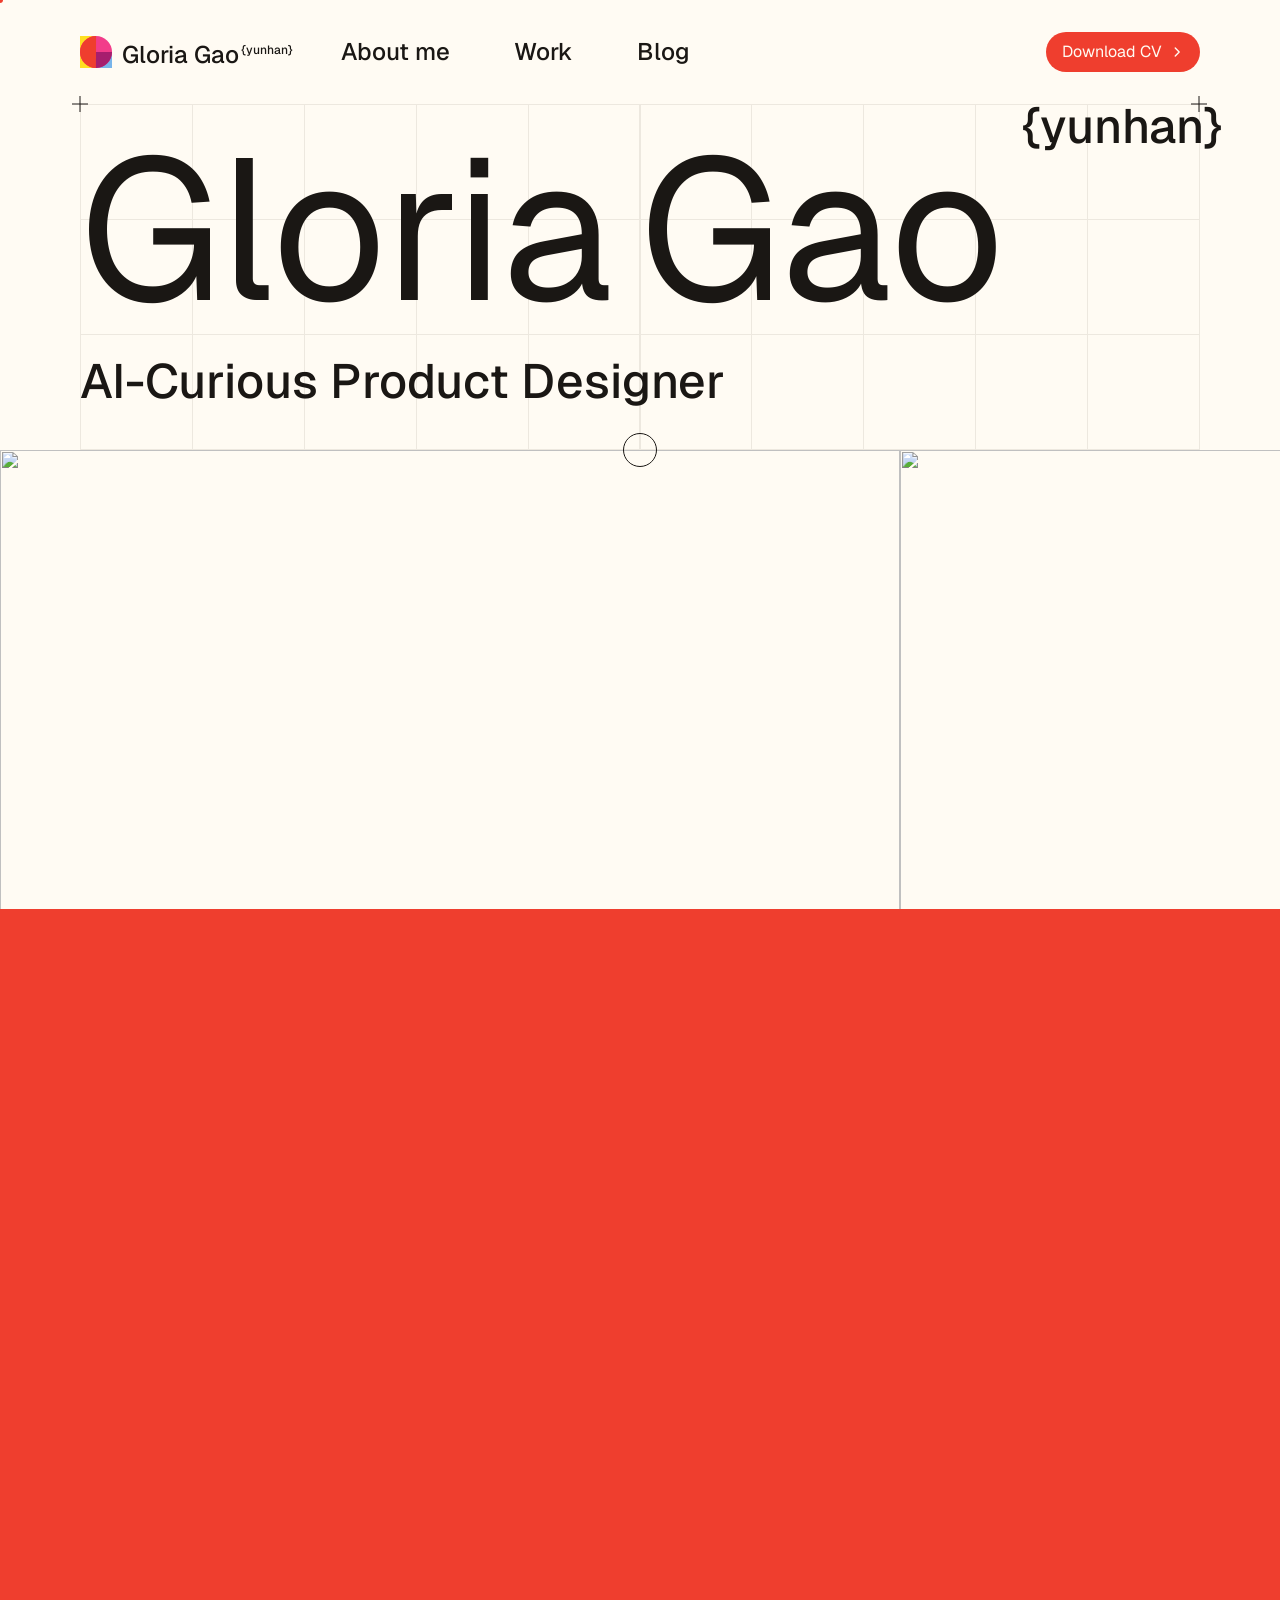
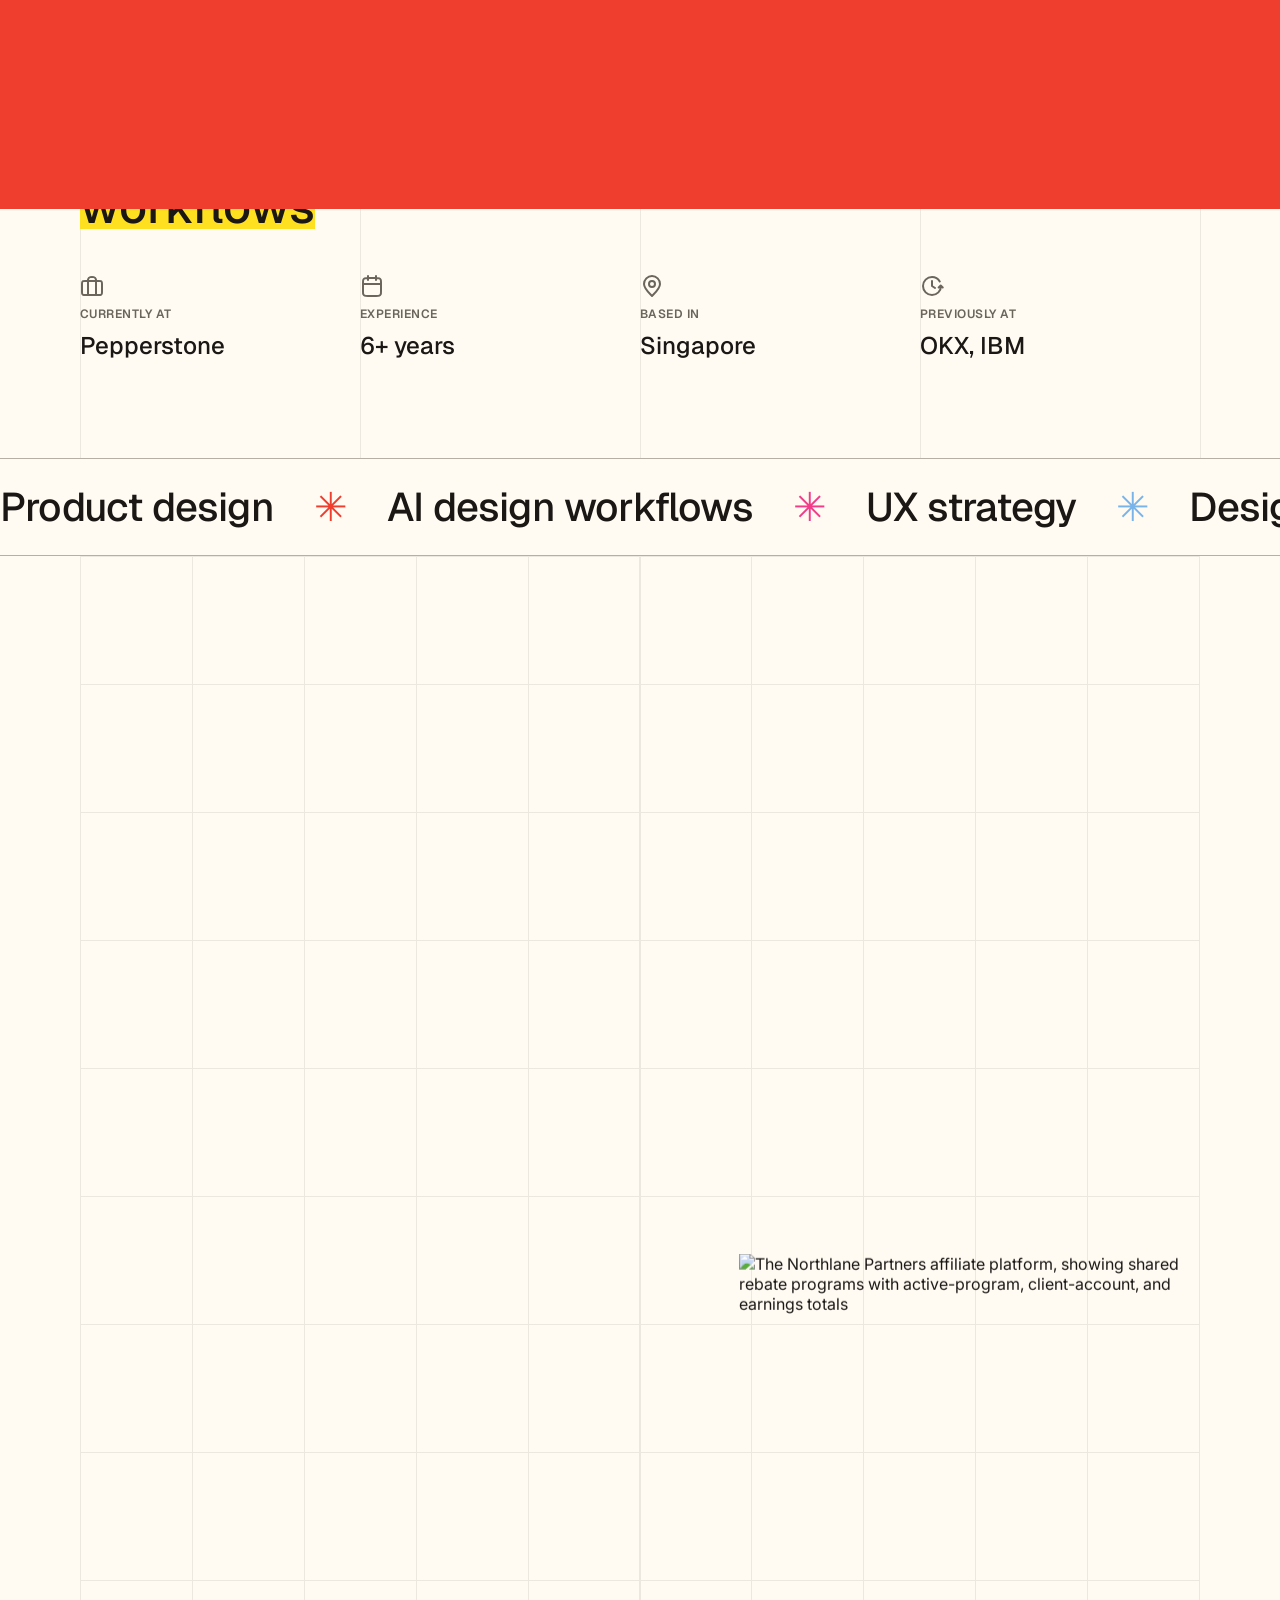
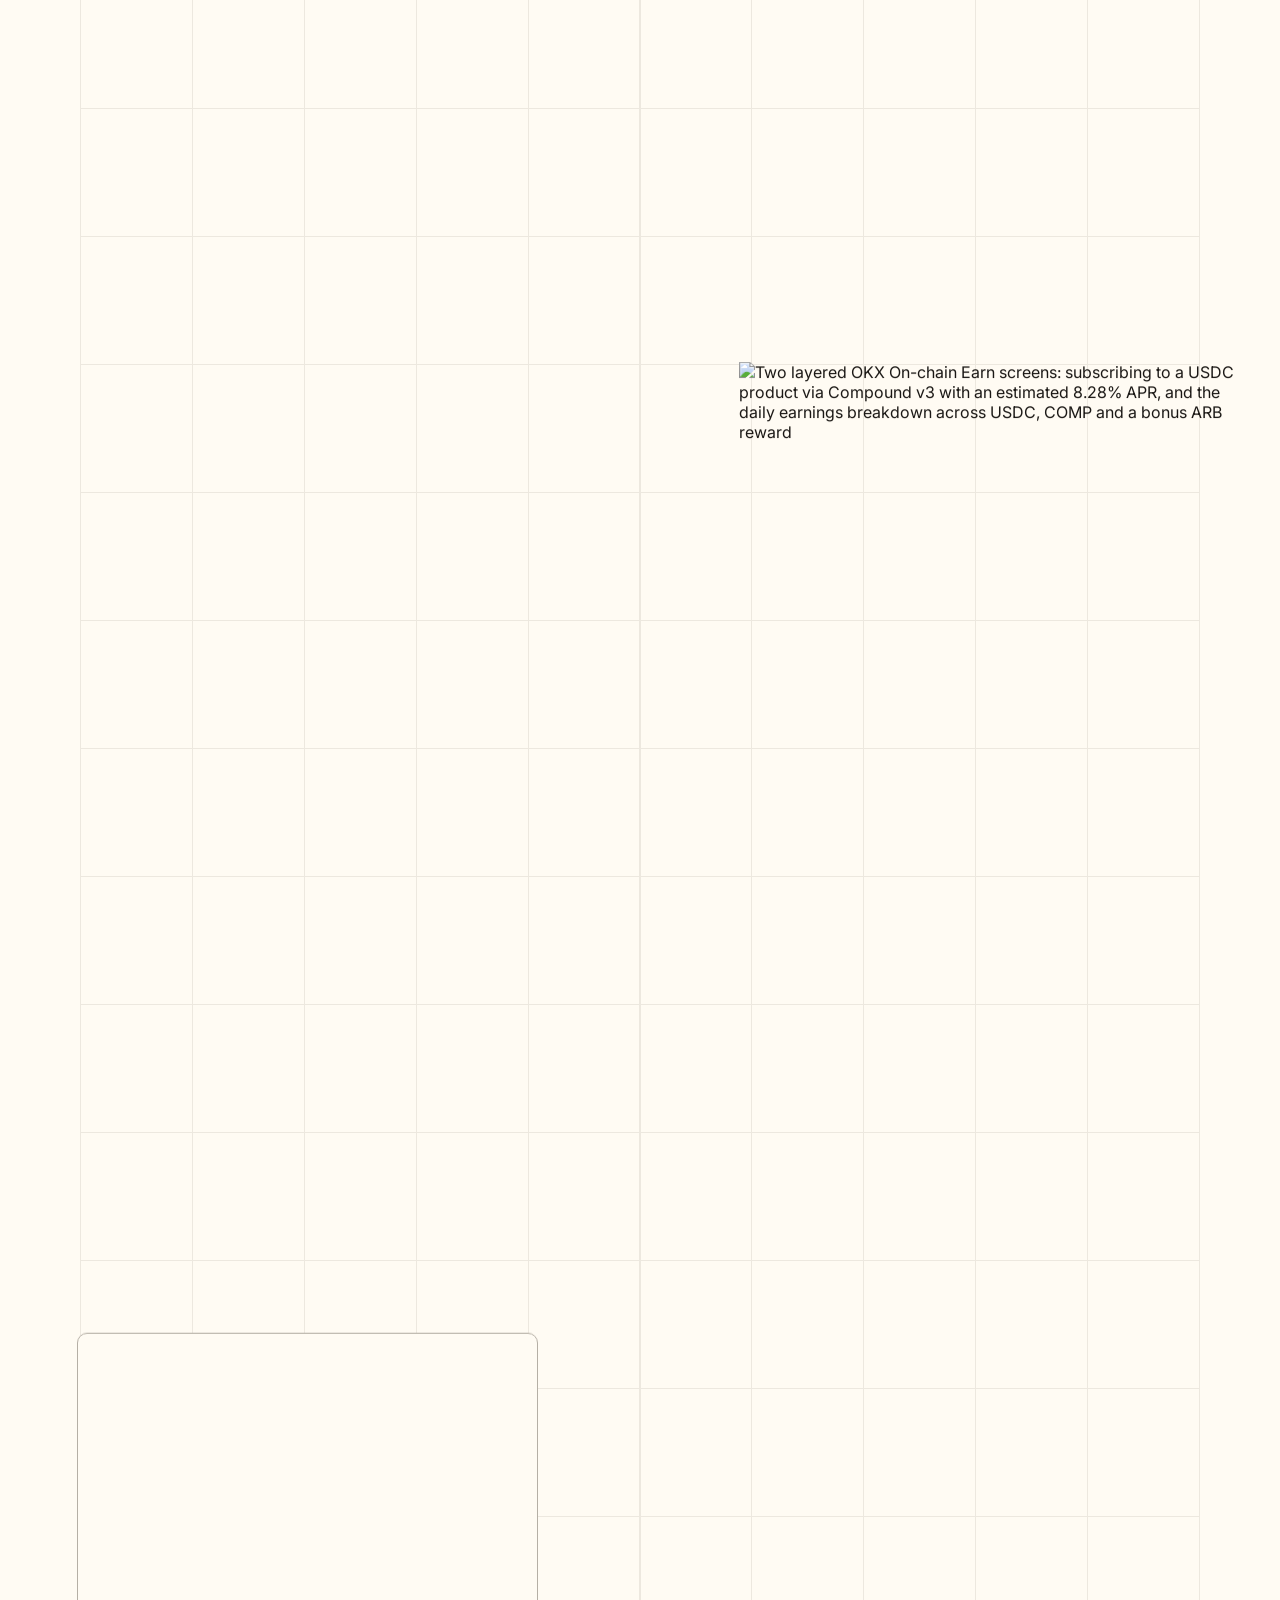
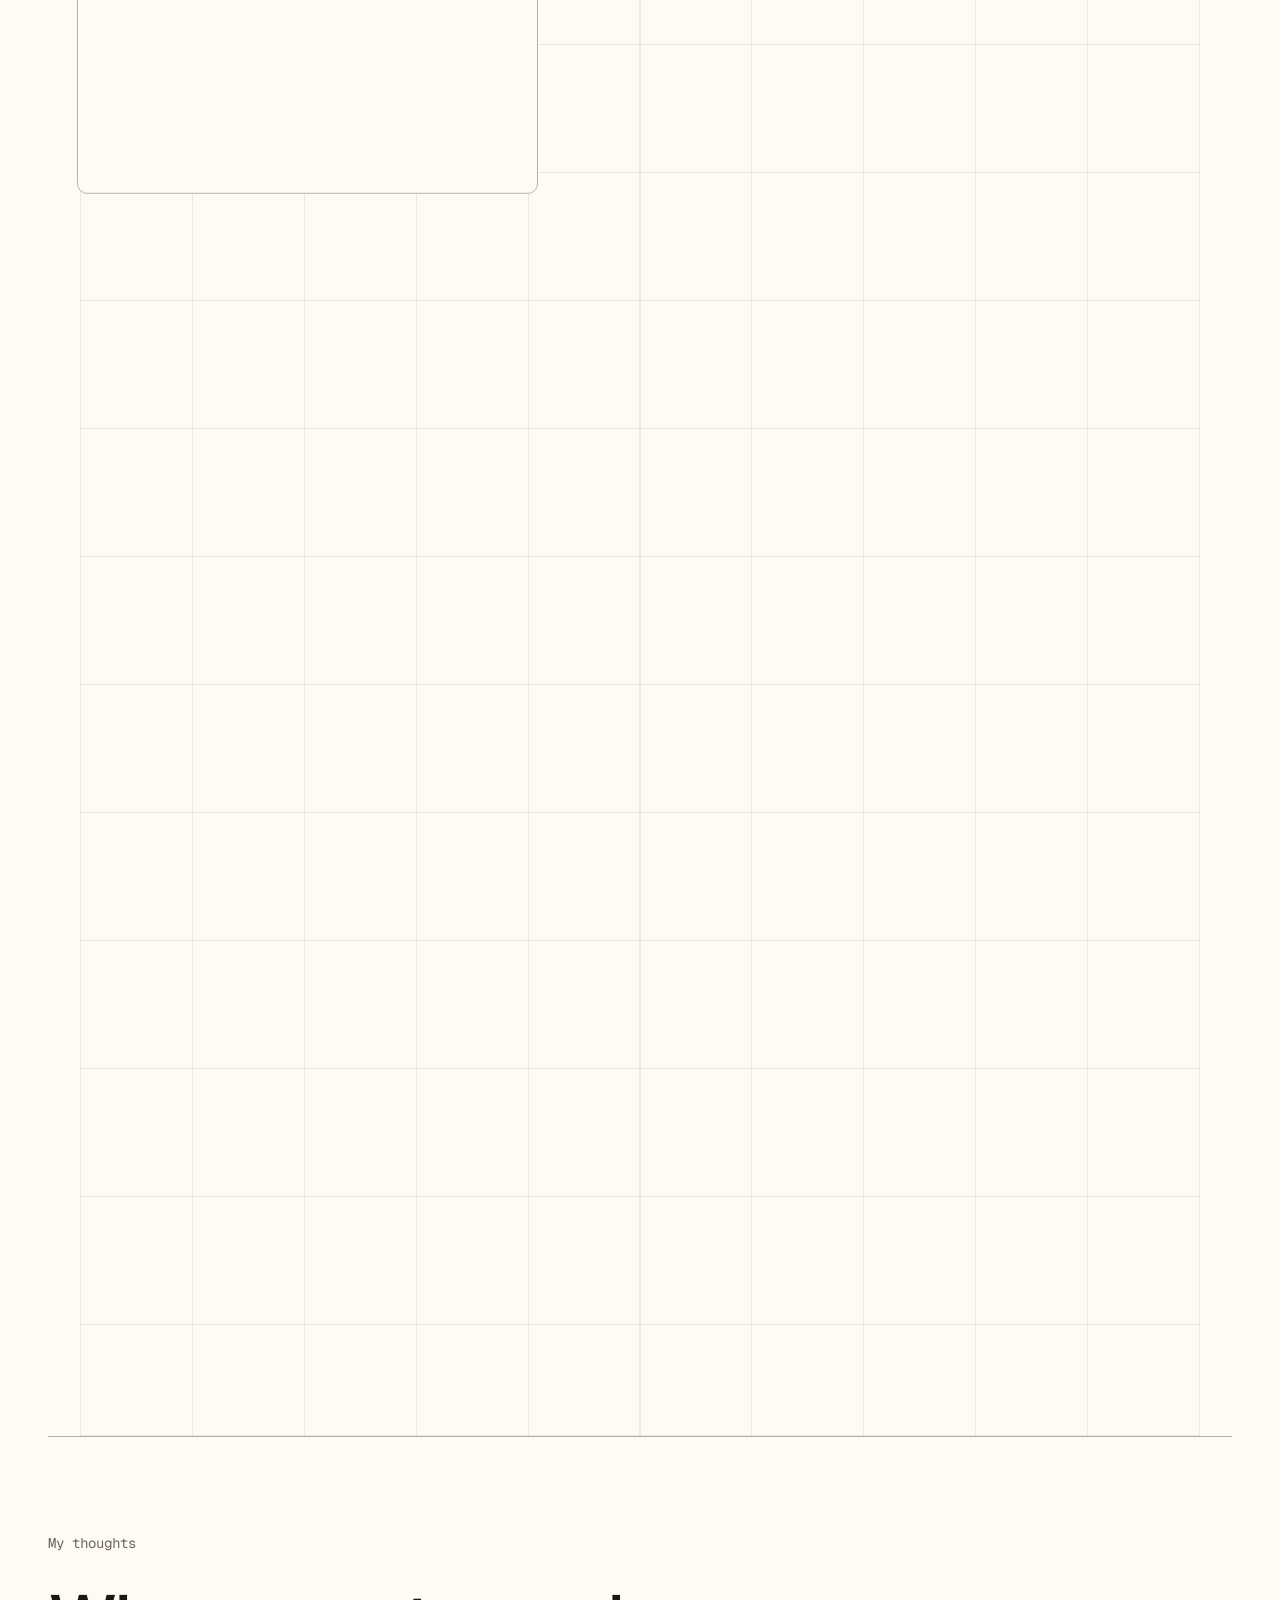
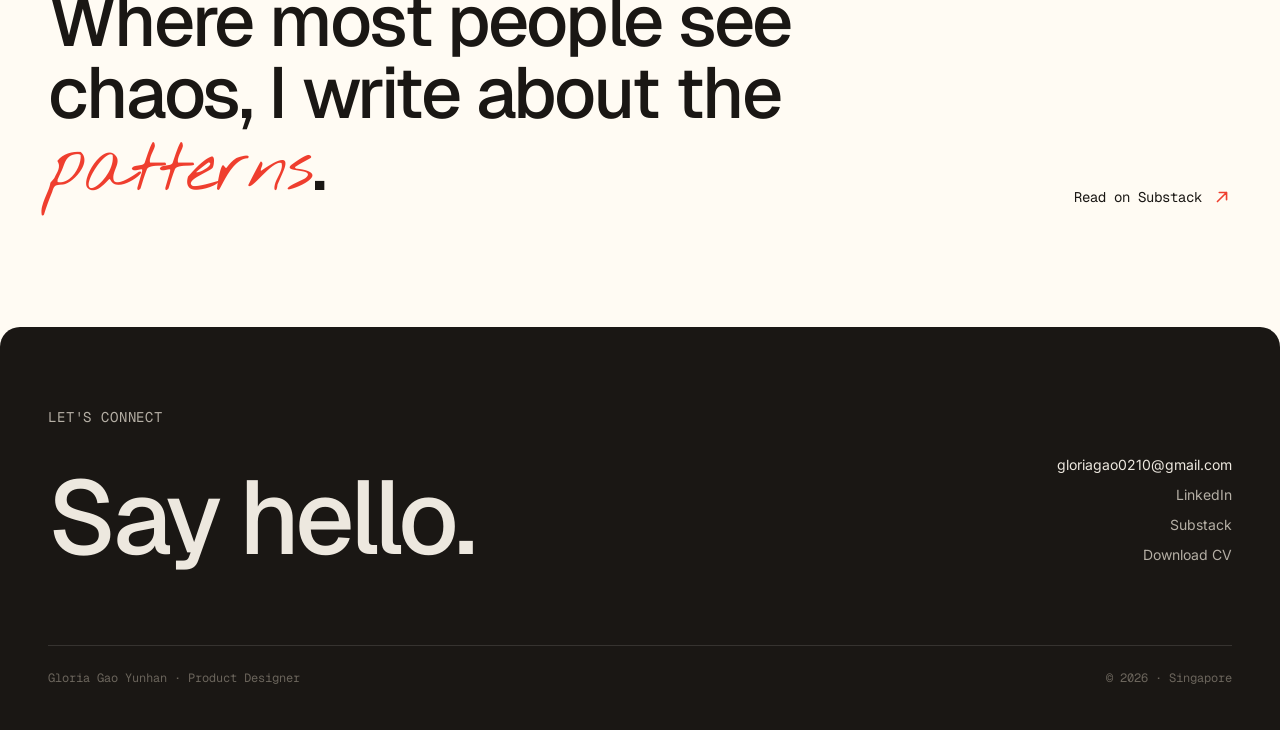
==== index.html @ 14c7e895 "Remove pros/cons lists and decision placeholder from iterations Each iteration is now a title and de" ====
<!DOCTYPE html>
<html lang="en">
<head>
<meta charset="UTF-8">
<meta name="viewport" content="width=device-width, initial-scale=1.0">
<title>Gloria Gao — AI-Curious Product Designer</title>
<meta name="description" content="Gloria Gao is a product designer with 6+ years of experience turning complex fintech systems into scalable and pleasurable experiences.">
<link rel="icon" href="assets/logo.svg" type="image/svg+xml">

<!-- Fonts: Geist for headings, Inter for body, Nothing You Could Do for the editorial accent, Geist Mono for labels -->
<link rel="preconnect" href="https://fonts.googleapis.com">
<link rel="preconnect" href="https://fonts.gstatic.com" crossorigin>
<link href="https://fonts.googleapis.com/css2?family=Geist:wght@400;500;600;700&family=Geist+Mono:wght@400;500;600&family=Inter:wght@400;500;600;700&family=Nothing+You+Could+Do&display=swap" rel="stylesheet">

<!-- ?v= is a cache-buster: bump the number whenever styles.css changes so browsers
     fetch the new file instead of reusing the copy they already have. -->
<link rel="stylesheet" href="css/styles.css?v=63">
</head>
<body>

<!-- Preloader: shown for a moment while the page "counts up" to 100% —
     but only on the first page of a visit. The inline script right below
     must run before anything paints, so it can mark <html> before the
     browser ever draws the black overlay on a repeat page; the render-
     blocking stylesheet above guarantees no paint happens before both this
     and it have run. See js/script.js section 1 for the JS-side half. -->
<div class="preloader" data-preloader>
  <div class="preloader-top">
    <span class="preloader-label">Gloria Gao — Portfolio 2026</span>
    <span class="preloader-count"><span data-count>0</span>%</span>
  </div>
  <div class="preloader-bar"><div class="preloader-bar-fill" data-bar></div></div>
</div>
<script>
  if (sessionStorage.getItem('gg-preloader-seen')) {
    document.documentElement.classList.add('skip-preloader');
  } else {
    sessionStorage.setItem('gg-preloader-seen', '1');
  }
</script>

<!-- Page-transition curtain, swipes up when you click an internal link.
     Starts pre-covered (no animation, just present) when arriving via one
     of those links, so there's something to tuck away from — see
     js/script.js section 8 for the reveal that plays once this state has
     actually painted, and the "why inline / why here" reasoning (same
     no-flash requirement as the preloader-skip check above: must run
     before first paint, which the render-blocking stylesheet guarantees
     for anything this early in <body>). -->
<div class="curtain" data-curtain></div>
<script>
  if (sessionStorage.getItem('gg-curtain-incoming')) {
    sessionStorage.removeItem('gg-curtain-incoming');
    document.querySelector('[data-curtain]').classList.add('is-active');
  }
</script>

<!-- Custom cursor (desktop only) -->
<div class="cursor-ring" data-cursor-ring></div>
<div class="cursor-dot" data-cursor-dot></div>

<div class="page">

  <!-- ==================== NAVIGATION + HEADER ====================
       Wrapped together with min-height:50vh so this block always fills
       the top half of the first screenful — see .rotating-banner below
       for why that matters. -->
  <div class="hero-wrap">
    <nav class="navbar">
      <div class="nav-left">
        <a href="index.html" data-transition class="nav-logo" aria-label="Gloria Gao — home">
          <svg width="32" height="32" viewBox="0 0 168 168" fill="none" xmlns="http://www.w3.org/2000/svg" aria-hidden="true">
            <rect width="84" height="168" fill="#FFE020"/>
            <rect x="84" y="84" width="84" height="84" fill="#78B4EA"/>
            <circle cx="84" cy="84" r="84" fill="#F23C8A"/>
            <path d="M 83.626 167.999 C 37.234 167.793 -0.206 130.017 0.001 83.626 C 0.207 37.234 37.983 -0.206 84.374 0.001 L 83.626 167.999 Z" fill="#EF3E2E"/>
            <path transform="translate(83.626 84.002)" d="M 84.373 0.374 C 84.167 46.766 46.391 84.206 0 83.999 L 0.374 0 L 84.373 0.374 Z" fill="#A61E6E"/>
          </svg>
          <span class="nav-logo-word">Gloria Gao<sup>{yunhan}</sup></span>
        </a>
        <div class="nav-links">
          <a href="about.html" data-transition>About me</a>
          <a href="#work">Work</a>
          <a href="https://aicuriousdesigner.substack.com/" target="_blank" rel="noopener">Blog</a>
        </div>
      </div>
      <a href="assets/Gloria-Gao-CV.pdf" class="btn btn-primary btn-sm nav-cta">
        Download CV
        <svg width="14" height="14" viewBox="0 0 16 16" fill="none" aria-hidden="true"><path d="M6 3.5 L10.5 8 L6 12.5" stroke="currentColor" stroke-width="1.6" stroke-linecap="round" stroke-linejoin="round"/></svg>
      </a>
    </nav>

    <header class="hero">
      <div class="hero-grid-bg" aria-hidden="true">
        <svg class="hero-grid-marker hero-grid-marker-left" width="16" height="16" viewBox="0 0 16 16" fill="none" aria-hidden="true"><path d="M0 8H16M8 0V16" stroke="currentColor"/></svg>
        <svg class="hero-grid-marker hero-grid-marker-right" width="16" height="16" viewBox="0 0 16 16" fill="none" aria-hidden="true"><path d="M0 8H16M8 0V16" stroke="currentColor"/></svg>
      </div>
      <div class="hero-title-row">
        <span class="hero-flourish" data-hero>{yunhan}</span>
        <h1 class="hero-title">
          <span class="hero-word-mask"><span class="hero-word" data-hero>Gloria</span></span>
          <span class="hero-word-mask"><span class="hero-word" data-hero style="animation-delay:.12s">Gao</span></span>
        </h1>
      </div>
      <div class="hero-subtitle-mask"><p class="hero-subtitle" data-hero style="animation-delay:.4s">AI-Curious Product Designer</p></div>
    </header>
  </div>

  <!-- ==================== ROTATING BANNER ====================
       Sized to exactly 100vh and positioned so the very first screenful of
       the page (the hero-wrap above, at 50vh) ends right at this banner's
       vertical midpoint — scrolling one more screenful takes you through
       its second half and into About me. It drifts left as you scroll
       (see script.js) using a doubled-up strip so the loop never runs out.
       Every panel repeats the same brand-mark tile
       (assets/homepage/header-pattern.svg) rather than cycling different
       colours/shapes — 12 copies (6 + 6 duplicate) keeps the same safety
       margin against ultra-wide viewports the varied version had;
       script.js's loop math only cares about panel count, not what's
       inside each one. -->
  <section class="rotating-banner" aria-hidden="true">
    <div class="rotating-banner-track" data-banner-track>
      <div class="rotating-banner-panel">
        <img src="assets/homepage/header-pattern.svg" alt="" loading="eager" decoding="async">
      </div>
      <div class="rotating-banner-panel">
        <img src="assets/homepage/header-pattern.svg" alt="" loading="eager" decoding="async">
      </div>
      <div class="rotating-banner-panel">
        <img src="assets/homepage/header-pattern.svg" alt="" loading="eager" decoding="async">
      </div>
      <div class="rotating-banner-panel">
        <img src="assets/homepage/header-pattern.svg" alt="" loading="eager" decoding="async">
      </div>
      <div class="rotating-banner-panel">
        <img src="assets/homepage/header-pattern.svg" alt="" loading="eager" decoding="async">
      </div>
      <div class="rotating-banner-panel">
        <img src="assets/homepage/header-pattern.svg" alt="" loading="eager" decoding="async">
      </div>
      <!-- repeated once more for a seamless loop -->
      <div class="rotating-banner-panel" aria-hidden="true">
        <img src="assets/homepage/header-pattern.svg" alt="" loading="eager" decoding="async">
      </div>
      <div class="rotating-banner-panel" aria-hidden="true">
        <img src="assets/homepage/header-pattern.svg" alt="" loading="eager" decoding="async">
      </div>
      <div class="rotating-banner-panel" aria-hidden="true">
        <img src="assets/homepage/header-pattern.svg" alt="" loading="eager" decoding="async">
      </div>
      <div class="rotating-banner-panel" aria-hidden="true">
        <img src="assets/homepage/header-pattern.svg" alt="" loading="eager" decoding="async">
      </div>
      <div class="rotating-banner-panel" aria-hidden="true">
        <img src="assets/homepage/header-pattern.svg" alt="" loading="eager" decoding="async">
      </div>
      <div class="rotating-banner-panel" aria-hidden="true">
        <img src="assets/homepage/header-pattern.svg" alt="" loading="eager" decoding="async">
      </div>
    </div>
  </section>

  <!-- ==================== ABOUT ME ====================
       The 5 grid lines and the 4 stat blocks are on their own scroll-triggered
       reveal (see script.js) — lines grow downward, text slides up — separate
       from the generic [data-reveal] fade used for the eyebrow/heading. -->
  <section class="about-me">
    <div class="about-grid-bg" aria-hidden="true">
      <span class="about-grid-line"></span>
      <span class="about-grid-line"></span>
      <span class="about-grid-line"></span>
      <span class="about-grid-line"></span>
      <span class="about-grid-line"></span>
    </div>
    <div class="about-eyebrow" data-reveal>About me</div>
    <h2 class="about-heading" data-reveal style="animation-delay:.06s">Senior Product Designer bridging the gap between complex systems and intuitive user experiences, <span class="about-highlight">powered by AI design workflows</span></h2>
    <div class="about-stats" data-stats-reveal>
      <div class="about-stat">
        <svg width="24" height="24" viewBox="0 0 24 24" fill="none" stroke="currentColor" stroke-width="2" stroke-linecap="round" stroke-linejoin="round" aria-hidden="true"><path d="M8 21V7C8 6.07003 8 5.60504 8.10222 5.22354C8.37962 4.18827 9.18827 3.37962 10.2235 3.10222C10.605 3 11.07 3 12 3C12.93 3 13.395 3 13.7765 3.10222C14.8117 3.37962 15.6204 4.18827 15.8978 5.22354C16 5.60504 16 6.07003 16 7V21M5.2 21H18.8C19.9201 21 20.4802 21 20.908 20.782C21.2843 20.5903 21.5903 20.2843 21.782 19.908C22 19.4802 22 18.9201 22 17.8V10.2C22 9.07989 22 8.51984 21.782 8.09202C21.5903 7.71569 21.2843 7.40973 20.908 7.21799C20.4802 7 19.9201 7 18.8 7H5.2C4.07989 7 3.51984 7 3.09202 7.21799C2.71569 7.40973 2.40973 7.71569 2.21799 8.09202C2 8.51984 2 9.07989 2 10.2V17.8C2 18.9201 2 19.4802 2.21799 19.908C2.40973 20.2843 2.71569 20.5903 3.09202 20.782C3.51984 21 4.0799 21 5.2 21Z"/></svg>
        <span class="about-stat-label">Currently at</span>
        <span class="about-stat-value">Pepperstone</span>
      </div>
      <div class="about-stat">
        <svg width="24" height="24" viewBox="0 0 24 24" fill="none" stroke="currentColor" stroke-width="2" stroke-linecap="round" stroke-linejoin="round" aria-hidden="true"><path d="M21 10H3M16 2V6M8 2V6M7.8 22H16.2C17.8802 22 18.7202 22 19.362 21.673C19.9265 21.3854 20.3854 20.9265 20.673 20.362C21 19.7202 21 18.8802 21 17.2V8.8C21 7.11984 21 6.27976 20.673 5.63803C20.3854 5.07354 19.9265 4.6146 19.362 4.32698C18.7202 4 17.8802 4 16.2 4H7.8C6.11984 4 5.27976 4 4.63803 4.32698C4.07354 4.6146 3.6146 5.07354 3.32698 5.63803C3 6.27976 3 7.11984 3 8.8V17.2C3 18.8802 3 19.7202 3.32698 20.362C3.6146 20.9265 4.07354 21.3854 4.63803 21.673C5.27976 22 6.11984 22 7.8 22Z"/></svg>
        <span class="about-stat-label">Experience</span>
        <span class="about-stat-value">6+ years</span>
      </div>
      <div class="about-stat">
        <svg width="24" height="24" viewBox="0 0 24 24" fill="none" stroke="currentColor" stroke-width="2" stroke-linecap="round" stroke-linejoin="round" aria-hidden="true"><path d="M12 13C13.6569 13 15 11.6569 15 10C15 8.34315 13.6569 7 12 7C10.3431 7 9 8.34315 9 10C9 11.6569 10.3431 13 12 13Z"/><path d="M12 22C16 18 20 14.4183 20 10C20 5.58172 16.4183 2 12 2C7.58172 2 4 5.58172 4 10C4 14.4183 8 18 12 22Z"/></svg>
        <span class="about-stat-label">Based in</span>
        <span class="about-stat-value">Singapore</span>
      </div>
      <div class="about-stat">
        <svg width="24" height="24" viewBox="0 0 24 24" fill="none" stroke="currentColor" stroke-width="2" stroke-linecap="round" stroke-linejoin="round" aria-hidden="true"><path d="M22.7 13.5L20.7005 11.5L18.7 13.5M21 12C21 16.9706 16.9706 21 12 21C7.02944 21 3 16.9706 3 12C3 7.02944 7.02944 3 12 3C15.3019 3 18.1885 4.77814 19.7545 7.42909M12 7V12L15 14"/></svg>
        <span class="about-stat-label">Previously at</span>
        <span class="about-stat-value">OKX, IBM</span>
      </div>
    </div>
  </section>

  <!-- ==================== MARQUEE STRIP ==================== -->
  <div class="marquee">
    <div class="marquee-track">
      <div class="marquee-group">
        <span>Product design</span><span class="dot dot-red">✳</span><span>AI design workflows</span><span class="dot dot-pink">✳</span><span>UX strategy</span><span class="dot dot-blue">✳</span><span>Design systems</span><span class="dot dot-orange">✳</span><span>Platform design</span><span class="dot dot-magenta">✳</span><span>Fintech</span><span class="dot dot-red">✳</span><span>Prototyping</span><span class="dot dot-pink">✳</span>
      </div>
      <div class="marquee-group" aria-hidden="true">
        <span>Product design</span><span class="dot dot-red">✳</span><span>AI design workflows</span><span class="dot dot-pink">✳</span><span>UX strategy</span><span class="dot dot-blue">✳</span><span>Design systems</span><span class="dot dot-orange">✳</span><span>Platform design</span><span class="dot dot-magenta">✳</span><span>Fintech</span><span class="dot dot-red">✳</span><span>Prototyping</span><span class="dot dot-pink">✳</span>
      </div>
    </div>
  </div>

  <!-- ==================== SELECTED WORK / CASE STUDIES ====================
       Matches the Figma "Case study" frames (node 1:913): each fold pairs
       a big filled geometric shape with an overlapping mockup placeholder,
       text on the opposite side, sides alternating fold to fold. Shape and
       mockup drift at different speeds as you scroll (script.js) for a
       parallax depth effect — swap the mockup body for a real screenshot
       whenever you're ready, its frame needs no changes. Desktop-only
       composition; below 860px it collapses to a plain stack. -->
  <section class="case-studies" id="work">
    <div class="case-grid-bg" aria-hidden="true"></div>

    <article class="case-fold" id="case-study-1" data-scroll-fold>
      <div class="case-stage">
        <div class="case-shape" data-parallax="0.08" style="--top:6%;--left:-14%;--w:52%;">
          <svg data-scroll-grow viewBox="0 0 100 100" style="color:var(--color-blue);" aria-hidden="true"><circle cx="50" cy="50" r="50" fill="currentColor"/></svg>
        </div>
        <!-- Real screenshot rather than the placeholder frame, so it uses the
             --bare modifier: no card background, border or clipping, letting
             the laptop's transparent PNG sit directly on the blue circle.
             --top/--left centre it on that circle; see .case-mockup--bare. -->
        <div class="case-mockup case-mockup--bare" data-parallax="0.24" style="--top:12.6%;--left:-3%;--w:54%;--ar:1400/1144;">
          <div class="case-mockup-slide" data-scroll-slide>
            <img src="assets/pepperstone/home-banner.webp" alt="The Pepperstone Partner Portal onboarding screen on a laptop, greeting partner John Smith with a profile-completion checklist and stats all at zero" loading="lazy" decoding="async" width="1400" height="1144">
          </div>
        </div>
        <a href="case-pepperstone.html" data-transition class="case-content case-content--right" data-scroll-fade style="--top:12%;--w:44%;">
          <div class="case-text">
            <span class="case-eyebrow">{case study 01}</span>
            <h3 class="case-heading">Redesigning partner onboarding for faster activation</h3>
            <p class="case-desc">Turning a long, manual onboarding process into a guided flow that activates new partners in minutes instead of days.</p>
          </div>
          <div class="tags">
            <span class="tag tag-blue">Onboarding Experience</span>
            <span class="tag tag-pink">Fintech</span>
          </div>
          <span class="case-link">
            View case study
            <svg width="20" height="20" viewBox="0 0 22 22" fill="none" aria-hidden="true"><path d="M6 16 L16 6 M8 6 h8 v8" stroke="currentColor" stroke-width="1.8" stroke-linecap="round" stroke-linejoin="round"/></svg>
          </span>
        </a>
      </div>
    </article>

    

    <article class="case-fold" id="case-study-2" data-scroll-fold>
      <div class="case-stage">
        <div class="case-shape" data-parallax="0.08" style="--top:18%;--bottom:2%;--right:2%;--w:48vw;">
          <svg data-scroll-grow-x-right viewBox="0 0 100 100" preserveAspectRatio="none" style="color:var(--color-yellow);" aria-hidden="true"><rect width="100" height="100" fill="currentColor"/></svg>
        </div>
        <!-- Real screenshot rather than the placeholder frame, so it uses the
             --bare modifier like case studies 1 & 3: the image already
             carries its own browser chrome and drop shadow baked into a
             transparent PNG, so it sits directly on the shape rather than
             inside a second frame. -->
        <div class="case-mockup case-mockup--bare" data-parallax="0.26" style="--top:28%;--right:8%;--w:38%;--ar:1600/1177;">
          <div class="case-mockup-slide" data-scroll-slide>
            <img src="assets/affiliate/home-banner.webp" alt="The Northlane Partners affiliate platform, showing shared rebate programs with active-program, client-account, and earnings totals" loading="lazy" decoding="async" width="1600" height="1177">
          </div>
        </div>
        <a href="case-affiliate.html" data-transition class="case-content" data-scroll-fade style="--top:16%;--w:44%;">
          <div class="case-text">
            <span class="case-eyebrow">{case study 02}</span>
            <h3 class="case-heading">Self-service Affiliate Management &amp; Rebate Sharing Platform</h3>
            <p class="case-desc">Turning complex &amp; manual process into intuitive self-service platforms</p>
          </div>
          <div class="tags">
            <span class="tag tag-yellow">B2B Platform</span>
            <span class="tag tag-orange">AI Design Workflow</span>
            <span class="tag tag-pink">Fintech</span>
          </div>
          <span class="case-link">
            View case study
            <svg width="20" height="20" viewBox="0 0 22 22" fill="none" aria-hidden="true"><path d="M6 16 L16 6 M8 6 h8 v8" stroke="currentColor" stroke-width="1.8" stroke-linecap="round" stroke-linejoin="round"/></svg>
          </span>
        </a>
      </div>
    </article>

    <article class="case-fold" id="case-study-3" data-scroll-fold>
      <div class="case-stage">
        <!-- .case-stage is a fixed 640px tall (so its % coordinates stay
             predictable) but sits centered inside this fold's taller
             min-height:100vh — so spanning "the whole height" means the
             fold, not just the stage. The calc() below cancels out that
             (100vh - 640px) gap on both sides, stretching the shape past
             the stage's own box to reach the fold's real top/bottom edge,
             at any viewport height. -->
        <div class="case-shape" data-parallax="0.08" style="--top:calc((640px - 100vh) / 2);--bottom:calc((640px - 100vh) / 2);--right:-14%;--w:54%;">
          <svg data-scroll-clip-y viewBox="0 0 695 1040" preserveAspectRatio="none" style="color:var(--color-orange);" aria-hidden="true"><path d="M0 1040L250.666 0H695L466.398 1040H0Z" fill="currentColor"/></svg>
        </div>
        <!-- Real screenshot rather than the two placeholder frames — this one
             asset already shows two layered phone screens, so it replaces
             both. --bare drops the placeholder card chrome (see
             .case-mockup--bare) so the transparent PNG sits directly on the
             orange shape; --top/--right centre it in that shape's box. -->
        <div class="case-mockup case-mockup--bare" data-parallax="0.24" style="--top:-3%;--right:6%;--w:40%;--ar:1100/1401;">
          <div class="case-mockup-slide" data-scroll-slide>
            <img src="assets/okx/home-banner.webp" alt="Two layered OKX On-chain Earn screens: subscribing to a USDC product via Compound v3 with an estimated 8.28% APR, and the daily earnings breakdown across USDC, COMP and a bonus ARB reward" loading="lazy" decoding="async" width="1100" height="1401">
          </div>
        </div>
        <a href="case-okx.html" data-transition class="case-content" data-scroll-fade style="--top:16%;--w:44%;">
          <div class="case-text">
            <span class="case-eyebrow">{case study 03}</span>
            <h3 class="case-heading">Make DeFi earning worry-free</h3>
            <p class="case-desc">How redesigning OKX On-chain Earn's subscription journey led to 52% better conversion rates.</p>
          </div>
          <div class="tags">
            <span class="tag tag-orange">Crypto</span>
            <span class="tag tag-red">Subscription &amp; Conversion</span>
            <span class="tag tag-pink">Fintech</span>
          </div>
          <span class="case-link">
            View case study
            <svg width="20" height="20" viewBox="0 0 22 22" fill="none" aria-hidden="true"><path d="M6 16 L16 6 M8 6 h8 v8" stroke="currentColor" stroke-width="1.8" stroke-linecap="round" stroke-linejoin="round"/></svg>
          </span>
        </a>
      </div>
    </article>

    

    <article class="case-fold" id="case-study-4" data-scroll-fold>
      <div class="case-stage">
        <!-- Same fold-height-not-stage-height calc as case study 2 — see
             its comment for why. -->
        <div class="case-shape" data-parallax="0.08" style="--top:calc((640px - 100vh) / 2);--bottom:calc((640px - 100vh) / 2);--left:-8%;--w:40vw;">
          <svg data-scroll-grow-x-right viewBox="0 0 100 100" preserveAspectRatio="none" style="color:var(--color-red);" aria-hidden="true"><rect width="100" height="100" fill="currentColor"/></svg>
        </div>
        <div class="case-mockup" data-parallax="0.24" style="--top:16%;--left:6%;--w:36%;--ar:1/1;">
          <div class="case-mockup-slide" data-scroll-slide>
            <div class="case-mockup-bar"><span></span><span></span><span></span></div>
            <div class="case-mockup-body" style="padding:0;">
              <img src="assets/insurance/hero.webp" alt="The IBM iX logo mark — an eye, a bee, and the letter M, spelling out 'I-B-M' as a rebus" loading="lazy" decoding="async" width="1600" height="788" style="width:100%; height:100%; object-fit:cover;">
            </div>
          </div>
        </div>
        <a href="case-insurance.html" data-transition class="case-content case-content--right" data-scroll-fade style="--top:16%;--w:44%;">
          <div class="case-text">
            <span class="case-eyebrow">{case study 04}</span>
            <h3 class="case-heading">Global insurance localization &amp; revamp</h3>
            <p class="case-desc">Award-winning digital transformation — 500+ responsive pages across three languages.</p>
          </div>
          <div class="tags">
            <span class="tag tag-neutral">UI Design</span>
            <span class="tag tag-yellow">Web Design</span>
          </div>
          <span class="case-link">
            View case study
            <svg width="20" height="20" viewBox="0 0 22 22" fill="none" aria-hidden="true"><path d="M6 16 L16 6 M8 6 h8 v8" stroke="currentColor" stroke-width="1.8" stroke-linecap="round" stroke-linejoin="round"/></svg>
          </span>
        </a>
      </div>
    </article>

    

  </section>

  <div class="container">
    <!-- ==================== MY THOUGHTS ==================== -->
    <section class="thoughts">
      <div class="eyebrow">My thoughts</div>
      <a href="https://aicuriousdesigner.substack.com/" target="_blank" rel="noopener" class="thoughts-link" data-reveal>
        <h2>Where most people see chaos, I write about the <em>patterns</em>.</h2>
        <span class="thoughts-cta">Read on Substack
          <svg width="20" height="20" viewBox="0 0 22 22" fill="none" aria-hidden="true"><path d="M6 16 L16 6 M8 6 h8 v8" stroke="currentColor" stroke-width="1.8" stroke-linecap="round" stroke-linejoin="round"/></svg>
        </span>
      </a>
    </section>
  </div>

  <!-- ==================== FOOTER / LET'S CONNECT ==================== -->
  <footer class="site-footer">
    <div class="container">
      <div class="eyebrow eyebrow-inverse">Let's connect</div>
      <div class="footer-top">
        <h2>Say hello.</h2>
        <div class="footer-links">
          <a href="mailto:gloriagao0210@gmail.com" class="footer-email">gloriagao0210@gmail.com</a>
          <a href="https://www.linkedin.com/in/gloria-yunhan-gao/" target="_blank" rel="noopener">LinkedIn</a>
          <a href="https://aicuriousdesigner.substack.com/" target="_blank" rel="noopener">Substack</a>
          <a href="assets/Gloria-Gao-CV.pdf" target="_blank" rel="noopener">Download CV</a>
        </div>
      </div>
      <div class="footer-bottom">
        <span>Gloria Gao Yunhan · Product Designer</span>
        <span>© 2026 · Singapore</span>
      </div>
    </div>
  </footer>

</div>

<script src="js/script.js?v=58"></script>
</body>
</html>
---- css/styles.css ----
/* ==========================================
   GLORIA GAO — PORTFOLIO WEBSITE
   ==========================================
   Rebuilt from the "Gloria Gao" Claude Design system (riso/screen-print
   inks on a warm cream base). Section order below matches index.html
   top to bottom, so you can find things by scrolling the page and
   scrolling this file together.
   ========================================== */

/* ---------- Design tokens ---------- */
:root {
  /* Ink palette, from the design system's colors.css */
  --color-red: #ef3e2e;
  --color-pink: #f23c8a;
  --color-yellow: #ffe020;
  --color-orange: #f47920;
  --color-blue: #78b4ea;
  --color-magenta: #a61e6e;

  /* Warm neutrals */
  --color-bg: #fffbf3;
  --color-surface: #ede8df;
  --color-stroke: #b5afa5;
  --color-text-secondary: #6b655c;
  --color-ink: #1a1714;
  --color-white: #ffffff;

  /* Tag tint surfaces + text */
  --tag-pink-bg: #fce7ef;    --tag-pink-fg: #f23c8a;
  --tag-orange-bg: #fdede1;  --tag-orange-fg: #f47920;
  --tag-red-bg: #fce6e3;     --tag-red-fg: #ef3e2e;
  --tag-blue-bg: #e8f1f9;    --tag-blue-fg: #2b6baa;
  --tag-yellow-bg: #fff7db;  --tag-yellow-fg: #8c780d;

  /* Type */
  --font-display: 'Geist', -apple-system, BlinkMacSystemFont, 'Segoe UI', sans-serif;
  --font-sans: 'Inter', -apple-system, BlinkMacSystemFont, 'Segoe UI', sans-serif;
  /* Trying a handwritten accent in place of the italic serif — the variable
     and class names below still say "serif" (renaming them would touch the
     markup in every HTML file for no functional gain), but what they apply
     is now a script font. 'cursive' is its generic-family fallback rather
     than 'serif', since that's the honest fallback for what this actually
     is if the web font fails to load. */
  --font-serif: 'Nothing You Could Do', 'Segoe Script', cursive;
  --font-mono: 'Geist Mono', ui-monospace, 'SF Mono', Menlo, monospace;

  /* Type scale, from the design system's typography tokens (Figma: Portfolio 2026 → type-specimens).
     Homepage headlines (hero, footer, etc.) use bespoke oversized sizes and don't pull from this
     scale — these tokens are for body copy, UI text, and future page builds. */
  --text-display-size: 200px; --text-display-line: 240px; --text-display-weight: 400;
  --text-display-sm-size: 72px; --text-display-sm-line: 80px; --text-display-sm-weight: 400;
  --text-h1-size: 48px;       --text-h1-line: 56px;        --text-h1-weight: 500;
  --text-h2-size: 36px;       --text-h2-line: 44px;        --text-h2-weight: 500;
  --text-h3-size: 28px;       --text-h3-line: 36px;        --text-h3-weight: 500;
  --text-h4-size: 24px;       --text-h4-line: 32px;        --text-h4-weight: 500;
  --text-body-lg-size: 18px;  --text-body-lg-line: 28px;   --text-body-lg-weight: 400;
  --text-body-size: 16px;     --text-body-line: 24px;      --text-body-weight: 400;
  --text-body-sm-size: 14px;  --text-body-sm-line: 20px;   --text-body-sm-weight: 400;
  --text-caption-size: 12px;  --text-caption-line: 16px;   --text-caption-weight: 400;
  --text-overline-size: 12px; --text-overline-line: 16px;  --text-overline-weight: 600;

  /* Serif accent — the handwritten editorial voice (Nothing You Could Do,
     which has no italic of its own, so the class below no longer fakes
     one). Used for the emphasised word in a headline (homepage "patterns")
     and for pull quotes on case study pages. Apply with the .serif-accent
     class; colour is set per context. */
  --text-quote-size: 28px;    --text-quote-line: 40px;     --text-quote-weight: 400;

  /* Layout */
  --page-max: 1344px;
  --page-pad: 48px;
  --radius-pill: 100px;
  --radius-card: 12px;

  /* Nav/header/about-me use a wider max-width and side padding than the rest
     of the page (matches the Figma redesign, node 1:914) — scoped to their
     own --hero-pad/--hero-max so the Work/thoughts/footer sections below
     are untouched until we redesign those too. */
  --hero-pad: 80px;
  --hero-max: 1440px;
}

/* ---------- Reset ---------- */
* { box-sizing: border-box; }
html, body { margin: 0; padding: 0; }
/* Anchor links (the case study side nav, "Work" in the header) glide
   rather than jump — unless the reader has asked for less motion. */
@media (prefers-reduced-motion: no-preference) {
  html { scroll-behavior: smooth; }
}
body {
  background: var(--color-bg);
  color: var(--color-ink);
  font-family: var(--font-sans);
  -webkit-font-smoothing: antialiased;
}
a { color: inherit; text-decoration: none; }
a:hover { color: var(--color-red); }
img, svg { display: block; max-width: 100%; }
h1, h2, h3, p { margin: 0; }
::selection { background: var(--color-yellow); }

.container {
  max-width: var(--page-max);
  margin: 0 auto;
  padding: 0 var(--page-pad);
}

/* Hide the default cursor and show our custom ring/dot instead — desktop with a mouse only */
@media (pointer: fine) {
  * { cursor: none; }
}

/* ---------- Buttons ---------- */
.btn {
  display: inline-flex;
  align-items: center;
  justify-content: center;
  gap: 8px;
  width: fit-content;
  padding: 12px 24px;
  border: none;
  border-radius: var(--radius-pill);
  font-family: var(--font-display);
  font-size: 16px;
  line-height: 24px;
  white-space: nowrap;
  cursor: pointer;
  transition: background 120ms ease, color 120ms ease;
}
.btn svg { flex-shrink: 0; }
.btn-primary { background: var(--color-red); color: var(--color-bg); }
.btn-primary:hover { background: #d8351f; color: var(--color-bg); }
.btn-secondary { background: var(--color-surface); color: var(--color-ink); }
.btn-secondary:hover { background: #e2ddd2; color: var(--color-ink); }
/* Size steps. .btn-sm only trims the padding, so it still carries the base
   16px type; .btn-xs is a full step down for tight rows. Its metrics are
   tokens rather than literals so a context can adopt the step without
   restating them — the mobile navbar does exactly that. */
:root {
  --btn-xs-pad: 7px 12px;
  --btn-xs-gap: 6px;
  --btn-xs-font: 14px;
  --btn-xs-line: 20px;
}
.btn-sm { padding: 8px 16px; gap: 8px; }
.btn-xs {
  padding: var(--btn-xs-pad);
  gap: var(--btn-xs-gap);
  font-size: var(--btn-xs-font);
  line-height: var(--btn-xs-line);
}

/* ---------- Tags ---------- */
.tags { display: flex; gap: 8px; flex-wrap: wrap; }
.tag {
  display: inline-flex;
  align-items: center;
  padding: 4px 10px;
  border-radius: var(--radius-pill);
  font-family: var(--font-display);
  font-weight: var(--text-body-sm-weight);
  font-size: var(--text-body-sm-size);
  line-height: var(--text-body-sm-line);
  white-space: nowrap;
}
.tag-neutral { background: var(--color-surface); color: var(--color-ink); }
.tag-pink    { background: var(--tag-pink-bg);   color: var(--tag-pink-fg); }
.tag-orange  { background: var(--tag-orange-bg); color: var(--tag-orange-fg); }
.tag-red     { background: var(--tag-red-bg);    color: var(--tag-red-fg); }
.tag-blue    { background: var(--tag-blue-bg);   color: var(--tag-blue-fg); }
.tag-yellow  { background: var(--tag-yellow-bg); color: var(--tag-yellow-fg); }

/* ---------- Serif accent ----------
   Family only — size and colour come from whatever it's placed in, so the
   same treatment works inside a 72px headline and a 28px pull quote.
   font-style stays normal: Nothing You Could Do ships one style only, and
   letting a browser fake-slant an already-cursive typeface tends to distort
   it rather than read as italic. */
.serif-accent {
  font-family: var(--font-serif);
  font-style: normal;
  font-weight: var(--text-quote-weight);
}

/* ---------- Preloader ---------- */
.preloader {
  position: fixed;
  inset: 0;
  z-index: 100;
  background: var(--color-ink);
  color: var(--color-bg);
  display: flex;
  flex-direction: column;
  justify-content: flex-end;
  padding: 48px;
  transition: transform .8s cubic-bezier(.76,0,.24,1);
}
.preloader.is-done { transform: translateY(-100%); }
/* .skip-preloader is added to <html> by a tiny inline script right after
   the preloader markup in each page, before sessionStorage says this is
   the first page of the visit — so it lands before the browser's first
   paint (this stylesheet is render-blocking, so nothing paints until both
   it and that inline script have run) and the black overlay never flashes
   on the curtain-driven navigations between pages. */
.skip-preloader .preloader { display: none !important; }
.preloader-top { display: flex; align-items: flex-end; justify-content: space-between; }
.preloader-label {
  font-family: var(--font-mono);
  font-size: 14px;
  letter-spacing: 0.06em;
  text-transform: uppercase;
  color: var(--color-stroke);
}
.preloader-count {
  font-family: var(--font-display);
  font-weight: 500;
  font-size: 120px;
  line-height: 0.8;
  letter-spacing: -0.04em;
}
.preloader-bar { height: 2px; background: rgba(255,251,243,0.14); margin-top: 28px; }
.preloader-bar-fill { height: 100%; width: 0%; background: var(--color-red); }

/* ---------- Page-transition curtain ----------
   Always moves upward, never back down the way it came: rises from below
   to cover the screen, then keeps rising up and off the top to reveal
   what's under it. Three positions:
     (base)       translateY(101%)   resting, off-screen below
     .is-active   translateY(0)      covering
     .is-exiting  translateY(-101%)  off-screen above, just revealed
   Each direction gets its own easing/duration — ease-out growing up into
   .is-active, ease-in continuing up into .is-exiting — from whichever
   rule the transition lands ON, since that's what a CSS transition reads
   its timing-function from, not the rule it's leaving. .is-exiting resets
   back to the base position with .no-transition (see js/script.js) so the
   curtain is ready to rise from below again next time, rather than
   sliding down into view from above. */
.curtain {
  position: fixed;
  inset: 0;
  z-index: 90;
  background: var(--color-red);
  transform: translateY(101%);
  transition: transform .5s ease-in;
  pointer-events: none;
}
.curtain.is-active  { transform: translateY(0);      transition: transform .5s ease-out; }
.curtain.is-exiting { transform: translateY(-101%);  transition: transform .5s ease-in; }
.curtain.no-transition { transition: none !important; }

/* ---------- Custom cursor ---------- */
.cursor-ring {
  position: fixed;
  top: 0; left: 0;
  width: 34px; height: 34px;
  border: 1.5px solid var(--color-ink);
  border-radius: 50%;
  transform: translate(-50%, -50%);
  pointer-events: none;
  z-index: 80;
  transition: width .2s, height .2s, background .2s, border-color .2s;
  will-change: transform;
  display: none;
}
.cursor-dot {
  position: fixed;
  top: 0; left: 0;
  width: 6px; height: 6px;
  background: var(--color-red);
  border-radius: 50%;
  transform: translate(-50%, -50%);
  pointer-events: none;
  z-index: 81;
  will-change: transform;
  display: none;
}
@media (pointer: fine) {
  .cursor-ring, .cursor-dot { display: block; }
}
.cursor-ring.is-active {
  width: 54px; height: 54px;
  background: rgba(239,62,46,0.12);
  border-color: var(--color-red);
}

/* ---------- Navigation ---------- */
.navbar {
  display: flex;
  align-items: center;
  justify-content: space-between;
  gap: 32px;
  flex-wrap: wrap;
  width: 100%;
  max-width: var(--hero-max);
  margin: 0 auto;
  padding: 32px var(--hero-pad);
}
/* Groups the logo with the nav links so .navbar keeps just two flex
   children (this group + the CTA) — otherwise a third top-level child
   would let `justify-content: space-between` drift the links toward the
   navbar's true center instead of sitting right after the logo. */
.nav-left { display: flex; align-items: center; gap: 48px; }
.nav-logo { display: flex; align-items: center; gap: 10px; transition: opacity .15s; }
.nav-logo:hover { opacity: 0.7; }
/* Same "Gloria Gao {yunhan}" lockup as the homepage hero flourish — icon,
   wordmark, and a superscript {yunhan} riding above the baseline. Sized to
   match .nav-links exactly (same tokens, same responsive steps) so the
   logo reads as one more nav item rather than a differently-scaled label. */
.nav-logo-word {
  font-family: var(--font-display);
  font-weight: var(--text-h4-weight);
  font-size: var(--text-h4-size);
  line-height: var(--text-h4-line);
  color: var(--color-ink);
  white-space: nowrap;
}
.nav-logo-word sup {
  font-size: 0.5em;
  font-weight: var(--text-h4-weight);
  vertical-align: super;
  margin-left: 2px;
}
.nav-links {
  display: flex;
  gap: 64px;
  font-family: var(--font-display);
  font-weight: var(--text-h4-weight);
  font-size: var(--text-h4-size);
  line-height: var(--text-h4-line);
  color: var(--color-ink);
}
.nav-links a { transition: color .12s; }

/* ---------- Hero ---------- */
/* Nav + header together fill the top half of the first screenful — see
   .rotating-banner for why. min-height (not height) so it can still grow
   on short viewports instead of clipping. */
.hero-wrap {
  min-height: 50vh;
  min-height: 50dvh;
  display: flex;
  flex-direction: column;
  align-items: stretch;
}
.hero {
  flex: 1;
  display: flex;
  flex-direction: column;
  justify-content: center;
  gap: 16px;
  position: relative;
  max-width: var(--hero-max);
  width: 100%;
  margin: 0 auto;
  padding: 24px var(--hero-pad) 40px;
}
/* Faint reference-grid texture behind the header text, with a small "+"
   marker at each top corner — a decorative echo of the Figma layout grid. */
.hero-grid-bg {
  position: absolute;
  inset: 0 var(--hero-pad);
  background-image:
    repeating-linear-gradient(to right, var(--color-surface) 0 1px, transparent 1px calc(100% / 10)),
    repeating-linear-gradient(to bottom, var(--color-surface) 0 1px, transparent 1px calc(100% / 3));
  /* the repeating pattern above draws every line except the very last one on
     each edge — these close the grid off on the right and bottom */
  border-right: 1px solid var(--color-surface);
  border-bottom: 1px solid var(--color-surface);
  pointer-events: none;
}
.hero-grid-marker { position: absolute; top: 0; color: var(--color-ink); }
.hero-grid-marker-left { left: 0; transform: translate(-50%, -50%); }
.hero-grid-marker-right { right: 0; transform: translate(50%, -50%); }
/* fit-content so its right edge is the actual end of "Gao", not the full
   container width — the flourish below anchors off that edge */
.hero-title-row { position: relative; width: fit-content; }
.hero-flourish {
  position: absolute;
  left: 100%;
  margin-left: 16px;
  top: -34px;
  font-family: var(--font-display);
  font-weight: 500;
  font-size: 48px;
  color: var(--color-ink);
  white-space: nowrap;
  opacity: 0;
  transform: translateY(115%);
}
.hero-title {
  font-family: var(--font-display);
  font-weight: 400;
  font-size: 200px;
  line-height: 1;
  letter-spacing: 0;
  display: flex;
  flex-wrap: wrap;
  column-gap: 0.14em;
}
.hero-word-mask { overflow: hidden; padding-bottom: 0.04em; }
.hero-word { display: inline-block; opacity: 0; transform: translateY(115%); }
.hero-subtitle-mask { overflow: hidden; }
.hero-subtitle {
  font-family: var(--font-display);
  font-weight: 500;
  font-size: 48px;
  line-height: 56px;
  letter-spacing: 0;
  color: var(--color-ink);
  opacity: 0;
  transform: translateY(115%);
}
/* Once JS gives the go-ahead, these rise into place */
[data-hero].is-visible {
  animation: heroRise .9s cubic-bezier(.22,1,.36,1) both;
}
@keyframes heroRise {
  from { opacity: 0; transform: translateY(115%); }
  to   { opacity: 1; transform: translateY(0); }
}

/* ---------- Rotating banner ----------
   Exactly one screen tall, centered between the hero and About me, so the
   first screenful of the page ends at its vertical midpoint and the next
   screenful starts there too. The track holds two copies of the same 6
   panels back to back; script.js slides it left as you scroll and wraps
   the offset with modulo math so it loops forever without a visible seam. */
.rotating-banner {
  position: relative;
  height: 100vh;
  height: 100dvh;
  min-height: 420px;
  overflow: hidden;
  display: flex;
  align-items: center;
}
.rotating-banner-track {
  display: flex;
  width: max-content;
  will-change: transform;
}
.rotating-banner-panel {
  position: relative;
  flex-shrink: 0;
  width: 100vh;
  width: 100dvh;
  height: 100vh;
  height: 100dvh;
  min-width: 420px;
  min-height: 420px;
  /* The pattern tile has one transparent corner (outside the circle, top
     right — same construction as the nav logo mark). This shows through
     it, same as everywhere else that mark sits on the page, rather than a
     per-panel colour that would break the "one repeating pattern" look. */
  background: var(--color-bg);
}
.rotating-banner-panel svg,
.rotating-banner-panel img { position: absolute; inset: 0; width: 100%; height: 100%; }

/* Generic scroll-reveal used across sections (about, work cards, thoughts) */
[data-reveal] { opacity: 0; transform: translateY(28px); }
[data-reveal].is-visible {
  animation: riseIn .8s cubic-bezier(.22,1,.36,1) both;
}
@keyframes riseIn {
  from { opacity: 0; transform: translateY(28px); }
  to   { opacity: 1; transform: none; }
}

/* ---------- About me ---------- */
.about-me {
  position: relative;
  max-width: var(--hero-max);
  margin: 0 auto;
  padding: 96px var(--hero-pad) 96px;
  display: flex;
  flex-direction: column;
  gap: 40px;
}
/* 5 lines marking the 4 columns the stats below sit in. Grow downward
   (scaleY from a top origin) the first time you scroll them into view —
   see the data-stats-reveal handler in script.js. */
.about-grid-bg {
  position: absolute;
  inset: 0 var(--hero-pad);
  pointer-events: none;
}
.about-grid-line {
  position: absolute;
  top: 0;
  width: 1px;
  height: 100%;
  background: var(--color-surface);
  transform: scaleY(0);
  transform-origin: top;
  transition: transform 1s cubic-bezier(.22,1,.36,1);
}
.about-grid-line:nth-child(1) { left: 0; }
.about-grid-line:nth-child(2) { left: 25%; }
.about-grid-line:nth-child(3) { left: 50%; }
.about-grid-line:nth-child(4) { left: 75%; }
.about-grid-line:nth-child(5) { left: 100%; }
.about-grid-bg.is-visible .about-grid-line { transform: scaleY(1); }
.about-grid-bg.is-visible .about-grid-line:nth-child(2) { transition-delay: .06s; }
.about-grid-bg.is-visible .about-grid-line:nth-child(3) { transition-delay: .12s; }
.about-grid-bg.is-visible .about-grid-line:nth-child(4) { transition-delay: .18s; }
.about-grid-bg.is-visible .about-grid-line:nth-child(5) { transition-delay: .24s; }
/* Braces via ::before/::after rather than typed into the text, matching how
   every other {label} on the site (.cs-label) does it — so the markup just
   holds "About me" and never needs the punctuation touched by hand. */
.about-eyebrow::before { content: "{"; }
.about-eyebrow::after  { content: "}"; }
.about-eyebrow {
  position: relative;
  font-family: var(--font-display);
  font-weight: 400;
  font-size: 18px;
  line-height: 28px;
  text-transform: lowercase;
  color: var(--color-text-secondary);
}
.about-heading {
  position: relative;
  font-family: var(--font-display);
  font-weight: 500;
  font-size: 48px;
  line-height: 56px;
  letter-spacing: 0;
  color: var(--color-ink);
  max-width: 650px;
  margin-top: -16px;
  text-wrap: pretty;
}
/* A highlighter stroke behind "powered by AI-driven workflows", sweeping
   in left-to-right once the heading has scrolled into view. A background-
   image (not an absolutely-positioned ::before) is what makes this survive
   the phrase wrapping onto its own line at narrow widths — a gradient
   background paints correctly across each wrapped line fragment of an
   inline element, where a single ::before would only cover one fragment.
   background-size is the growth axis (0% → 100% width), keyed off the
   same .is-visible class the heading's own [data-reveal] fade-in already
   adds — no separate JS needed. Yellow, same ink as ::selection, so this
   reads as "highlighted" the same way selecting text on the page does. */
.about-highlight {
  background-image: linear-gradient(var(--color-yellow), var(--color-yellow));
  background-repeat: no-repeat;
  background-position: 0 78%;
  background-size: 0% 42%;
  transition: background-size .7s cubic-bezier(.22,1,.36,1);
  transition-delay: .5s;
}
.about-heading.is-visible .about-highlight { background-size: 100% 42%; }
@media (prefers-reduced-motion: reduce) {
  .about-highlight { background-size: 100% 42%; transition: none; }
}
/* 4 equal columns with no gap, so each stat's left edge sits exactly on a
   grid line above — spacing comes from padding-right instead of a gap. */
.about-stats {
  position: relative;
  display: grid;
  grid-template-columns: repeat(4, 1fr);
}
.about-stat {
  display: flex;
  flex-direction: column;
  gap: 8px;
  padding-right: 24px;
  opacity: 0;
  transform: translateY(28px);
  transition: opacity .6s ease-in, transform .6s ease-in;
}
.about-stats.is-visible .about-stat { opacity: 1; transform: none; }
.about-stats.is-visible .about-stat:nth-child(2) { transition-delay: .08s; }
.about-stats.is-visible .about-stat:nth-child(3) { transition-delay: .16s; }
.about-stats.is-visible .about-stat:nth-child(4) { transition-delay: .24s; }
.about-stat svg { color: var(--color-text-secondary); }
.about-stat-label {
  font-family: var(--font-display);
  font-weight: 600;
  font-size: 12px;
  line-height: 16px;
  letter-spacing: 0.04em;
  text-transform: uppercase;
  color: var(--color-text-secondary);
}
.about-stat-value {
  font-family: var(--font-display);
  font-weight: 500;
  font-size: 24px;
  line-height: 32px;
  color: var(--color-ink);
}

/* ---------- Marquee ---------- */
.marquee {
  border-top: 1px solid var(--color-stroke);
  border-bottom: 1px solid var(--color-stroke);
  overflow: hidden;
  padding: 22px 0;
}
.marquee-track { display: flex; width: max-content; animation: marquee 26s linear infinite; }
.marquee-group {
  display: flex;
  align-items: center;
  gap: 40px;
  padding-right: 40px;
  font-family: var(--font-display);
  font-weight: 500;
  font-size: 40px;
  letter-spacing: -0.02em;
  white-space: nowrap;
}
.dot-red { color: var(--color-red); }
.dot-pink { color: var(--color-pink); }
.dot-blue { color: var(--color-blue); }
.dot-orange { color: var(--color-orange); }
.dot-magenta { color: var(--color-magenta); }
@keyframes marquee {
  from { transform: translateX(0); }
  to   { transform: translateX(-50%); }
}
@media (prefers-reduced-motion: reduce) {
  .marquee-track { animation: none; }
}

/* ---------- Case studies (Selected work) ----------
   One fold per project, matching the Figma "Case study" frames (node
   1:913): a big filled geometric shape sits behind an overlapping mockup
   placeholder, both bleeding past the fold's own edge, with the text
   block (eyebrow, heading, description, tags, link) on the opposite side
   — sides alternate fold to fold. Shape and mockup each carry a
   data-parallax speed and drift at different rates as you scroll
   (script.js) for a depth effect. --hero-pad/--hero-max match the
   nav/header treatment so the grid backgrounds line up with them. */
.case-studies { position: relative; overflow-x: hidden; }
.case-fold {
  position: relative;
  min-height: 100vh;
  display: flex;
  align-items: center;
}
/* Larger than a typical section gap on purpose — case studies 1–3's
   shapes now reach their own fold's exact top/bottom edge with zero
   internal breathing room, so this margin is the ONLY separation between
   one fold's content and the next; 80px reads as barely-there against that. */
.case-fold + .case-fold { margin-top: 160px; }
.case-stage {
  position: relative;
  max-width: var(--hero-max);
  width: 100%;
  margin: 0 auto;
  padding: 0 var(--hero-pad);
  height: 640px;
}
/* One continuous grid behind all four folds — same texture as the header
   (hero-grid-bg) — rather than a separate one per fold, so there's no
   seam or divider between projects. Fixed pixel spacing (not a
   percentage of height) keeps the module consistent no matter how tall
   the whole section ends up being. */
.case-grid-bg {
  position: absolute;
  inset: 0 var(--hero-pad);
  background-image:
    repeating-linear-gradient(to right, var(--color-surface) 0 1px, transparent 1px calc(100% / 10)),
    repeating-linear-gradient(to bottom, var(--color-surface) 0 1px, transparent 1px 128px);
  border-right: 1px solid var(--color-surface);
  border-bottom: 1px solid var(--color-surface);
  pointer-events: none;
}
.case-shape {
  position: absolute;
  z-index: 1;
  top: var(--top, auto);
  left: var(--left, auto);
  right: var(--right, auto);
  bottom: var(--bottom, auto);
  width: var(--w, 40%);
  will-change: transform;
}
.case-shape svg { display: block; width: 100%; height: 100%; }
/* Scroll-scrubbed shape growth: tracks scroll position directly — grows
   as the fold scrolls up into view, shrinks back if you scroll back up
   past it (script.js sets style.transform every frame, no CSS
   transition, so it always matches the current scroll position exactly
   rather than easing toward a one-time target). This is a separate
   transform from the parallax drift, which JS applies to the outer
   .case-shape div — so the two never fight over one style.transform. The
   0 states here are only the pre-JS fallback for a frame or two on load.
   - [data-scroll-grow]: uniform scale from center (case study 1's circle)
   - [data-scroll-grow-x-right]: horizontal-only, anchored to the right
     edge, so it grows right-to-left (case studies 3 & 4's shapes; the
     scaleX reveal makes each look like it's extending out from the right) */
[data-scroll-grow] { transform: scale(0); transform-origin: 50% 50%; }
[data-scroll-grow-x-right] { transform: scaleX(0); transform-origin: 100% 50%; }

/* Case study 2 only: unlike the scale-based growth above, this one has
   TWO independent edges — entering scroll reveals it from the bottom
   edge up, and scrolling further past it hides it again starting from
   the bottom edge (so it shrinks bottom-to-top too, not the mirror image
   top-to-bottom a single scaleY/transform-origin could give). A fixed
   scale can't have two different anchor points, so this uses clip-path
   instead: script.js sets inset(<entry-driven top> 0 <exit-driven
   bottom> 0) every frame, each side driven by its own progress value. */
[data-scroll-clip-y] { clip-path: inset(100% 0 0 0); }

/* Mockup placeholder — swap the body for a real screenshot/<img> later,
   the frame (position/size) needs no changes. */
.case-mockup {
  position: absolute;
  z-index: 2;
  top: var(--top, auto);
  left: var(--left, auto);
  right: var(--right, auto);
  bottom: var(--bottom, auto);
  width: var(--w, 320px);
  aspect-ratio: var(--ar, 1 / 1);
  background: var(--color-bg);
  border: 1px solid var(--color-stroke);
  border-radius: 10px;
  overflow: hidden;
  will-change: transform;
}
/* Case study 1 only: same scroll-scrubbed idea as the circle above — the
   mockup's slide-in position and opacity track scroll position directly,
   so scrolling back up slides it back out and fades it away. Lives on an
   inner wrapper so it doesn't collide with the outer .case-mockup's
   continuous parallax transform. */
/* For a real screenshot that already carries its own framing (a device
   mockup on transparency), drop the placeholder card chrome so the artwork
   sits straight on the shape behind it. */
.case-mockup--bare {
  background: none;
  border: 0;
  border-radius: 0;
  overflow: visible;
}
.case-mockup--bare img { width: 100%; height: 100%; object-fit: contain; }

.case-mockup-slide { width: 100%; height: 100%; display: flex; flex-direction: column; }
[data-scroll-slide] { opacity: 0; transform: translateX(48px); }
.case-mockup-bar {
  display: flex;
  gap: 6px;
  padding: 10px 12px;
  border-bottom: 1px solid var(--color-surface);
  flex-shrink: 0;
}
.case-mockup-bar span { width: 8px; height: 8px; border-radius: 50%; background: var(--color-surface); }
.case-mockup-bar span:nth-child(1) { background: #ec6a5e; }
.case-mockup-bar span:nth-child(2) { background: #f5bd4f; }
.case-mockup-bar span:nth-child(3) { background: #61c454; }
.case-mockup-body {
  flex: 1;
  min-height: 0;
  display: flex;
  flex-direction: column;
  align-items: center;
  justify-content: center;
  gap: 10px;
  color: var(--color-stroke);
}
.case-mockup-label {
  font-family: var(--font-mono);
  font-size: 10px;
  letter-spacing: 0.04em;
  text-transform: uppercase;
  color: var(--color-text-secondary);
}

/* Absolutely-positioned children measure right/left against the padding
   BOX of their containing block, which includes the padding itself — so
   right:0/left:0 here would ignore .case-stage's padding entirely and
   sit flush with the browser edge. Baking --hero-pad in directly (via the
   --right modifier below) is what actually keeps this text inset. */
.case-content {
  position: absolute;
  z-index: 3;
  top: var(--top, auto);
  left: var(--hero-pad);
  width: var(--w, 44%);
  display: flex;
  flex-direction: column;
  align-items: flex-start;
  gap: 32px;
}
/* Case study 1 only: opacity tracks scroll position directly, same
   scroll-scrubbed system as the circle and mockup above — scrolling back
   up fades it back out instead of leaving it revealed. */
.case-content[data-scroll-fade] { opacity: 0; }
.case-content--right { left: auto; right: var(--hero-pad); align-items: flex-end; text-align: right; }
/* Eyebrow + heading + description read as one tight group (16px); the
   32px above lives between that group, the tags, and the button. */
.case-text { display: flex; flex-direction: column; align-items: inherit; gap: 16px; width: 100%; }
.case-eyebrow { font-family: var(--font-display); font-size: 18px; line-height: 28px; color: var(--color-text-secondary); }
.case-heading {
  margin: 0;
  font-family: var(--font-display);
  font-weight: var(--text-h1-weight);
  font-size: var(--text-h1-size);
  line-height: var(--text-h1-line);
  letter-spacing: -0.01em;
  text-wrap: pretty;
}
.case-desc {
  margin: 0;
  font-family: var(--font-display);
  font-size: 18px;
  line-height: 28px;
  color: var(--color-ink);
  text-wrap: pretty;
}
/* "View case study" — same plain text-link treatment as .thoughts-cta
   below (no pill background), except the whole label also turns red on
   hover here, not just the icon. */
.case-link {
  display: inline-flex;
  align-items: center;
  gap: 10px;
  font-family: var(--font-mono);
  font-size: var(--text-body-sm-size);
  line-height: var(--text-body-sm-line);
  white-space: nowrap;
  color: var(--color-ink);
  transition: color .15s;
}
.case-link svg { color: var(--color-red); transition: transform .2s; }
.case-link:hover { color: var(--color-red); }
.case-link:hover svg { transform: translate(3px, -3px); }

/* ---------- Work card hover ----------
   The whole .case-content block is the link on the homepage, so its inner
   "View case study" is a <span> (an <a> inside an <a> is invalid) and every
   hover state keys off the card instead of that small link. Without this the
   global a:hover would wash the entire block red by inheritance. */
.case-content:hover { color: inherit; }
.case-mockup img { transition: transform .45s cubic-bezier(.22,1,.36,1); }

@media (hover: hover) {
  .case-content:hover .case-heading,
  .case-content:hover .case-link { color: var(--color-red); }
  .case-content:hover .case-link svg { transform: translate(3px, -3px); }
  /* The mockup sits BEFORE the content in the DOM, so no sibling combinator
     reaches it — :has() on the stage they share does. The zoom lands on the
     img rather than .case-mockup or .case-mockup-slide because those two
     carry inline transforms from the parallax and slide-in, which would beat
     any stylesheet rule here. */
  .case-stage:has(.case-content:hover) .case-mockup img { transform: scale(1.04); }
}

@media (prefers-reduced-motion: reduce) {
  .case-mockup img { transition: none; }
  .case-stage:has(.case-content:hover) .case-mockup img { transform: none; }
}

/* ---------- My thoughts ---------- */
.thoughts { padding: 96px 0; border-top: 1px solid var(--color-stroke); }
.eyebrow {
  font-family: var(--font-mono);
  font-size: var(--text-body-sm-size);
  line-height: var(--text-body-sm-line);
  color: var(--color-text-secondary);
  margin-bottom: 32px;
}
.thoughts-link {
  display: flex;
  align-items: flex-end;
  justify-content: space-between;
  gap: 40px;
  flex-wrap: wrap;
}
.thoughts-link h2 {
  font-family: var(--font-display);
  font-weight: 500;
  font-size: 72px;
  line-height: 1.0;
  letter-spacing: -0.03em;
  max-width: 900px;
  text-wrap: pretty;
}
.thoughts-link em {
  font-family: var(--font-serif);
  font-style: normal;
  font-weight: var(--text-quote-weight);
  color: var(--color-red);
}
.thoughts-cta {
  display: flex;
  align-items: center;
  gap: 10px;
  font-family: var(--font-mono);
  font-size: var(--text-body-sm-size);
  line-height: var(--text-body-sm-line);
  white-space: nowrap;
  color: var(--color-ink);
}
.thoughts-cta svg { color: var(--color-red); }

/* ---------- Footer ---------- */
.site-footer {
  background: var(--color-ink);
  color: var(--color-surface);
  border-radius: 20px 20px 0 0;
  margin-top: 24px;
}
.site-footer .container { padding-top: 80px; padding-bottom: 44px; }
.eyebrow-inverse {
  font-family: var(--font-mono);
  font-size: 14px;
  letter-spacing: 0.06em;
  text-transform: uppercase;
  color: var(--color-stroke);
  margin-bottom: 0;
}
.footer-top {
  display: flex;
  align-items: flex-end;
  justify-content: space-between;
  gap: 40px;
  margin-top: 28px;
  flex-wrap: wrap;
}
.footer-top h2 {
  font-family: var(--font-display);
  font-weight: 500;
  font-size: 104px;
  line-height: 0.9;
  letter-spacing: -0.04em;
}
.footer-links {
  display: flex;
  flex-direction: column;
  gap: 10px;
  text-align: right;
  font-size: var(--text-body-sm-size);
  line-height: var(--text-body-sm-line);
  color: var(--color-stroke);
}
.footer-email { color: var(--color-surface); }
.footer-bottom {
  display: flex;
  justify-content: space-between;
  margin-top: 80px;
  padding-top: 24px;
  border-top: 1px solid rgba(255,251,243,0.12);
  font-family: var(--font-mono);
  font-size: 12px;
  color: var(--color-text-secondary);
  flex-wrap: wrap;
  gap: 8px;
}

/* ==========================================
   RESPONSIVE
   The design was drawn for a large desktop
   canvas (200px hero!), so everything below
   scales it down for tablet and phone.
   ========================================== */
@media (max-width: 1100px) {
  :root { --hero-pad: 56px; }
  .hero-title { font-size: 130px; }
  .hero-subtitle { font-size: 36px; line-height: 44px; }
  .nav-links { gap: 40px; font-size: 22px; }
  .nav-left { gap: 36px; }
  .nav-logo-word { font-size: 22px; }
  .about-heading { font-size: 40px; line-height: 48px; }
  .footer-top h2 { font-size: 76px; }
  .thoughts-link h2 { font-size: 52px; }
  .case-stage { height: 560px; }
  .case-heading { font-size: 40px; }
}

@media (max-width: 860px) {
  :root { --page-pad: 28px; --hero-pad: 32px; }
  .navbar { gap: 20px; padding: 24px var(--hero-pad); flex-wrap: wrap; }
  .nav-links { gap: 24px; font-size: 18px; line-height: 1.3; }
  .nav-left { gap: 24px; }
  .nav-logo svg { width: 28px; height: 28px; }
  .nav-logo-word { font-size: 18px; }
  .hero { padding: 20px var(--hero-pad) 32px; gap: 10px; }
  .hero-grid-bg {
    background-image:
      repeating-linear-gradient(to right, var(--color-surface) 0 1px, transparent 1px 25%),
      repeating-linear-gradient(to bottom, var(--color-surface) 0 1px, transparent 1px calc(100% / 3));
  }
  .hero-title { font-size: 84px; }
  .hero-subtitle { font-size: 26px; line-height: 32px; }
  .hero-flourish { font-size: 22px; top: -18px; }
  /* height/width, not just min-*: the base rule sizes these to 100dvh, which
     wins over a bare min-height and left the banner a full screen tall with
     tiles wider than the viewport — one tile read as an abstract colour
     field rather than a repeating pattern. */
  .rotating-banner { height: 320px; min-height: 320px; }
  .rotating-banner-panel { width: 320px; height: 320px; min-width: 320px; min-height: 320px; }
  .about-me { padding: 56px var(--hero-pad); gap: 28px; }
  .about-heading { font-size: 32px; line-height: 40px; margin-top: 0; }
  /* 4 columns left each stat too narrow to hold a label like "PREVIOUSLY
     AT" without cramping — 2x2 gives each one room to breathe. */
  .about-stats { grid-template-columns: repeat(2, 1fr); row-gap: 24px; }
  .about-stat { padding-right: 16px; }
  .about-stat-value { font-size: 20px; line-height: 28px; }
  .marquee-group { font-size: 28px; gap: 24px; padding-right: 24px; }
  /* Below this width the freeform shape+mockup composition gives way to a
     plain stack: shape, mockup, then the text block, in DOM order.
     display:block on the stage neutralizes every child's absolute inset
     the same way it does elsewhere on this page. */
  .case-fold { min-height: auto; padding: 72px 0; }
  .case-fold + .case-fold { margin-top: 0; }
  .case-stage { display: block; height: auto; padding: 0 var(--hero-pad); }
  .case-grid-bg { display: none; }
  /* The shape moves out of flow and behind the mockup instead of stacking
     above it: absolutely positioned off .case-stage (still position:relative
     here — only its display changed above), centered, sized to bleed past
     the mockup's edges, and pinned behind via a negative z-index (an
     absolutely-positioned box would otherwise paint OVER static in-flow
     content like the mockup, regardless of DOM order). --ar falls back to
     1/1 for the folds whose shape is a circle or square; only case study
     3's diagonal-cut shape would need its own to keep its real proportions,
     and preserveAspectRatio="none" on that one means it was already built
     to stretch to whatever box it's given. */
  .case-shape {
    position: absolute;
    z-index: -1;
    top: -32px; left: 50%; right: auto; bottom: auto;
    transform: translateX(-50%);
    width: 80vw;
    max-width: 360px;
    aspect-ratio: var(--ar, 1 / 1);
    margin: 0;
  }
  /* margin-inline:auto (not the old 0) — width:100% capped at max-width
     otherwise sits flush left in whatever this fold's stage width happens
     to be, which is only ever == the mockup's own width by coincidence at
     the narrowest phones. Centering it properly is also what keeps it
     concentric with .case-shape above. */
  .case-mockup { position: static; width: 100%; max-width: 320px; margin: 12px auto 24px; }
  /* Case study 3's asset is two layered phone screens (aspect ratio
     1100/1401) — at the shared 320px cap it renders ~400px tall, tall
     enough that shape + mockup + heading + description + tags didn't fit
     one screen. Both come down together so the fold stays proportionate. */
  #case-study-3 .case-shape { width: 60vw; max-width: 260px; top: -12px; }
  #case-study-3 .case-mockup { max-width: 230px; margin-top: 4px; }
  /* The rectangles (folds 2 & 4 — the circle and the diagonal parallelogram
     stay as they are) bleed to the true viewport edge: left:50% + this same
     translateX(-50%) centers a 100vw-wide box exactly on the viewport
     regardless of .case-stage's own padding, the standard full-bleed-from-
     a-padded-container trick. aspect-ratio is dropped for a fixed height
     instead, since tying height to a now-much-wider width would make these
     two very tall; preserveAspectRatio="none" on both rects means the SVG
     stretches cleanly to whatever box it's given, any ratio. */
  #case-study-2 .case-shape,
  #case-study-4 .case-shape {
    width: 100vw;
    max-width: 100vw;
    aspect-ratio: auto;
  }
  #case-study-2 .case-shape { height: 280px; }
  /* Taller, and the mockup itself sized down — this fold's mockup is a
     framed browser-chrome card (not a bare screenshot), so shrinking it
     doesn't touch what's already a full-bleed logo image inside. */
  #case-study-4 .case-shape { height: 340px; top: -52px; }
  #case-study-4 .case-mockup { max-width: 260px; }
  .case-content { position: static; width: auto; align-items: flex-start; text-align: left; }
  /* The shape's grow/clip animation (script.js) now runs at every width, so
     neither is reset here — only slide/fade stay desktop-only, since those
     would fight the .is-inview reveal below for the mockup/content stack. */
  [data-scroll-slide] { opacity: 1; transform: none; }
  .case-content[data-scroll-fade] { opacity: 1; }
  .case-heading { font-size: 32px; line-height: 1.15; }

  /* Resetting the scrub to "at rest" above also left these folds with no
     entrance at all, while every other section on the page still fades in.
     A one-shot reveal in its place, staggered shape → mockup → text, off the
     .is-inview that script.js sets as each fold arrives. Must come after the
     resets above: those set the same opacity at equal specificity. */
  @media (prefers-reduced-motion: no-preference) {
    .case-fold .case-shape,
    .case-fold .case-mockup,
    .case-fold .case-content[data-scroll-fade] {
      opacity: 0;
      transform: translateY(24px);
      transition: opacity .6s cubic-bezier(.22,1,.36,1), transform .6s cubic-bezier(.22,1,.36,1);
    }
    /* .case-shape also carries a permanent translateX(-50%) for centering
       (see above) — transform:none here would wipe that out along with the
       entrance offset, so it keeps just the X term instead of resetting. */
    .case-fold .case-shape { transform: translateX(-50%) translateY(24px); }
    .case-fold.is-inview .case-shape { opacity: 1; transform: translateX(-50%); }
    .case-fold.is-inview .case-mockup,
    .case-fold.is-inview .case-content[data-scroll-fade] { opacity: 1; transform: none; }
    .case-fold.is-inview .case-mockup { transition-delay: .09s; }
    .case-fold.is-inview .case-content[data-scroll-fade] { transition-delay: .18s; }
  }
  .thoughts { padding: 56px 0; }
  .thoughts-link { flex-direction: column; align-items: flex-start; gap: 20px; }
  .thoughts-link h2 { font-size: 36px; }
  .footer-top { flex-direction: column; align-items: flex-start; gap: 24px; }
  .footer-top h2 { font-size: 56px; }
  .footer-links { text-align: left; }
}

@media (max-width: 480px) {
  :root { --page-pad: 20px; --hero-pad: 20px; }
  /* Keeping the CTA out of a second row needs about 47px back at 375px, and
     the button can only give ~22 of it, so the row is tightened as a whole:
     the CTA drops to the xs step, the three flex gaps come in, and the links
     lose a point. The chevron goes too — decorative, and worth 20px here.
     Below ~340px it still wraps, which is the graceful outcome. */
  .nav-links { gap: 12px; font-size: 14px; }
  .nav-left { gap: 12px; }
  .navbar { gap: 12px; }
  .nav-cta {
    padding: var(--btn-xs-pad);
    gap: var(--btn-xs-gap);
    font-size: var(--btn-xs-font);
    line-height: var(--btn-xs-line);
  }
  .nav-cta svg { display: none; }
  .nav-logo svg { width: 24px; height: 24px; }
  /* Icon alone at the narrowest width — the wordmark would crowd the row. */
  .nav-logo-word { display: none; }
  .hero-title { font-size: 56px; }
  .hero-subtitle { font-size: 19px; line-height: 26px; }
  .hero-flourish { font-size: 16px; top: -12px; }
  .rotating-banner { height: 220px; min-height: 220px; }
  .rotating-banner-panel { width: 220px; height: 220px; min-width: 220px; min-height: 220px; }
  .about-heading { font-size: 26px; line-height: 34px; }
  .about-stat { padding-right: 8px; }
  .about-stat-label { font-size: 10px; }
  .about-stat-value { font-size: 16px; line-height: 22px; }
  .case-heading { font-size: 26px; }
  /* Both hold 18px at every other width, which works under a 48px heading
     but not under this one — the eyebrow ends up nearly heading-sized and
     the description stops reading as supporting copy. */
  .case-eyebrow, .about-eyebrow { font-size: 14px; line-height: 20px; }
  .case-desc { font-size: 16px; line-height: 24px; }
  .footer-bottom { flex-direction: column; }
}

/* ==========================================
   CASE STUDY PAGE  (case-*.html)
   ==========================================
   The whole page hangs off one two-column grid, used twice:

     header   title / description / details  |  hero image
     body     sticky "on this page" nav      |  case study content

   Because both grids share the same 1fr / 2fr tracks, the content column
   lines up exactly under the hero image, and the side nav lines up under
   the title. Change --cs-split in one place and both follow.

   Width: 80px of breathing room either side, and the content stops growing
   at --cs-max so the page doesn't stretch thin on very wide monitors.
   ========================================== */

.case-study { --cs-max: 1280px; --cs-split: 72px; }

.cs-shell {
  width: min(var(--cs-max), 100% - var(--hero-pad) * 2);
  margin-inline: auto;
}

.cs-header,
.cs-main {
  display: grid;
  grid-template-columns: 1fr 2fr;
  gap: var(--cs-split);
}
/* One rule under the whole header — both columns — rather than a line
   inside the left column separating the description from the details. */
.cs-header {
  padding-bottom: 56px;
  border-bottom: 1px solid var(--color-stroke);
}

/* ---------- Header ---------- */
/* The left column is a flex column so the details block can be pushed to
   the bottom with margin-top:auto, landing level with the foot of the
   hero image rather than floating under the description. */
.cs-intro { display: flex; flex-direction: column; }
.cs-intro-top {
  display: flex;
  flex-direction: column;
  align-items: flex-start;
  gap: 24px;
  margin-bottom: 48px;
}

.cs-meta {
  margin: auto 0 0;          /* auto top margin = sits on the bottom edge */
  display: grid;
  grid-template-columns: repeat(2, 1fr);
  gap: 28px 24px;
}
.cs-meta dd { margin: 0; }

/* The hero fills the full height of the header row rather than sitting at a
   fixed aspect ratio, so its bottom edge lands level with the details block
   on the left however long the title and description run. */
.cs-hero-media { display: flex; min-height: 420px; }
.cs-hero-media .cs-figure { flex: 1; display: flex; }
.cs-hero-media .cs-placeholder { flex: 1; aspect-ratio: auto; }
.cs-hero-media img,
.cs-hero-media video { height: 100%; object-fit: cover; }

/* ---------- Body + sticky side nav ----------
   The nav's column stretches to the full height of the body, which is what
   gives the sticky nav inside it room to travel as you scroll. */
/* The padding matches the first section's top padding, so the nav starts on
   the same line as the case study content rather than hard against the
   divider above it. */
.cs-sidenav-col { grid-column: 1; padding-top: 96px; }
.cs-content { grid-column: 2; min-width: 0; }

/* For a case study with no side nav / .cs-main grid (case-insurance.html),
   so its body still reads at the same width as the other case studies'
   content column instead of stretching across the full header width. 805px
   is that column's own computed width: (--cs-max - --cs-split) * 2/3. */
.cs-body-narrow { max-width: 805px; margin-inline: auto; }

.cs-sidenav {
  position: sticky;
  top: 48px;
}
.cs-sidenav-label {
  font-family: var(--font-mono);
  font-size: var(--text-caption-size);
  line-height: var(--text-caption-line);
  letter-spacing: 0.06em;
  text-transform: uppercase;
  color: var(--color-text-secondary);
  margin-bottom: 16px;
}
.cs-sidenav ul { list-style: none; margin: 0; padding: 0; }
.cs-sidenav a {
  display: block;
  padding: 8px 0 8px 14px;
  border-left: 2px solid transparent;
  font-family: var(--font-display);
  font-size: var(--text-body-sm-size);
  line-height: var(--text-body-sm-line);
  color: var(--color-text-secondary);
  transition: color 120ms ease, border-color 120ms ease;
}
.cs-sidenav a:hover { color: var(--color-ink); }
.cs-sidenav a.is-active {
  color: var(--color-ink);
  border-left-color: var(--color-red);
}

/* Anchor jumps land with the heading clear of the top of the screen */
.cs-content > section { scroll-margin-top: 48px; }

/* ---------- Sections ---------- */
.cs-section { padding: 96px 0; }
.cs-section + .cs-section { padding-top: 0; }
/* Brackets and lower-casing are added here rather than typed into the markup,
   so every section label picks them up automatically — matching the {yunhan}
   motif in the homepage hero. */
.cs-label::before { content: "{"; }
.cs-label::after  { content: "}"; }
.cs-label {
  font-family: var(--font-mono);
  font-size: var(--text-body-sm-size);
  line-height: var(--text-body-sm-line);
  text-transform: lowercase;
  color: var(--color-text-secondary);
  margin-bottom: 20px;
}
.cs-h2 {
  font-family: var(--font-display);
  font-weight: var(--text-h2-weight);
  font-size: var(--text-h2-size);
  line-height: var(--text-h2-line);
  letter-spacing: -0.01em;
  margin-bottom: 32px;
}
.cs-h3 {
  font-family: var(--font-display);
  font-weight: var(--text-h3-weight);
  font-size: var(--text-h3-size);
  line-height: var(--text-h3-line);
  margin-bottom: 12px;
}
.cs-h4 {
  font-family: var(--font-display);
  font-weight: var(--text-h4-weight);
  font-size: var(--text-h4-size);
  line-height: var(--text-h4-line);
}
.cs-body {
  font-family: var(--font-sans);
  font-weight: var(--text-body-lg-weight);
  font-size: var(--text-body-lg-size);
  line-height: var(--text-body-lg-line);
  color: var(--color-ink);
  text-wrap: pretty;
}
.cs-body-sm {
  font-family: var(--font-sans);
  font-size: var(--text-body-sm-size);
  line-height: var(--text-body-sm-line);
  color: var(--color-text-secondary);
  text-wrap: pretty;
}

/* ---------- Page header ---------- */
.cs-title {
  font-family: var(--font-display);
  font-weight: var(--text-h2-weight);
  font-size: var(--text-h2-size);
  line-height: var(--text-h2-line);
  letter-spacing: -0.01em;
  text-wrap: pretty;
}
.cs-meta-label {
  display: block;
  font-family: var(--font-display);
  font-weight: 600;
  font-size: var(--text-caption-size);
  line-height: var(--text-caption-line);
  letter-spacing: 0.04em;
  text-transform: uppercase;
  color: var(--color-red);
  margin-bottom: 6px;
}

/* ---------- Media frame ----------
   Square corners on images and video — everything else on the site keeps
   the corners it has. A hairline border separates dark screenshots from
   the cream page. */
.cs-figure { margin: 0; }
.cs-figure img,
.cs-figure video {
  display: block;
  width: 100%;
  height: auto;
  border: 1px solid var(--color-stroke);
  border-radius: 0;
  background: var(--color-surface);
}
/* For artwork that already carries its own framing — the hairline and the
   surface fill only fight with it. */
.cs-figure--plain img,
.cs-figure--plain video {
  border: none;
  background: none;
}

.cs-caption {
  font-family: var(--font-mono);
  font-size: var(--text-body-sm-size);
  line-height: var(--text-body-sm-line);
  color: var(--color-text-secondary);
  margin-top: 12px;
}

/* ---------- Video placeholder ----------
   Swap for the real thing when clips are ready:
   <video autoplay loop muted playsinline preload="metadata" src="..."></video> */
.cs-placeholder {
  display: flex;
  align-items: center;
  justify-content: center;
  aspect-ratio: 16 / 9;
  border: 1px dashed var(--color-stroke);
  background: var(--color-surface);
  font-family: var(--font-mono);
  font-size: var(--text-body-sm-size);
  color: var(--color-text-secondary);
  text-align: center;
  padding: 24px;
}
/* For a single wide, short overview image rather than a 16:9 demo clip */
.cs-placeholder--wide { aspect-ratio: 3 / 1; }

/* ---------- Pull quote ---------- */
.cs-quote {
  margin: 40px 0 0;
  padding-left: 28px;
  border-left: 2px solid var(--color-red);
}
.cs-quote p {
  font-size: var(--text-quote-size);
  line-height: var(--text-quote-line);
  color: var(--color-ink);
  text-wrap: pretty;
}
.cs-quote footer {
  font-family: var(--font-mono);
  font-size: var(--text-body-sm-size);
  line-height: var(--text-body-sm-line);
  color: var(--color-text-secondary);
  margin-top: 16px;
}

/* ---------- Callout ----------
   A quiet, tagged notice — first use is the NDA/anonymization disclosure
   on case-affiliate.html and case-insurance.html, sitting right under the
   header, inside .cs-shell (which already constrains/centers its own
   width — this just needs to fill that, not repeat the same min()
   calculation a second time against an already-narrowed containing
   block). Reuses the blue tag's own surface/text pair — the same
   "informational, not urgent" association a blue tag carries — with a
   left rule standing in for the tag's pill shape at this size. */
.cs-callout {
  margin-top: 40px;
  padding: 16px 20px;
  border-left: 4px solid var(--tag-blue-fg);
  background: var(--tag-blue-bg);
}
.cs-callout p { color: var(--tag-blue-fg); margin: 0; }

/* ---------- Bulleted list ----------
   First use: accomplishment lists inside case-insurance.html's role cards.
   Every other list on case study pages is either .cs-principles (numbered,
   its own component) or plain paragraphs — this is for the one case where
   the source content is genuinely a flat bulleted list. Body-sm typography,
   a small red marker matching the brand accent rather than a default
   browser bullet. */
.cs-bullets {
  margin: 8px 0 0;
  padding-left: 18px;
  display: flex;
  flex-direction: column;
  gap: 8px;
}
.cs-bullets li {
  font-family: var(--font-sans);
  font-size: var(--text-body-sm-size);
  line-height: var(--text-body-sm-line);
  color: var(--color-text-secondary);
}
.cs-bullets li::marker { color: var(--color-red); }

/* ---------- Column blocks ---------- */
.cs-grid-2,
.cs-grid-3 { display: grid; gap: 48px; }
.cs-grid-2 { grid-template-columns: repeat(2, 1fr); }
.cs-grid-3 { grid-template-columns: repeat(3, 1fr); }
.cs-grid-item { display: flex; flex-direction: column; gap: 12px; }
/* A label sits tighter to the heading it introduces than the 12px the grid
   item uses between its other parts — the negative margin trims that gap in
   half without changing the spacing anywhere else. */
.cs-grid-item .cs-label { margin-bottom: -6px; }

/* Decorative logo-mark illustration used as a bullet above a goal/step
   heading — see assets/illustrations/logo-pattern-*.svg. A little extra
   room below it separates it from the title/description group underneath. */
.cs-goal-icon { width: 40px; height: 40px; margin-bottom: 4px; }

/* ---------- Solution blocks ---------- */
.cs-solution + .cs-solution { margin-top: 96px; }
.cs-solution .cs-body { margin-bottom: 32px; }
/* Same breathing room the body copy gets, for when a jargon list is the last
   thing before the figure instead of a paragraph. */
.cs-solution .cs-jargon { margin-bottom: 32px; }

/* ---------- Numbered principles ---------- */
.cs-principles {
  list-style: none;
  margin: 48px 0 0;
  padding: 0;
  display: flex;
  flex-direction: column;
  gap: 40px;
  counter-reset: principle;
}
.cs-principles li {
  display: grid;
  grid-template-columns: 56px 1fr;
  gap: 20px;
  align-items: start;
  counter-increment: principle;
}
.cs-principles li::before {
  content: counter(principle, decimal-leading-zero);
  font-family: var(--font-mono);
  font-size: var(--text-h4-size);
  line-height: var(--text-h4-line);
  color: var(--color-red);
}
.cs-principle-body { display: flex; flex-direction: column; gap: 8px; }

/* ---------- Jargon glossary rows ---------- */
.cs-jargon {
  display: flex;
  flex-direction: column;
  gap: 20px;
  margin-top: 32px;
}
.cs-jargon-row {
  display: flex;
  align-items: center;
  gap: 16px;
  font-family: var(--font-display);
  font-size: var(--text-body-size);
  line-height: var(--text-body-line);
}
.cs-jargon-old { color: var(--color-text-secondary); text-decoration: line-through; }
.cs-jargon-arrow { flex-shrink: 0; width: 18px; height: 18px; color: var(--color-red); }
.cs-jargon-new { color: var(--color-ink); font-weight: 600; }
@media (max-width: 480px) {
  .cs-jargon-row { flex-wrap: wrap; gap: 8px 16px; }
}

/* ---------- Outcome metrics ---------- */
.cs-metrics {
  display: grid;
  grid-template-columns: repeat(3, 1fr);
  gap: 32px;
  margin-top: 8px;
}
.cs-metric {
  display: flex;
  flex-direction: column;
  gap: 8px;
  padding-top: 24px;
  border-top: 1px solid var(--color-stroke);
}
.cs-metric-value {
  display: flex;
  align-items: center;
  gap: 8px;
  font-family: var(--font-display);
  font-weight: var(--text-h1-weight);
  font-size: var(--text-h1-size);
  line-height: var(--text-h1-line);
  color: var(--color-ink);
}
.cs-metric-value[data-empty] { color: var(--color-stroke); }
/* Direction is illustrative, not good/bad — a metric like "decrease in
   time to convert" is a win despite pointing down, so both arrows share
   one neutral brand color rather than a green/red good/bad convention. */
.cs-metric-trend { width: 28px; height: 28px; flex-shrink: 0; color: var(--color-red); }
@media (max-width: 480px) {
  .cs-metric-trend { width: 22px; height: 22px; }
}
.cs-metric-label {
  font-family: var(--font-display);
  font-weight: 600;
  font-size: var(--text-caption-size);
  line-height: var(--text-caption-line);
  letter-spacing: 0.04em;
  text-transform: uppercase;
  color: var(--color-text-secondary);
}

/* ---------- Back to work ---------- */
.cs-pagenav {
  padding: 64px 0 96px;
  border-top: 1px solid var(--color-stroke);
  margin-top: 96px;
}
/* The shared .case-link arrow nudges up-and-right; a back link should nudge left. */
.cs-pagenav .case-link:hover svg { transform: translateX(-3px); }

/* Copy still to be written — visible on the page so it can't be forgotten. */
.cs-todo { color: var(--color-stroke); }

/* ---------- Stacked block rhythm ----------
   The global reset zeroes paragraph margins and .cs-figure carries none of
   its own, so a column of copy and media sits flush without this. The older
   sections on these pages do the same job with inline margins on their
   wrappers; this keeps it in one place now the pattern repeats. */
.cs-stack + .cs-stack { margin-top: 56px; }
.cs-stack > .cs-body + .cs-body { margin-top: 20px; }
.cs-stack > .cs-body + .cs-figure,
.cs-stack > .cs-figure + .cs-body,
.cs-stack > .cs-body + .cs-compare,
.cs-stack > .cs-iter { margin-top: 32px; }

/* ---------- Before/after compare slider ----------
   Two screenshots stacked in one frame; the top one is clipped at --pos so
   dragging the handle wipes between them. The range input is the real
   control — invisible but full-size, so it comes with drag, keyboard and
   screen-reader support for free; everything visible is painted beneath it.
   Not a .cs-figure: these must not open the lightbox, since a click here is
   the start of a drag. */
.cs-compare {
  position: relative;
  aspect-ratio: 16 / 10;
  overflow: hidden;
  border: 1px solid var(--color-stroke);
  background: var(--color-surface);
  touch-action: pan-y;
  --pos: 50%;
}
.cs-compare img {
  position: absolute;
  inset: 0;
  width: 100%;
  height: 100%;
  /* Top-aligned rather than centred: both screens are captured from the top
     of the page, so this compares like with like — and the legacy form
     running past the bottom edge is the honest version of it. */
  object-fit: cover;
  object-position: top center;
  pointer-events: none;
  user-select: none;
}
.cs-compare-after { clip-path: inset(0 0 0 var(--pos)); }
.cs-compare-handle {
  position: absolute;
  top: 0;
  bottom: 0;
  left: var(--pos);
  width: 2px;
  background: var(--color-bg);
  transform: translateX(-1px);
  pointer-events: none;
}
.cs-compare-handle::after {
  content: "";
  position: absolute;
  top: 50%;
  left: 50%;
  width: 44px;
  height: 44px;
  transform: translate(-50%, -50%);
  border-radius: 50%;
  background: var(--color-bg);
  border: 1px solid var(--color-stroke);
  box-shadow: 0 2px 10px rgba(26, 23, 20, 0.18);
}
/* The grab arrows, drawn in CSS so the handle needs no extra markup */
.cs-compare-handle::before {
  content: "";
  position: absolute;
  top: 50%;
  left: 50%;
  z-index: 1;
  width: 16px;
  height: 8px;
  transform: translate(-50%, -50%);
  background: var(--color-ink);
  clip-path: polygon(4px 0, 0 50%, 4px 100%, 4px 60%, 12px 60%, 12px 100%, 16px 50%, 12px 0, 12px 40%, 4px 40%);
}
.cs-compare-label {
  position: absolute;
  top: 16px;
  z-index: 2;
  padding: 6px 12px;
  border-radius: var(--radius-pill);
  background: rgba(26, 23, 20, 0.82);
  color: var(--color-bg);
  font-family: var(--font-mono);
  font-size: var(--text-caption-size);
  line-height: var(--text-caption-line);
  text-transform: uppercase;
  letter-spacing: 0.06em;
  pointer-events: none;
}
.cs-compare-label--before { left: 16px; }
.cs-compare-label--after { right: 16px; }
.cs-compare-range {
  position: absolute;
  inset: 0;
  z-index: 3;
  width: 100%;
  height: 100%;
  margin: 0;
  padding: 0;
  background: transparent;
  appearance: none;
  -webkit-appearance: none;
  cursor: ew-resize;
}
/* The thumb is the full height of the frame but invisible — the visible
   handle above is what the reader actually sees tracking their drag. */
.cs-compare-range::-webkit-slider-thumb {
  appearance: none;
  -webkit-appearance: none;
  width: 44px;
  height: 400px;
  background: transparent;
  cursor: ew-resize;
}
.cs-compare-range::-moz-range-thumb {
  width: 44px;
  height: 400px;
  border: none;
  background: transparent;
  cursor: ew-resize;
}
.cs-compare-range:focus { outline: none; }
.cs-compare-range:focus-visible ~ .cs-compare-handle::after {
  border-color: var(--color-red);
  box-shadow: 0 0 0 3px rgba(239, 62, 46, 0.35);
}

/* ---------- Iteration stepper ----------
   One screen at a time, stacked: the screen, then the slider that steps
   through it, then that iteration's notes. The range input is the real
   control (drag, arrow keys, screen readers) and sits over a rail of dots,
   one per iteration, so the unselected ones read as places you can go. The
   labels underneath are buttons, so a reader can jump straight to an
   iteration instead of dragging past the ones in between. */
.cs-iter { display: block; }
.cs-iter-stage {
  position: relative;
  /* Every iteration is exported at the same 1920x1012, so the frame matches
     it exactly and nothing letterboxes. */
  aspect-ratio: 1920 / 1012;
  background: var(--color-surface);
  border: 1px solid var(--color-stroke);
  overflow: hidden;
}
.cs-iter-stage img {
  position: absolute;
  inset: 0;
  width: 100%;
  height: 100%;
  object-fit: contain;
  opacity: 0;
  /* Faded-out screens still cover the frame, so they must not take the
     click — it belongs to the one you can see, which opens the lightbox. */
  pointer-events: none;
  transition: opacity .25s ease;
}
.cs-iter-stage img.is-active { opacity: 1; pointer-events: auto; cursor: zoom-in; }

/* Track: a rail of four dots with the range laid over it, labels below.
   The dots sit at 12.5%, 37.5%, 62.5% and 87.5% — the centres of four
   equal columns — and the range is inset and widened by the thumb's
   radius so its thumb lands on those same points at each step. */
.cs-iter-track { margin-top: 24px; }
.cs-iter-rail { position: relative; height: 24px; }
.cs-iter-rail::before {
  content: "";
  position: absolute;
  top: 50%;
  left: 12.5%;
  right: 12.5%;
  height: 2px;
  transform: translateY(-50%);
  background: var(--color-stroke);
}
.cs-iter-dot {
  position: absolute;
  top: 50%;
  width: 12px;
  height: 12px;
  transform: translate(-50%, -50%);
  border-radius: 50%;
  background: var(--color-bg);
  border: 2px solid var(--color-stroke);
}
.cs-iter-dot:nth-of-type(1) { left: 12.5%; }
.cs-iter-dot:nth-of-type(2) { left: 37.5%; }
.cs-iter-dot:nth-of-type(3) { left: 62.5%; }
.cs-iter-dot:nth-of-type(4) { left: 87.5%; }
.cs-iter-range {
  position: absolute;
  top: 0;
  left: calc(12.5% - 9px);
  width: calc(75% + 18px);
  height: 100%;
  margin: 0;
  padding: 0;
  background: transparent;
  appearance: none;
  -webkit-appearance: none;
  cursor: pointer;
}
.cs-iter-range::-webkit-slider-runnable-track { height: 24px; background: transparent; }
.cs-iter-range::-moz-range-track { height: 24px; background: transparent; }
.cs-iter-range::-webkit-slider-thumb {
  appearance: none;
  -webkit-appearance: none;
  width: 18px;
  height: 18px;
  margin-top: 3px;
  border-radius: 50%;
  background: var(--color-red);
  border: 2px solid var(--color-bg);
  box-shadow: 0 1px 6px rgba(26, 23, 20, 0.25);
  cursor: grab;
}
.cs-iter-range::-moz-range-thumb {
  width: 18px;
  height: 18px;
  border-radius: 50%;
  background: var(--color-red);
  border: 2px solid var(--color-bg);
  cursor: grab;
}
.cs-iter-range:focus { outline: none; }
.cs-iter-range:focus-visible::-webkit-slider-thumb { box-shadow: 0 0 0 3px rgba(239, 62, 46, 0.35); }
.cs-iter-range:focus-visible::-moz-range-thumb { box-shadow: 0 0 0 3px rgba(239, 62, 46, 0.35); }

.cs-iter-ticks {
  display: grid;
  grid-template-columns: repeat(4, 1fr);
  margin-top: 8px;
}
.cs-iter-tick {
  padding: 4px 0;
  border: none;
  background: none;
  text-align: center;
  font-family: var(--font-mono);
  font-size: var(--text-caption-size);
  line-height: var(--text-caption-line);
  letter-spacing: 0.06em;
  text-transform: uppercase;
  color: var(--color-text-secondary);
  cursor: pointer;
  transition: color .15s;
}
.cs-iter-tick:hover { color: var(--color-ink); }
.cs-iter-tick.is-active { color: var(--color-red); }

/* Notes for the iteration on screen */
.cs-iter-panel { display: none; margin-top: 32px; }
.cs-iter-panel.is-active { display: block; }
/* The global reset zeroes heading and paragraph margins, so the panel sets
   its own gap between the title and the summary. */
.cs-iter-panel .cs-h4 { margin-bottom: 10px; }
.cs-iter-panel > p { max-width: 640px; }

@media (prefers-reduced-motion: reduce) {
  .cs-iter-stage img { transition: none; }
}

/* ---------- Case study page — responsive ---------- */
/* Below this the left column is too narrow to hold a title or a nav, so
   both grids collapse: the hero image drops under the header text, and the
   side nav is dropped entirely (the content is short enough to scroll). */
@media (max-width: 1200px) {
  .cs-header,
  .cs-main { display: block; }
  .cs-sidenav-col { display: none; }
  .cs-intro { display: block; }
  /* Off the split-row layout, height no longer comes from matching the
     details column — pin it to the same 16:9 the rest of the site's media
     uses instead, or object-fit:cover crops a landscape video/image down
     to whatever tall, narrow box min-height:420px leaves at mobile widths. */
  .cs-hero-media { margin-top: 48px; min-height: 0; aspect-ratio: 16 / 9; }
  .cs-meta { margin-top: 40px; }
}

@media (max-width: 1100px) {
  .cs-section { padding: 72px 0; }
}

@media (max-width: 860px) {
  .cs-title { font-size: 28px; line-height: 36px; }
  .cs-header { padding-bottom: 40px; }
  .cs-meta { grid-template-columns: 1fr; gap: 20px; }
  .cs-section { padding: 56px 0; }
  .cs-h2 { font-size: 28px; line-height: 36px; margin-bottom: 24px; }
  .cs-h3 { font-size: 22px; line-height: 30px; }
  .cs-h4 { font-size: 20px; line-height: 28px; }
  .cs-grid-2,
  .cs-grid-3 { grid-template-columns: 1fr; gap: 40px; }
  .cs-goal-icon { width: 32px; height: 32px; }
  .cs-metrics { grid-template-columns: 1fr; gap: 24px; }
  .cs-solution + .cs-solution { margin-top: 64px; }
  .cs-quote { padding-left: 20px; margin-top: 32px; }
  .cs-quote p { font-size: 22px; line-height: 32px; }
  .cs-principles { gap: 32px; }
  .cs-compare { aspect-ratio: 4 / 3; }
  .cs-compare-label { top: 10px; padding: 5px 10px; }
  .cs-compare-label--before { left: 10px; }
  .cs-compare-label--after { right: 10px; }
  .cs-principles li { grid-template-columns: 40px 1fr; gap: 14px; }
  .cs-pagenav { margin-top: 56px; padding: 40px 0 64px; }
}

@media (max-width: 480px) {
  /* "Iteration 01" won't fit four across at this width, so the word sits
     above the number. */
  .cs-iter-tick-word { display: block; }
  .cs-title { font-size: 32px; line-height: 40px; }
  .cs-h2 { font-size: 24px; line-height: 32px; }
  .cs-h3 { font-size: 20px; line-height: 28px; }
  .cs-h4 { font-size: 18px; line-height: 26px; }
  .cs-body { font-size: var(--text-body-size); line-height: var(--text-body-line); }
  .cs-quote p { font-size: 19px; line-height: 28px; }
  .cs-metric-value { font-size: 36px; line-height: 44px; }
}

/* ==========================================
   ABOUT PAGE (about.html)
   ==========================================
   Reuses the case study shell, section rhythm and figure/label components.
   Only three things are new here: the parallax portrait stage, the merged
   journey timeline, and the art gallery grid.
   ========================================== */

/* .cs-shell sizes itself from --cs-max, which .case-study normally supplies —
   the About page declares its own so it can share that container. */
.about-page { --cs-max: 1280px; --cs-split: 72px; }

/* ---------- Header: portrait beside the bio ---------- */
.about-header {
  display: grid;
  grid-template-columns: 1fr 1.5fr;
  gap: var(--cs-split);
  align-items: center;
  padding: 48px 0 72px;
  border-bottom: 1px solid var(--color-stroke);
}
.about-name {
  font-family: var(--font-display);
  font-size: var(--text-h1-size);
  line-height: var(--text-h1-line);
  font-weight: var(--text-h1-weight);
  color: var(--color-ink);
  margin: 12px 0 0;
}
/* Same treatment as .nav-logo-word's {yunhan} — scaled up for the h1's
   larger size so the mark stays proportionally where it sits in the nav. */
.about-name sup {
  font-size: 0.5em;
  font-weight: var(--text-h1-weight);
  vertical-align: super;
  margin-left: 4px;
}
.about-lead {
  font-family: var(--font-display);
  font-size: var(--text-h3-size);
  line-height: var(--text-h3-line);
  font-weight: 400;
  color: var(--color-ink);
  margin: 24px 0 0;
}
/* The one handwritten accent on the page, same device as the homepage
   headline's emphasised word. */
.about-lead .serif-accent { color: var(--color-red); }
.about-bio { margin-top: 28px; display: flex; flex-direction: column; gap: 16px; }
.about-bio p { margin: 0; }

/* ---------- Portrait stage (parallax) ----------
   Square, circle and photo are three stacked layers. script.js writes
   --px/--py (a -1..1 pointer position) on the stage; each layer multiplies
   that by its own data-depth, so they slide different distances and read as
   depth. Everything still sits correctly with JS off — the transforms just
   resolve to zero. */
.about-portrait-stage {
  position: relative;
  aspect-ratio: 1;
  width: 100%;
  max-width: 420px;
  margin-inline: auto;
  --px: 0; --py: 0;
}
.about-shape, .about-portrait-photo {
  position: absolute;
  transform: translate3d(calc(var(--px) * var(--d, 0) * 1px), calc(var(--py) * var(--d, 0) * 1px), 0);
  transition: transform .45s cubic-bezier(.22,.61,.36,1);
  will-change: transform;
}
.about-shape--square {
  width: 70%; height: 70%;
  top: -5%; left: -6%;
  background: var(--color-red);
}
.about-shape--circle {
  width: 60%; height: 60%;
  right: -5%; bottom: -2%;
  background: var(--color-yellow);
  border-radius: 50%;
}
.about-portrait-photo {
  width: 88%; height: 88%;
  top: 6%; left: 6%;
  border-radius: 50%;
  object-fit: cover;
}
/* A pointer that isn't a mouse can't hover, so don't advertise motion there. */
@media (pointer: coarse), (prefers-reduced-motion: reduce) {
  .about-shape, .about-portrait-photo { transition: none; }
}

/* ---------- Digital art gallery ---------- */
.about-gallery {
  display: grid;
  grid-template-columns: repeat(3, 1fr);
  gap: 24px;
}
.about-gallery .cs-figure { margin: 0; }
/* Square cells throughout; anything taller than the cell keeps its bottom edge. */
.about-gallery img { aspect-ratio: 1; object-fit: cover; object-position: bottom; }

/* ---------- About page — responsive ---------- */
@media (max-width: 1100px) {
  .about-header { grid-template-columns: 1fr; gap: 40px; padding-top: 8px; padding-bottom: 56px; }
  .about-portrait-stage { max-width: 340px; margin-inline: 0; }
}
@media (max-width: 860px) {
  /* Tighter and centered, rather than the tablet-range treatment above
     (340px, left-aligned to the text column's edge) — margin-inline:auto
     re-centers it now that it's no longer sized to line up with anything
     beside it, and the smaller box is what actually pulls .about-intro up
     underneath it (the shapes are absolutely positioned inside, so shrinking
     them alone wouldn't have changed the stage's own footprint). */
  .about-portrait-stage { max-width: 300px; margin-inline: auto; }
  .about-shape--square { width: 60%; height: 60%; top: -3%; left: 0%; }
  .about-shape--circle { width: 50%; height: 50%; right: -5%; bottom: 3%; }
  .about-portrait-photo { width: 80%; height: 80%; top: 6%; left: 13%; }
  /* Tighter than the 40px inherited from the tablet-range rule above. */
  .about-header { gap: 8px; }
  .about-gallery { grid-template-columns: repeat(2, 1fr); gap: 16px; }
  .about-name { font-size: var(--text-h2-size); line-height: var(--text-h2-line); }
  .about-lead { font-size: var(--text-h4-size); line-height: var(--text-h4-line); }
}
@media (max-width: 480px) {
  .about-gallery { grid-template-columns: 1fr; }
}

/* ==========================================
   MEDIA LIGHTBOX
   ==========================================
   Any image or video inside a .cs-figure opens full-size over a dimmed
   overlay. script.js wires the triggers up generically, so media dropped
   into a case study later is clickable with no extra markup.

   Sits below the curtain (90) and the custom cursor (80/81) so navigating
   away still covers it and the cursor stays visible against the dim. */
.cs-figure img,
.cs-figure video { cursor: zoom-in; }

.lightbox {
  position: fixed;
  inset: 0;
  z-index: 70;
  display: flex;
  align-items: center;
  justify-content: center;
  padding: 80px 48px;
  background: rgba(26, 23, 20, 0.93);
  opacity: 0;
  visibility: hidden;
  transition: opacity .28s ease, visibility .28s;
}
.lightbox.is-open { opacity: 1; visibility: visible; }

.lightbox-stage {
  max-width: 100%;
  max-height: 100%;
  transform: scale(.97);
  transition: transform .28s ease;
}
.lightbox.is-open .lightbox-stage { transform: scale(1); }
.lightbox-stage img,
.lightbox-stage video {
  display: block;
  max-width: 100%;
  max-height: calc(100vh - 160px);
  width: auto;
  height: auto;
  margin-inline: auto;
}

.lightbox-close {
  position: absolute;
  top: 24px;
  right: 24px;
  width: 44px;
  height: 44px;
  display: flex;
  align-items: center;
  justify-content: center;
  padding: 0;
  border: 1px solid rgba(255, 255, 255, 0.32);
  border-radius: 50%;
  background: transparent;
  color: var(--color-white);
  cursor: pointer;
  transition: background .2s, border-color .2s;
}
.lightbox-close:hover {
  background: rgba(255, 255, 255, 0.14);
  border-color: var(--color-white);
  color: var(--color-white);
}

/* The page behind shouldn't scroll under the overlay, and the ink-colored
   cursor ring would all but disappear against the dim. */
body.lightbox-open { overflow: hidden; }
body.lightbox-open .cursor-ring { border-color: var(--color-white); }

@media (prefers-reduced-motion: reduce) {
  .lightbox, .lightbox-stage { transition: none; }
}
@media (max-width: 860px) {
  .lightbox { padding: 72px 20px; }
  .lightbox-stage img, .lightbox-stage video { max-height: calc(100vh - 144px); }
  .lightbox-close { top: 16px; right: 16px; }
}

/* ==========================================
   SEE OTHER WORKS
   ==========================================
   Closes every case study with the other three, so a reader who's just
   finished one can hop straight into the next instead of going back to the
   homepage. A scroll-snap carousel rather than a grid: all three fit at
   full width, and it becomes swipeable as the viewport narrows — the
   arrows hide themselves whenever there's nothing to scroll. */
.cs-related {
  padding-top: 96px;
  border-top: 1px solid var(--color-stroke);
  margin-top: 96px;
}
.cs-related-head {
  display: flex;
  align-items: center;
  justify-content: space-between;
  gap: 24px;
  margin-bottom: 40px;
}
/* .cs-h2's own margin-bottom would count toward flex centering, nudging the
   title above the arrows' visual center rather than level with them. */
.cs-related-head .cs-h2 { margin-bottom: 0; }
.cs-related-nav { display: flex; gap: 8px; flex-shrink: 0; }
/* An author `display` beats the hidden attribute's UA `display:none`, so the
   script's nav.hidden needs this to actually take the arrows off the page. */
.cs-related-nav[hidden] { display: none; }
.cs-related-arrow {
  width: 40px;
  height: 40px;
  display: flex;
  align-items: center;
  justify-content: center;
  padding: 0;
  border: 1px solid var(--color-stroke);
  border-radius: 50%;
  background: transparent;
  color: var(--color-ink);
  cursor: pointer;
  transition: border-color .2s, color .2s, opacity .2s;
}
.cs-related-arrow:hover:not(:disabled) { border-color: var(--color-red); color: var(--color-red); }
.cs-related-arrow:disabled { opacity: .3; cursor: default; }

.cs-related-track {
  display: flex;
  gap: 24px;
  overflow-x: auto;
  scroll-snap-type: x mandatory;
  scroll-behavior: smooth;
  scrollbar-width: none;
  /* Just enough room that a focus ring on a card isn't clipped — the
     spacing below the carousel comes from .cs-pagenav's own margin. */
  padding-bottom: 8px;
}
.cs-related-track::-webkit-scrollbar { display: none; }

.cs-related-card {
  flex: 0 0 min(400px, 78vw);
  scroll-snap-align: start;
  display: flex;
  flex-direction: column;
  gap: 16px;
}
.cs-related-card:hover { color: inherit; }

/* Each thumb carries its case study's homepage shape colour, so the cards
   read as the same four projects rather than four anonymous screenshots. */
.cs-related-thumb {
  aspect-ratio: 4 / 3;
  display: flex;
  align-items: center;
  justify-content: center;
  padding: 28px;
  overflow: hidden;
  background: var(--thumb-bg, var(--color-surface));
}
.cs-related-thumb img {
  width: 100%;
  height: 100%;
  object-fit: contain;
  transition: transform .3s ease;
}
.cs-related-card:hover .cs-related-thumb img { transform: scale(1.04); }
/* For a case study with no real screenshot yet — same language as the
   homepage's placeholder mockups. */
.cs-related-thumb--tbd {
  font-family: var(--font-mono);
  font-size: var(--text-body-sm-size);
  color: var(--color-text-secondary);
  text-align: center;
  background: var(--color-bg);
  border: 1px dashed var(--color-stroke);
}

.cs-related-title {
  font-family: var(--font-display);
  font-size: var(--text-h4-size);
  line-height: var(--text-h4-line);
  font-weight: var(--text-h4-weight);
  transition: color .15s;
}
.cs-related-card:hover .cs-related-title { color: var(--color-red); }
.cs-related-desc {
  font-size: var(--text-body-sm-size);
  line-height: var(--text-body-sm-line);
  color: var(--color-text-secondary);
  text-wrap: pretty;
}
/* Pushed to the card's foot so the CTAs line up across cards of unequal
   title/description length. */
.cs-related-card .case-link { margin-top: auto; padding-top: 4px; }
.cs-related-card:hover .case-link { color: var(--color-red); }
.cs-related-card:hover .case-link svg { transform: translate(3px, -3px); }

@media (prefers-reduced-motion: reduce) {
  .cs-related-track { scroll-behavior: auto; }
  .cs-related-thumb img { transition: none; }
}
@media (max-width: 860px) {
  .cs-related { padding-top: 64px; margin-top: 64px; }
}
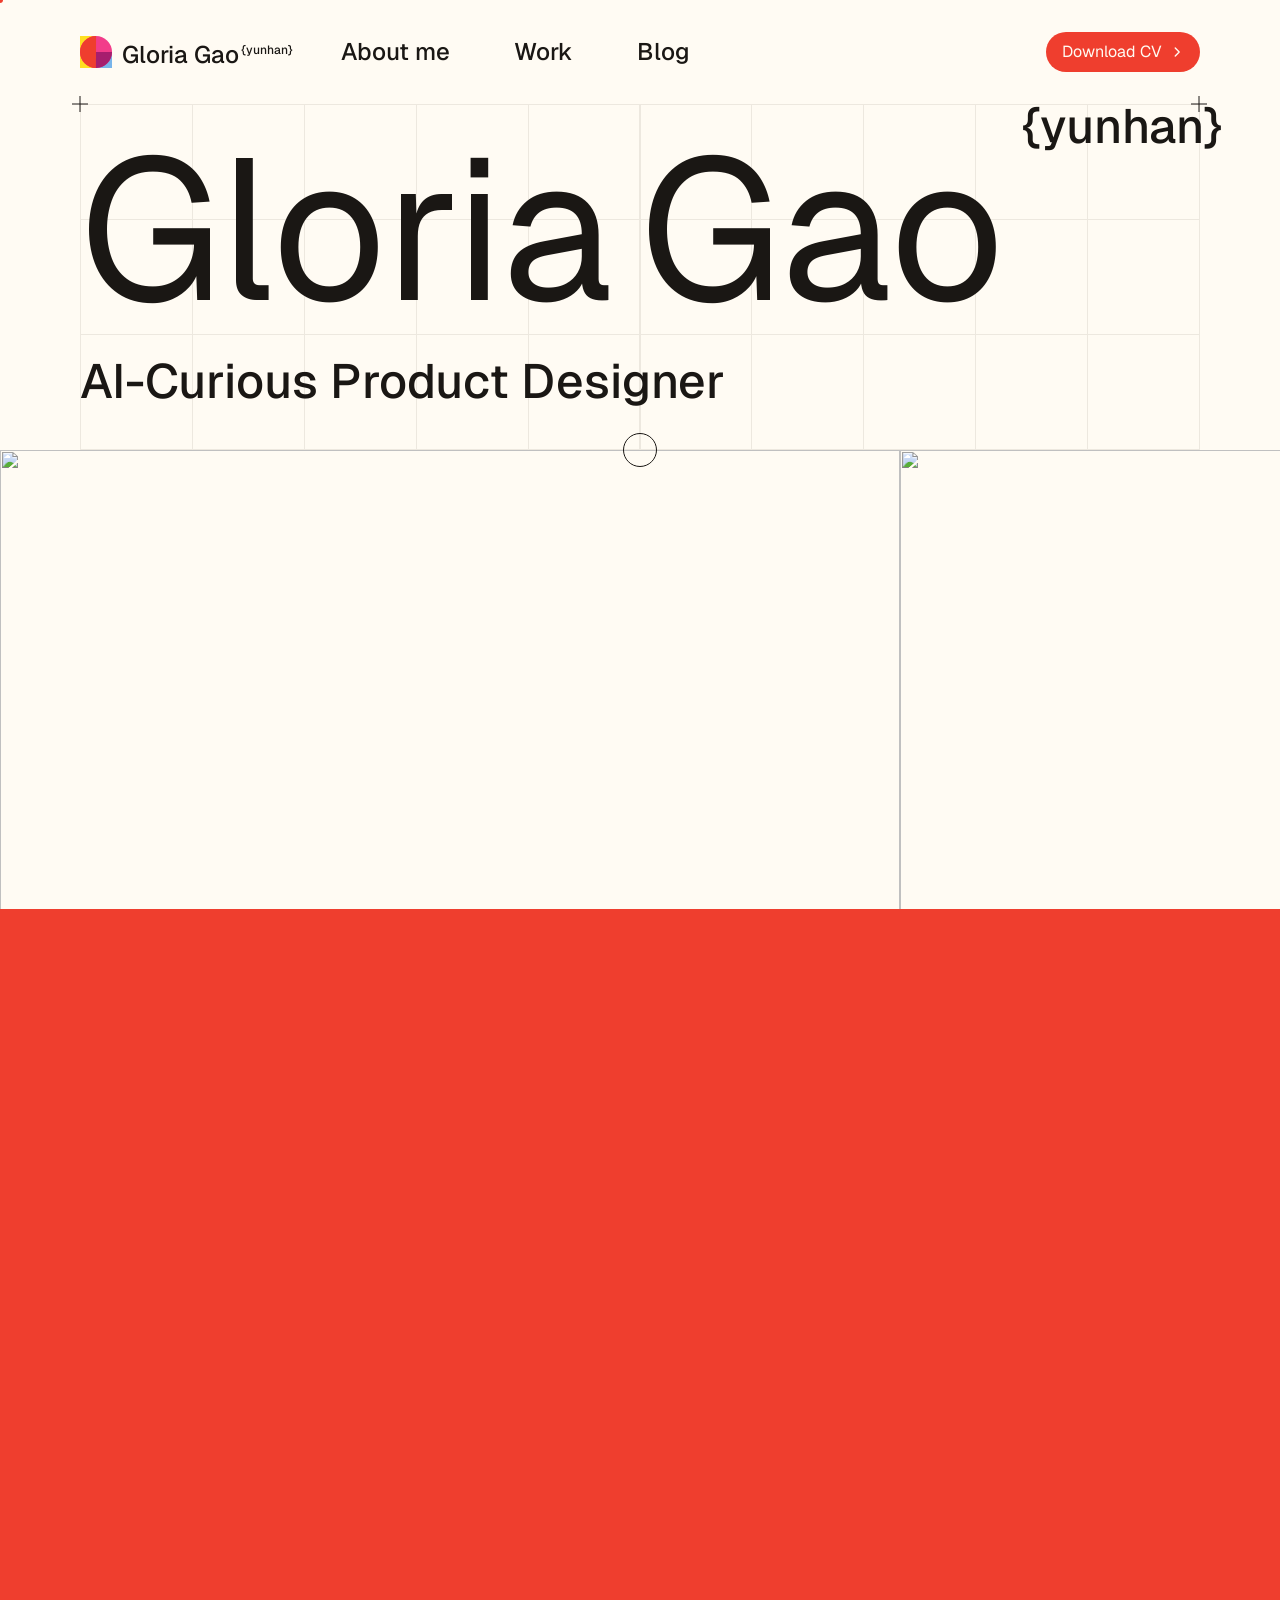
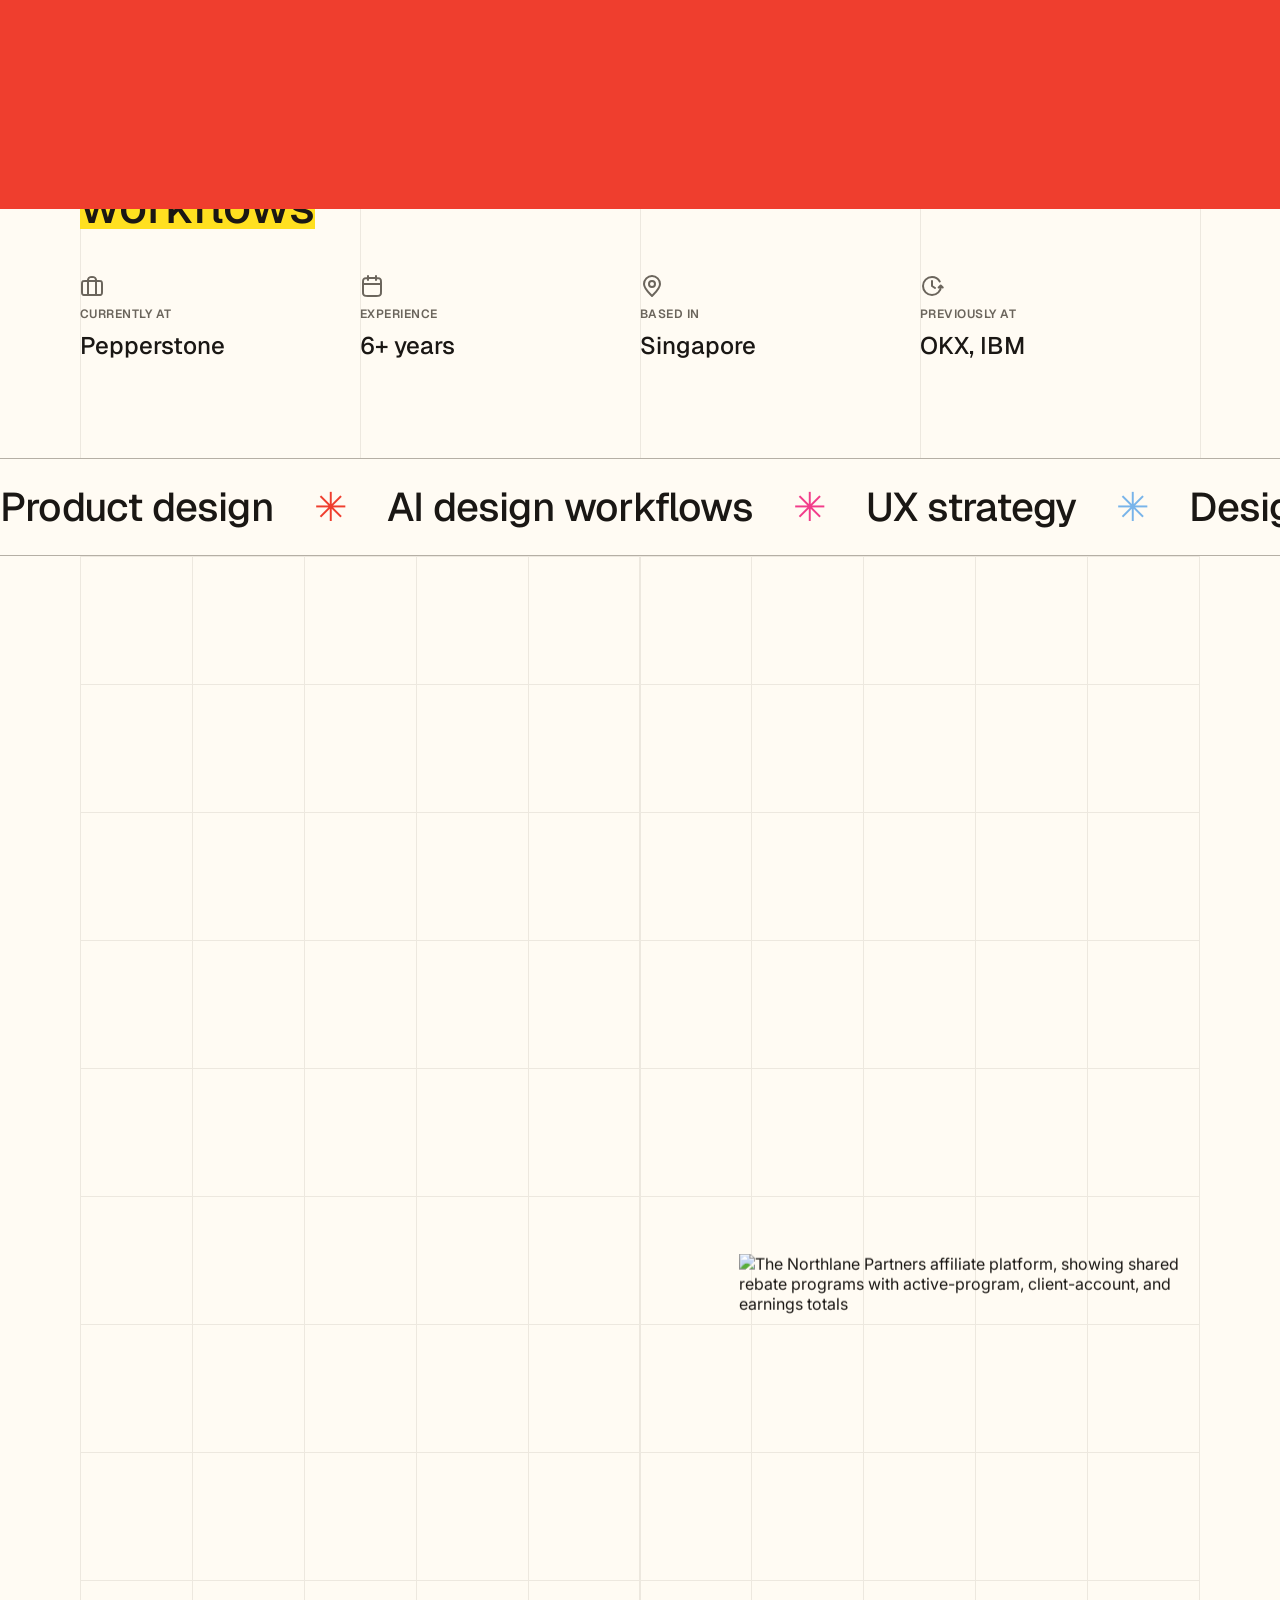
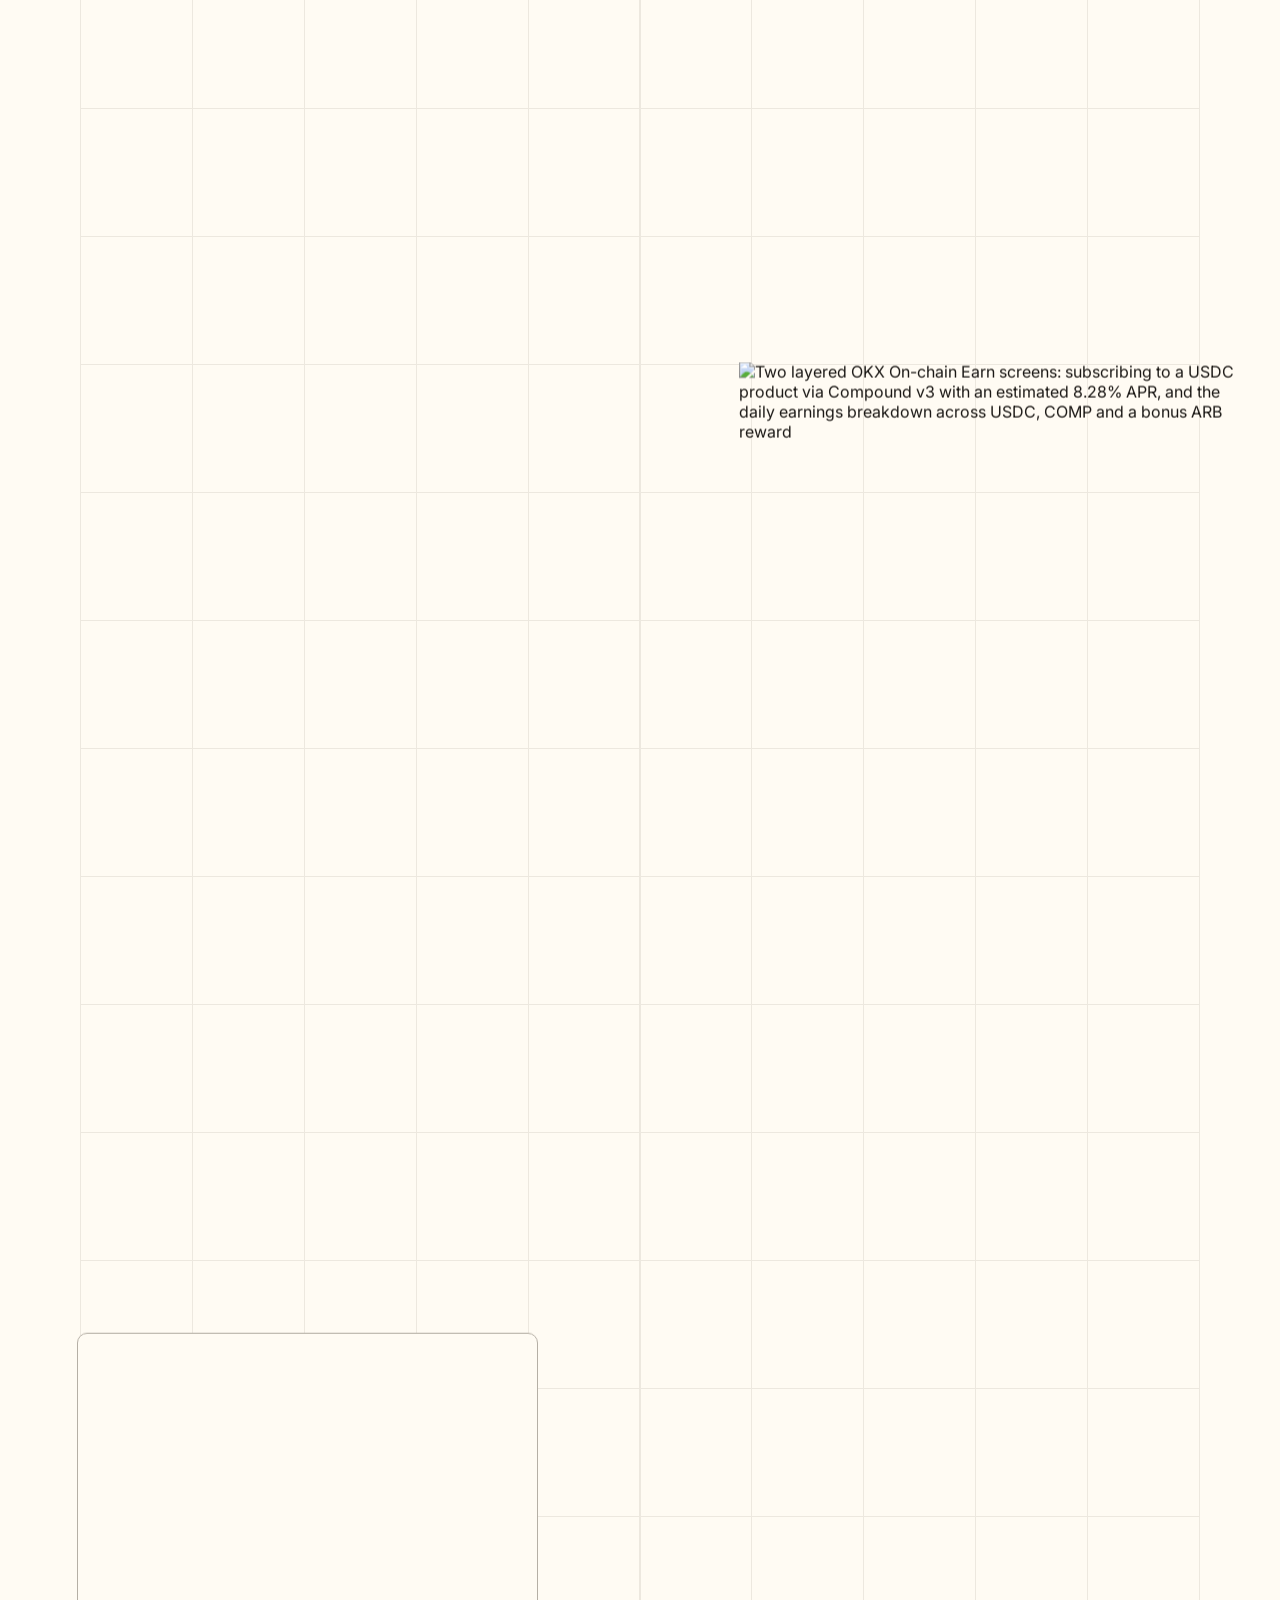
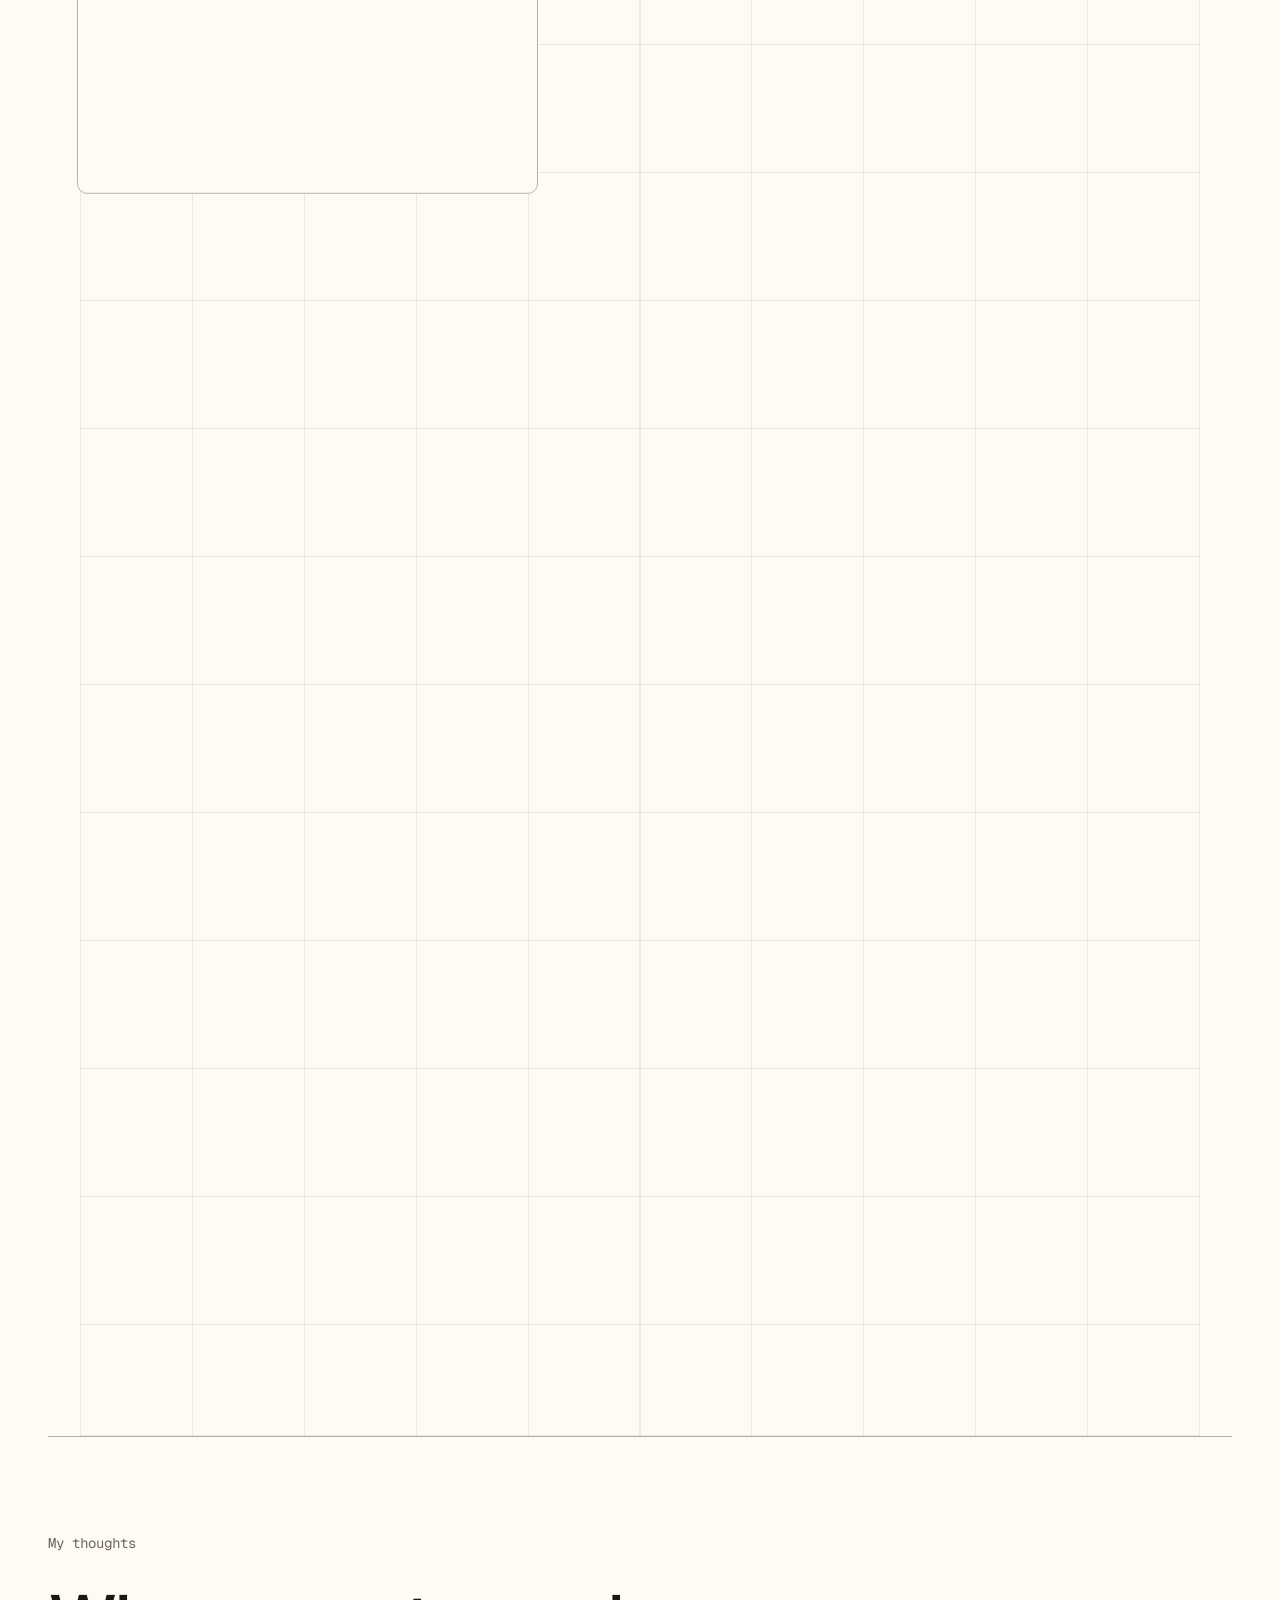
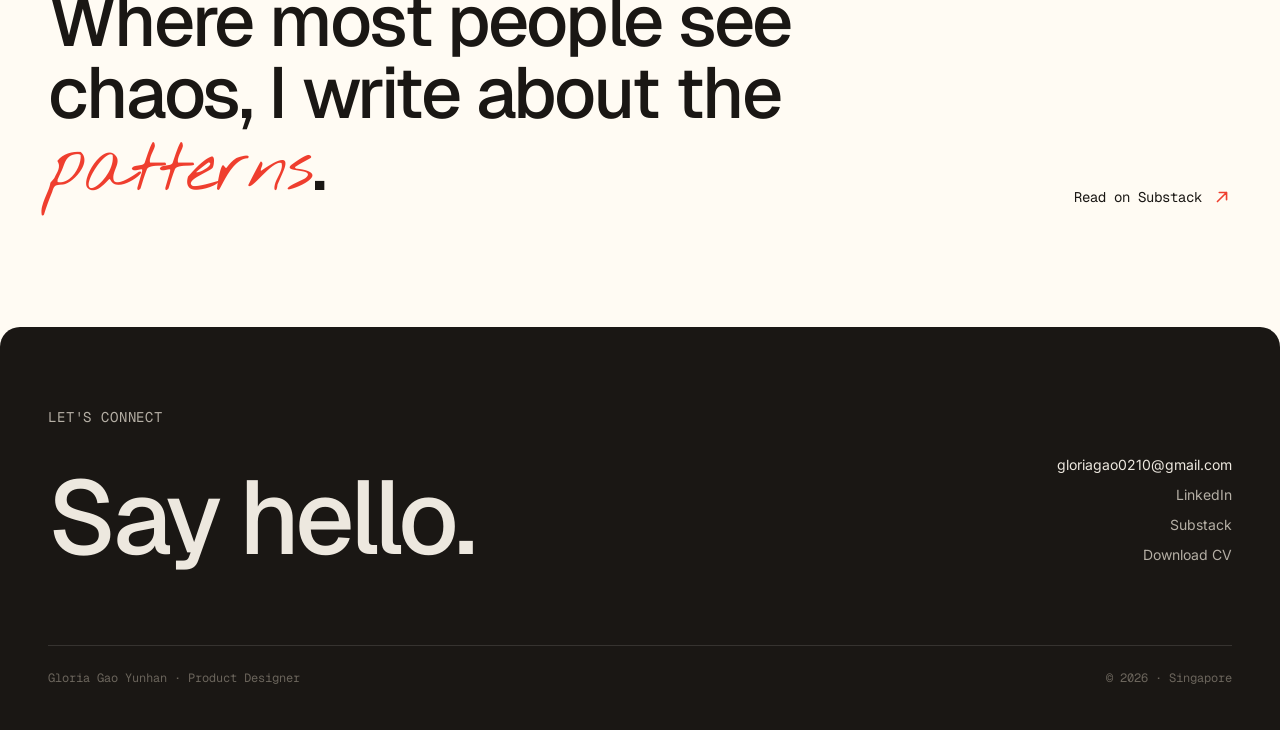
==== commit 2df13c73: "Centre the iteration title and description under the slider The description is width-capped for read" ====
--- a/index.html
+++ b/index.html
@@ -14,7 +14,7 @@
 
 <!-- ?v= is a cache-buster: bump the number whenever styles.css changes so browsers
      fetch the new file instead of reusing the copy they already have. -->
-<link rel="stylesheet" href="css/styles.css?v=63">
+<link rel="stylesheet" href="css/styles.css?v=64">
 </head>
 <body>
 
--- a/css/styles.css
+++ b/css/styles.css
@@ -1812,12 +1812,14 @@
 .cs-iter-tick.is-active { color: var(--color-red); }
 
 /* Notes for the iteration on screen */
-.cs-iter-panel { display: none; margin-top: 32px; }
+.cs-iter-panel { display: none; margin-top: 32px; text-align: center; }
 .cs-iter-panel.is-active { display: block; }
 /* The global reset zeroes heading and paragraph margins, so the panel sets
-   its own gap between the title and the summary. */
+   its own gap between the title and the summary. The summary is capped for
+   readability, so it needs auto side margins to stay on the slider's centre
+   line rather than hugging the left of its box. */
 .cs-iter-panel .cs-h4 { margin-bottom: 10px; }
-.cs-iter-panel > p { max-width: 640px; }
+.cs-iter-panel > p { max-width: 640px; margin-inline: auto; }
 
 @media (prefers-reduced-motion: reduce) {
   .cs-iter-stage img { transition: none; }
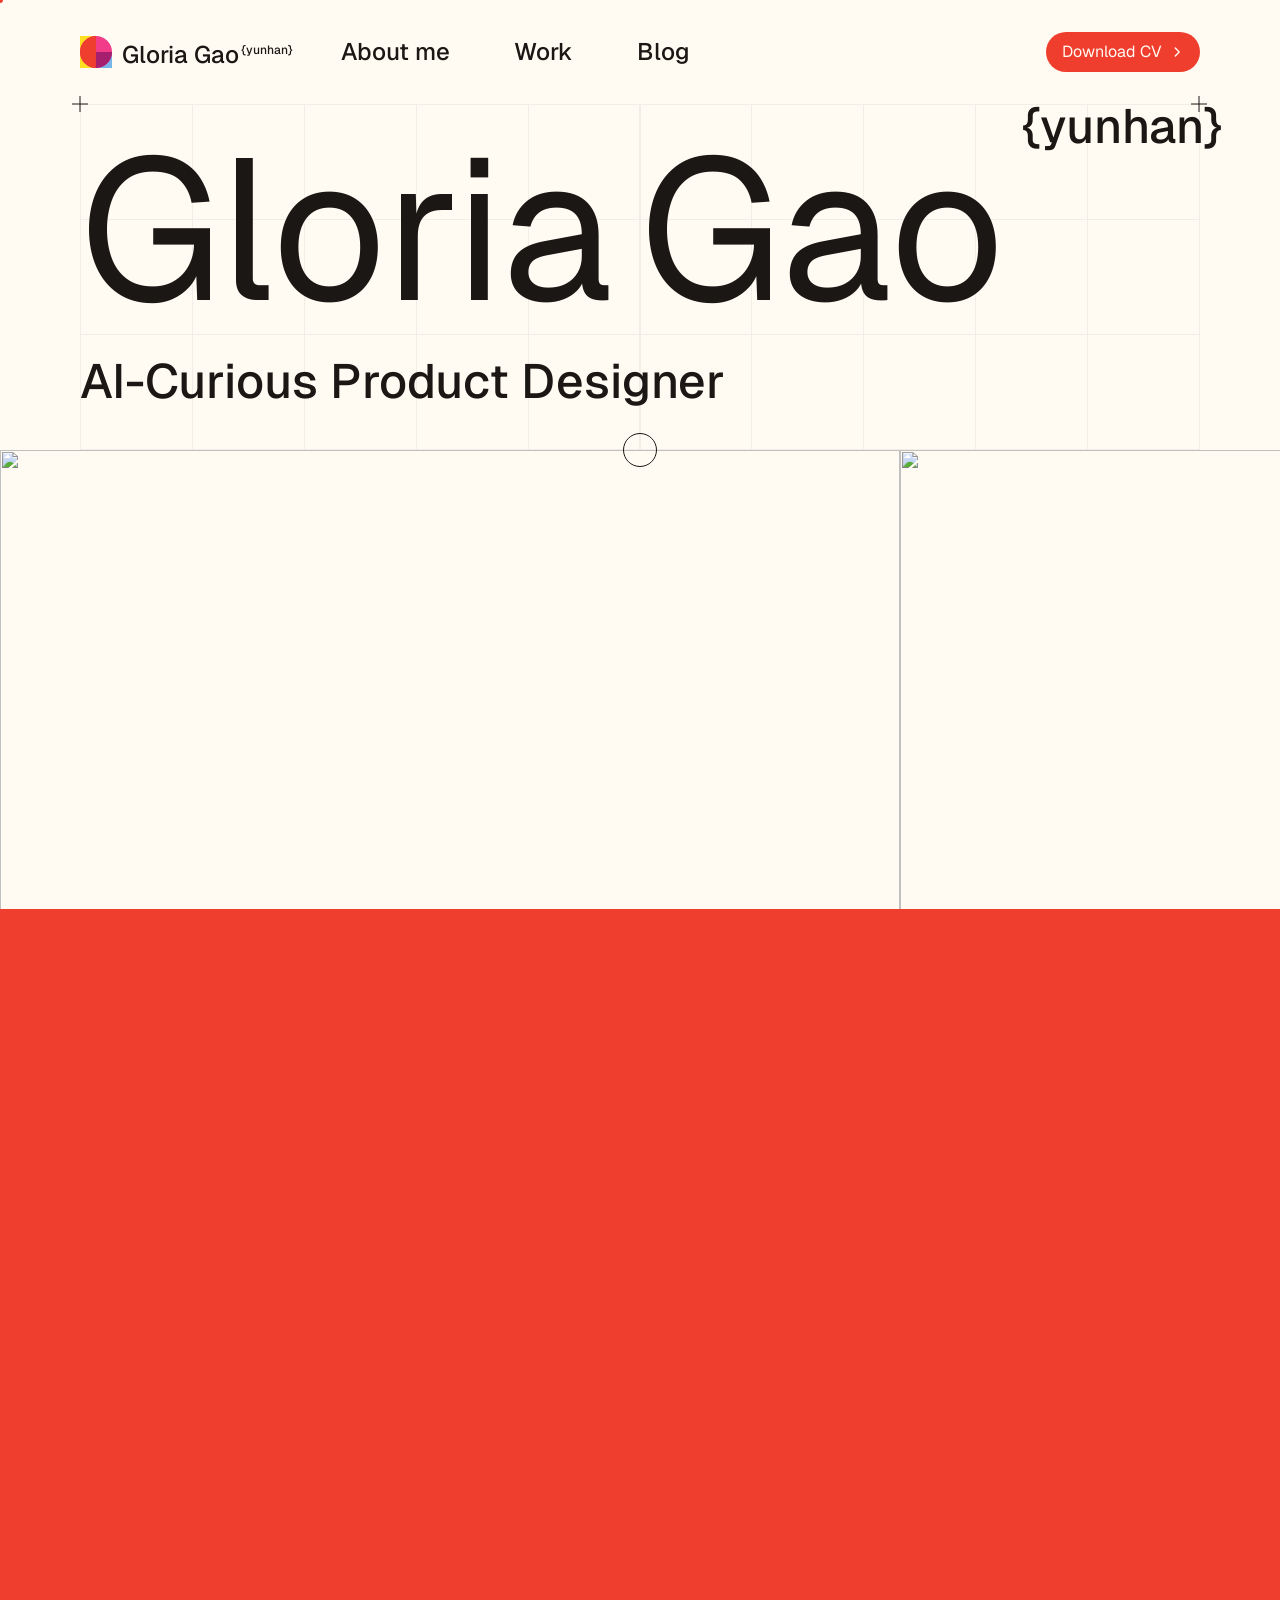
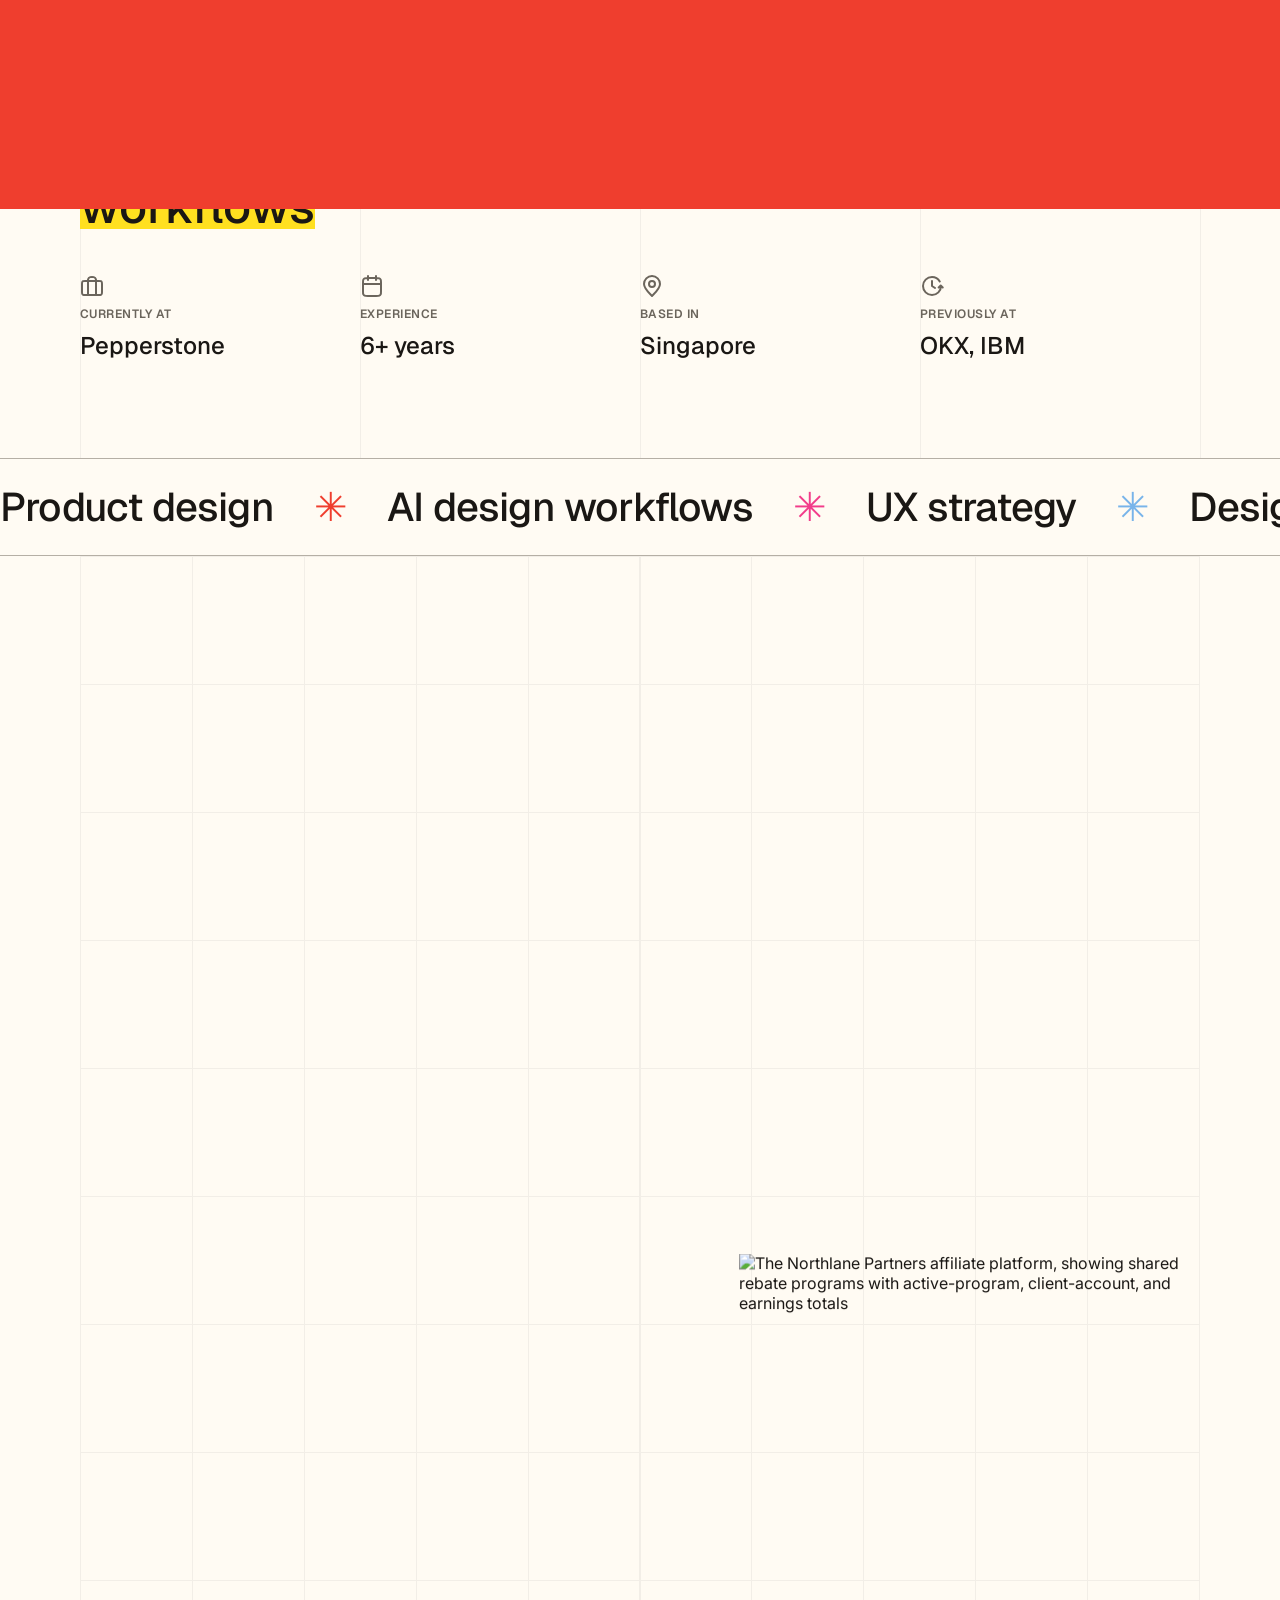
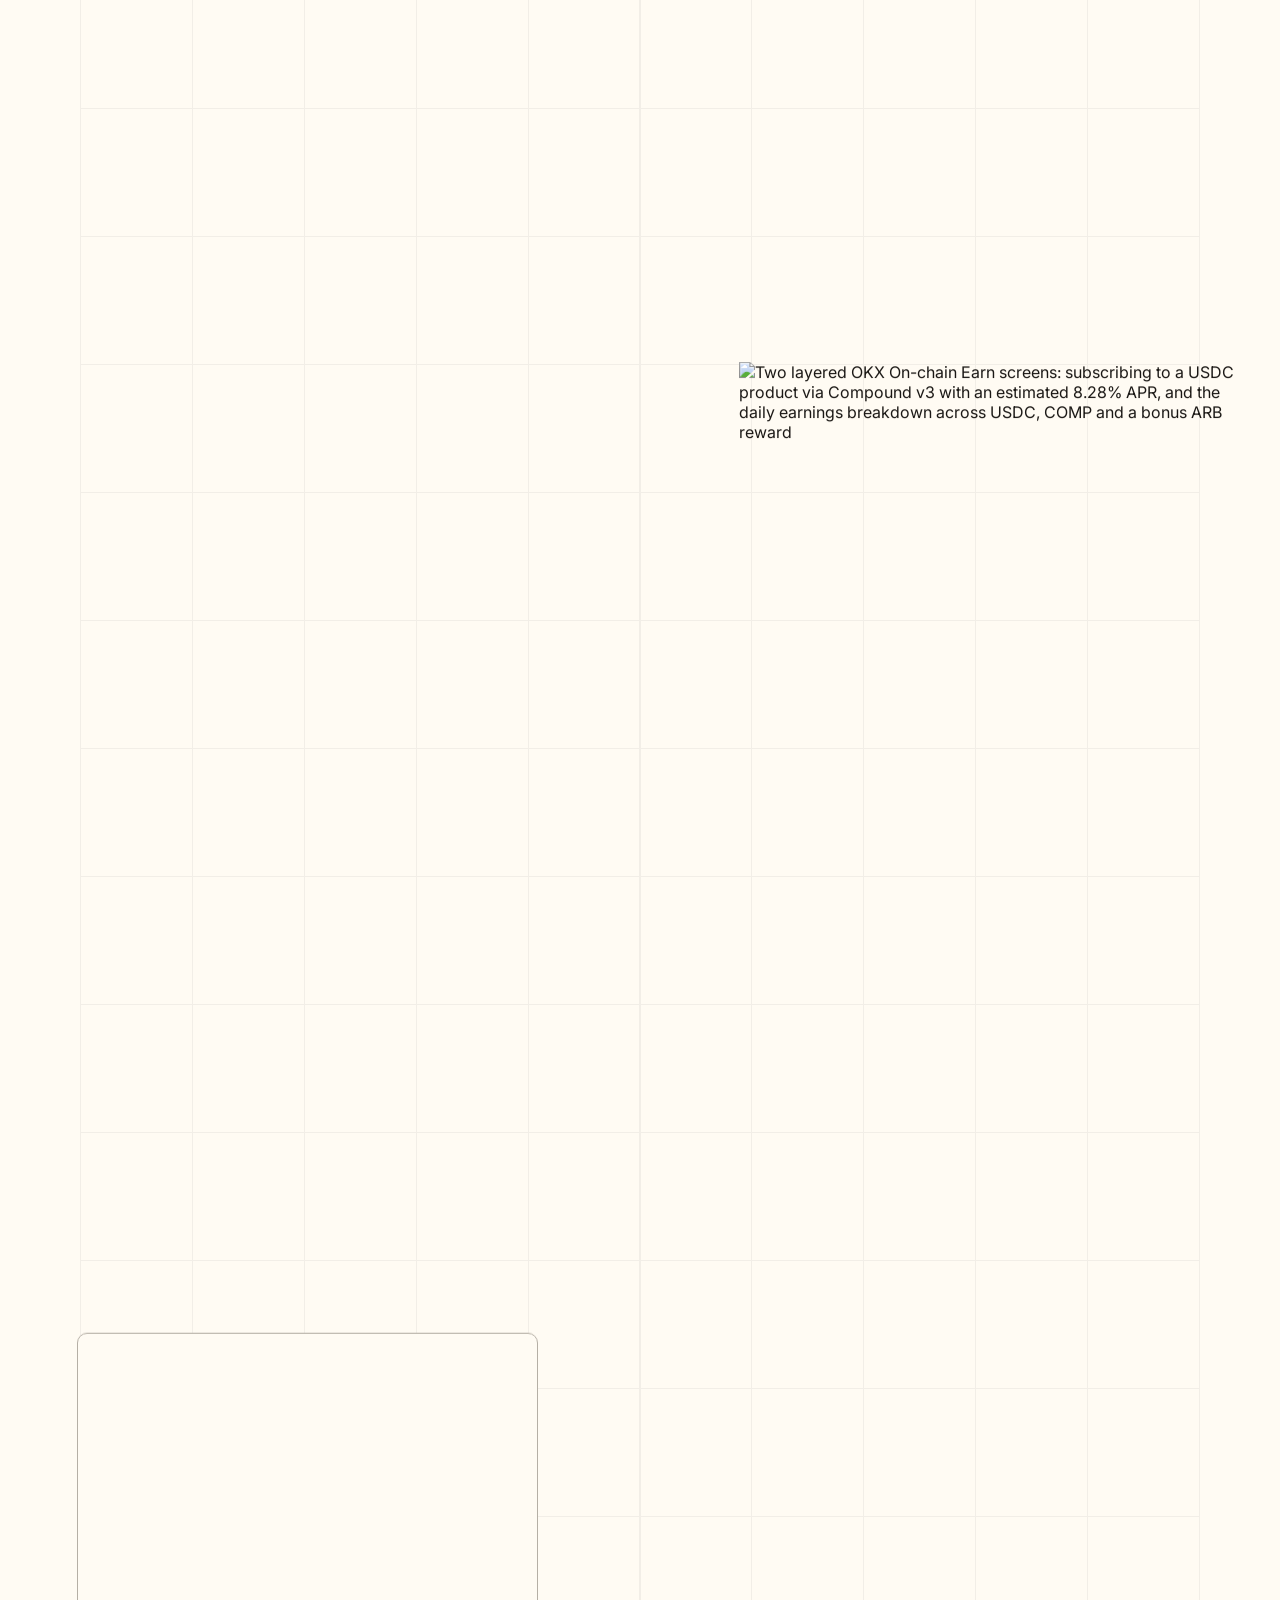
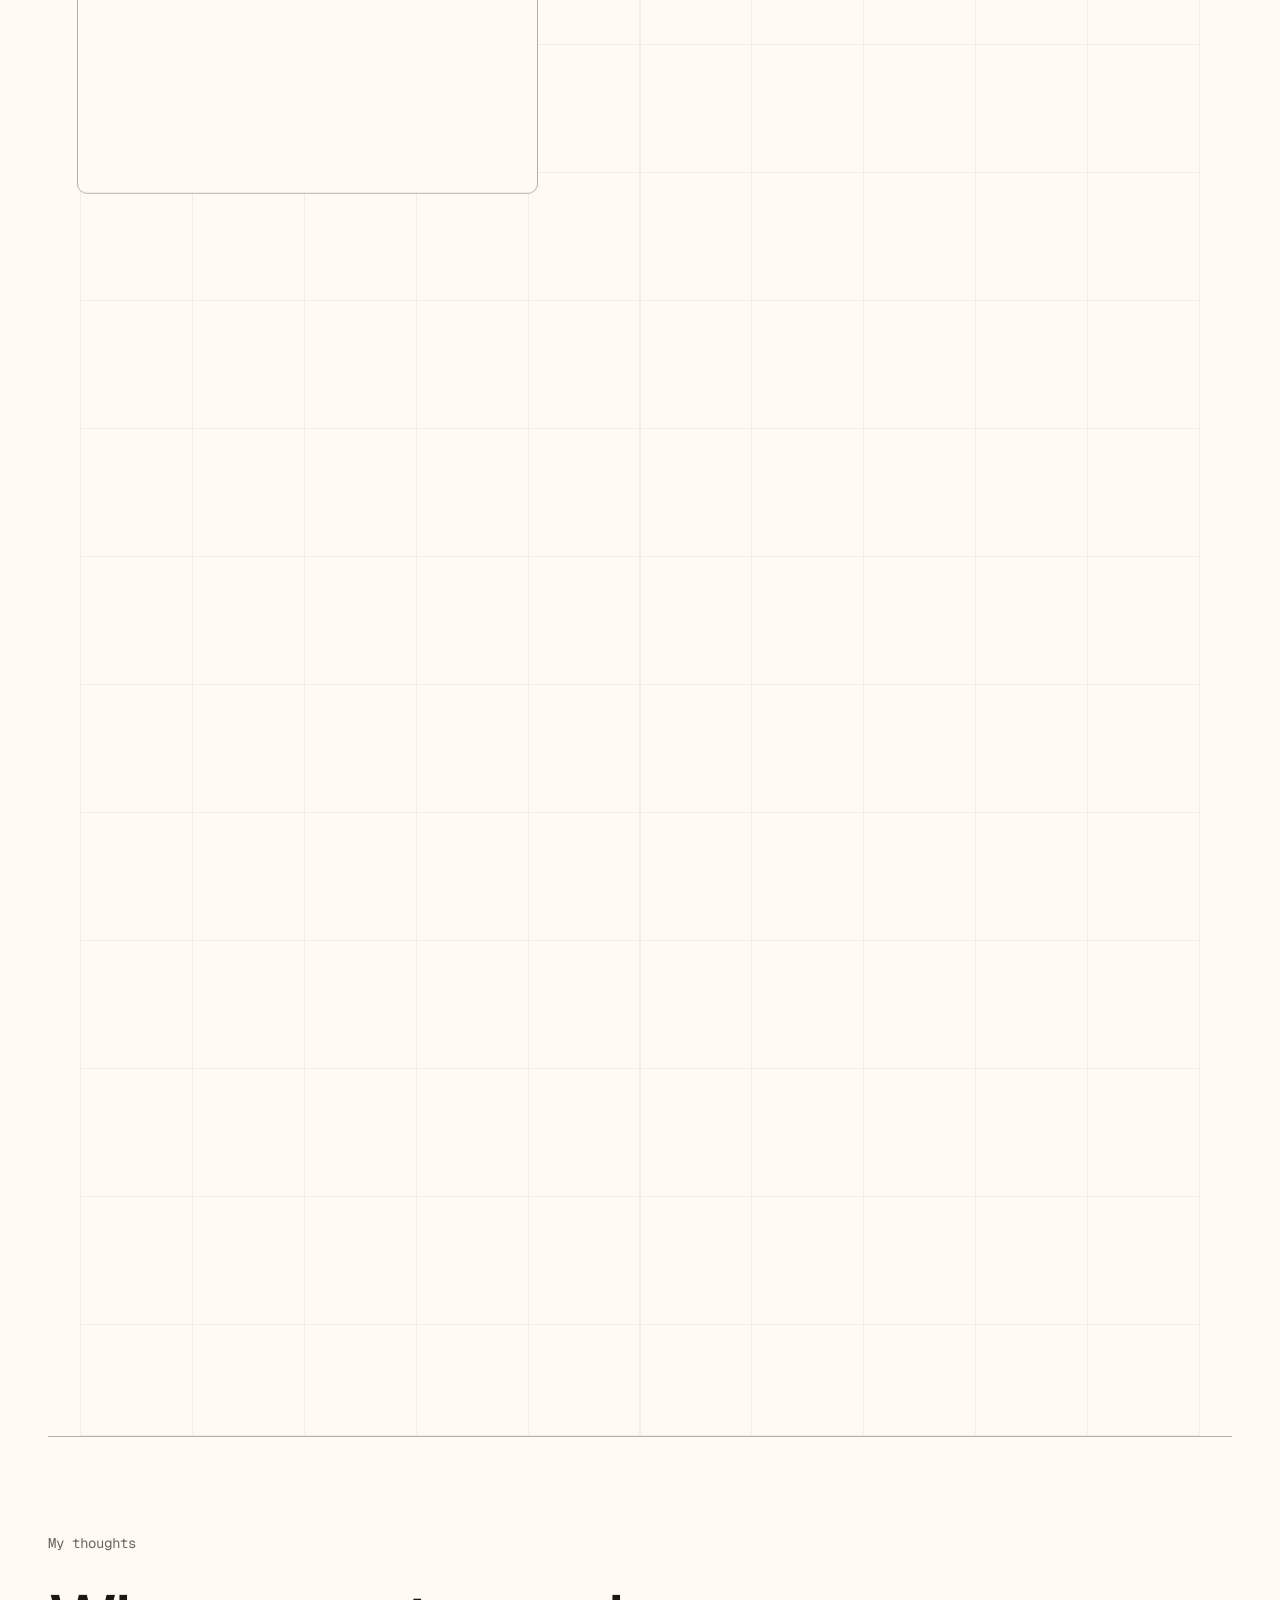
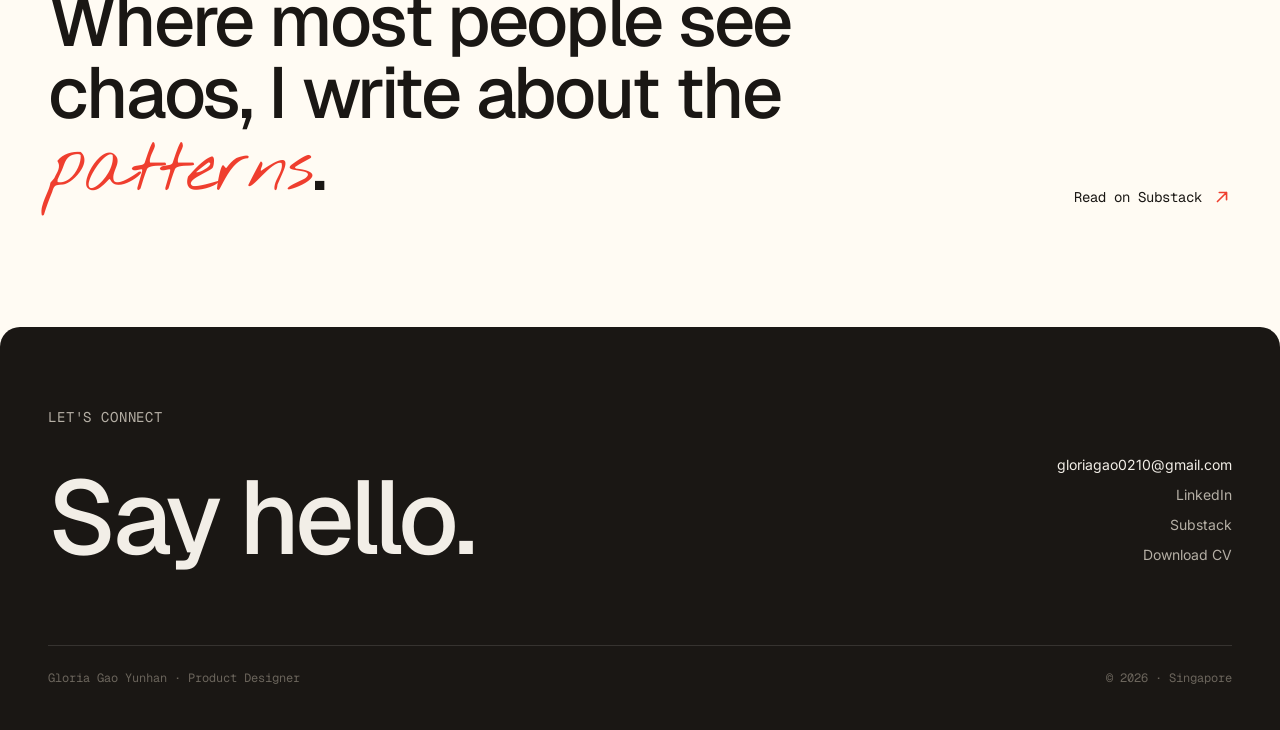
==== commit b2d704c7: "Put the iteration stepper in a surface-coloured card; lighten --color-surface - --color-surface #ede" ====
--- a/index.html
+++ b/index.html
@@ -14,7 +14,7 @@
 
 <!-- ?v= is a cache-buster: bump the number whenever styles.css changes so browsers
      fetch the new file instead of reusing the copy they already have. -->
-<link rel="stylesheet" href="css/styles.css?v=64">
+<link rel="stylesheet" href="css/styles.css?v=67">
 </head>
 <body>
 
--- a/css/styles.css
+++ b/css/styles.css
@@ -19,7 +19,7 @@
 
   /* Warm neutrals */
   --color-bg: #fffbf3;
-  --color-surface: #ede8df;
+  --color-surface: #f2eee7;
   --color-stroke: #b5afa5;
   --color-text-secondary: #6b655c;
   --color-ink: #1a1714;
@@ -1690,20 +1690,23 @@
 }
 
 /* ---------- Iteration stepper ----------
-   One screen at a time, stacked: the screen, then the slider that steps
-   through it, then that iteration's notes. The range input is the real
-   control (drag, arrow keys, screen readers) and sits over a rail of dots,
-   one per iteration, so the unselected ones read as places you can go. The
-   labels underneath are buttons, so a reader can jump straight to an
-   iteration instead of dragging past the ones in between. */
-.cs-iter { display: block; }
+   A card on the surface colour: the screen, the slider that steps through
+   it, then that iteration's title and description, with 24px padding and
+   24px between each. The range input is the real control (drag, arrow keys,
+   screen readers) and sits over a rail of dots, one per iteration, so the
+   unselected ones read as places you can go. The labels underneath are
+   buttons, so a reader can jump straight to an iteration instead of
+   dragging past the ones in between. */
+.cs-iter {
+  display: block;
+  padding: 24px;
+  background: var(--color-surface);
+}
 .cs-iter-stage {
   position: relative;
   /* Every iteration is exported at the same 1920x1012, so the frame matches
      it exactly and nothing letterboxes. */
   aspect-ratio: 1920 / 1012;
-  background: var(--color-surface);
-  border: 1px solid var(--color-stroke);
   overflow: hidden;
 }
 .cs-iter-stage img {
@@ -1720,18 +1723,23 @@
 }
 .cs-iter-stage img.is-active { opacity: 1; pointer-events: auto; cursor: zoom-in; }
 
-/* Track: a rail of four dots with the range laid over it, labels below.
-   The dots sit at 12.5%, 37.5%, 62.5% and 87.5% — the centres of four
-   equal columns — and the range is inset and widened by the thumb's
-   radius so its thumb lands on those same points at each step. */
-.cs-iter-track { margin-top: 24px; }
-.cs-iter-rail { position: relative; height: 24px; }
+/* Track: the rail runs the full width of the card, with a dot at each end
+   and two between. The dots are 9px in from the edges (the thumb's radius)
+   and spaced evenly across what's left, and the range spans the whole width,
+   so its thumb lands on those same points at each step. The rail is exactly
+   the thumb's height so the 24px above it is the visible gap; the range
+   reaches 8px past it each way, purely to give a fingertip something to hit. */
+.cs-iter-track {
+  margin-top: 24px;
+  container-type: inline-size;
+}
+.cs-iter-rail { position: relative; height: 18px; }
 .cs-iter-rail::before {
   content: "";
   position: absolute;
   top: 50%;
-  left: 12.5%;
-  right: 12.5%;
+  left: 9px;
+  right: 9px;
   height: 2px;
   transform: translateY(-50%);
   background: var(--color-stroke);
@@ -1746,16 +1754,16 @@
   background: var(--color-bg);
   border: 2px solid var(--color-stroke);
 }
-.cs-iter-dot:nth-of-type(1) { left: 12.5%; }
-.cs-iter-dot:nth-of-type(2) { left: 37.5%; }
-.cs-iter-dot:nth-of-type(3) { left: 62.5%; }
-.cs-iter-dot:nth-of-type(4) { left: 87.5%; }
+.cs-iter-dot:nth-of-type(1) { left: 9px; }
+.cs-iter-dot:nth-of-type(2) { left: calc(9px + (100% - 18px) / 3); }
+.cs-iter-dot:nth-of-type(3) { left: calc(9px + (100% - 18px) * 2 / 3); }
+.cs-iter-dot:nth-of-type(4) { left: calc(100% - 9px); }
 .cs-iter-range {
   position: absolute;
-  top: 0;
-  left: calc(12.5% - 9px);
-  width: calc(75% + 18px);
-  height: 100%;
+  top: -8px;
+  left: 0;
+  width: 100%;
+  height: 34px;
   margin: 0;
   padding: 0;
   background: transparent;
@@ -1763,14 +1771,14 @@
   -webkit-appearance: none;
   cursor: pointer;
 }
-.cs-iter-range::-webkit-slider-runnable-track { height: 24px; background: transparent; }
-.cs-iter-range::-moz-range-track { height: 24px; background: transparent; }
+.cs-iter-range::-webkit-slider-runnable-track { height: 34px; background: transparent; }
+.cs-iter-range::-moz-range-track { height: 34px; background: transparent; }
 .cs-iter-range::-webkit-slider-thumb {
   appearance: none;
   -webkit-appearance: none;
   width: 18px;
   height: 18px;
-  margin-top: 3px;
+  margin-top: 8px;
   border-radius: 50%;
   background: var(--color-red);
   border: 2px solid var(--color-bg);
@@ -1789,16 +1797,16 @@
 .cs-iter-range:focus-visible::-webkit-slider-thumb { box-shadow: 0 0 0 3px rgba(239, 62, 46, 0.35); }
 .cs-iter-range:focus-visible::-moz-range-thumb { box-shadow: 0 0 0 3px rgba(239, 62, 46, 0.35); }
 
-.cs-iter-ticks {
-  display: grid;
-  grid-template-columns: repeat(4, 1fr);
-  margin-top: 8px;
-}
+/* Labels sit under their dots: the middle two centred on theirs, the outer
+   two pinned to the card's edges so they line up with the image above. */
+.cs-iter-ticks { position: relative; height: 16px; margin-top: 12px; }
 .cs-iter-tick {
-  padding: 4px 0;
+  position: absolute;
+  top: 0;
+  padding: 0;
   border: none;
   background: none;
-  text-align: center;
+  white-space: nowrap;
   font-family: var(--font-mono);
   font-size: var(--text-caption-size);
   line-height: var(--text-caption-line);
@@ -1808,18 +1816,33 @@
   cursor: pointer;
   transition: color .15s;
 }
+.cs-iter-tick:nth-child(1) { left: 0; text-align: left; }
+.cs-iter-tick:nth-child(2) { left: calc(9px + (100% - 18px) / 3); transform: translateX(-50%); }
+.cs-iter-tick:nth-child(3) { left: calc(9px + (100% - 18px) * 2 / 3); transform: translateX(-50%); }
+.cs-iter-tick:nth-child(4) { right: 0; text-align: right; }
 .cs-iter-tick:hover { color: var(--color-ink); }
 .cs-iter-tick.is-active { color: var(--color-red); }
 
-/* Notes for the iteration on screen */
-.cs-iter-panel { display: none; margin-top: 32px; text-align: center; }
+/* Sized by the card, not the viewport: four one-line "Iteration 01" labels
+   need about 480px of track to keep a sensible gap between neighbours; below
+   that the word sits above the number, and below ~310px the type tightens a
+   little more. */
+@container (max-width: 480px) {
+  .cs-iter-ticks { height: 32px; }
+  .cs-iter-tick-word { display: block; }
+}
+@container (max-width: 311px) {
+  .cs-iter-tick { font-size: 11px; letter-spacing: 0.02em; }
+}
+
+/* Title and description for the iteration on screen */
+.cs-iter-panel { display: none; margin-top: 24px; }
 .cs-iter-panel.is-active { display: block; }
-/* The global reset zeroes heading and paragraph margins, so the panel sets
-   its own gap between the title and the summary. The summary is capped for
-   readability, so it needs auto side margins to stay on the slider's centre
-   line rather than hugging the left of its box. */
-.cs-iter-panel .cs-h4 { margin-bottom: 10px; }
-.cs-iter-panel > p { max-width: 640px; margin-inline: auto; }
+/* The global reset zeroes h1-h3 and p margins but not h4's, so the browser's
+   default top margin would otherwise win over the panel's own 24px. Set the
+   whole margin here: 0 above, 8px between the title and the description. */
+.cs-iter-panel .cs-h4 { margin: 0 0 8px; }
+.cs-iter-panel > p { max-width: 640px; }
 
 @media (prefers-reduced-motion: reduce) {
   .cs-iter-stage img { transition: none; }
@@ -1871,9 +1894,6 @@
 }
 
 @media (max-width: 480px) {
-  /* "Iteration 01" won't fit four across at this width, so the word sits
-     above the number. */
-  .cs-iter-tick-word { display: block; }
   .cs-title { font-size: 32px; line-height: 40px; }
   .cs-h2 { font-size: 24px; line-height: 32px; }
   .cs-h3 { font-size: 20px; line-height: 28px; }
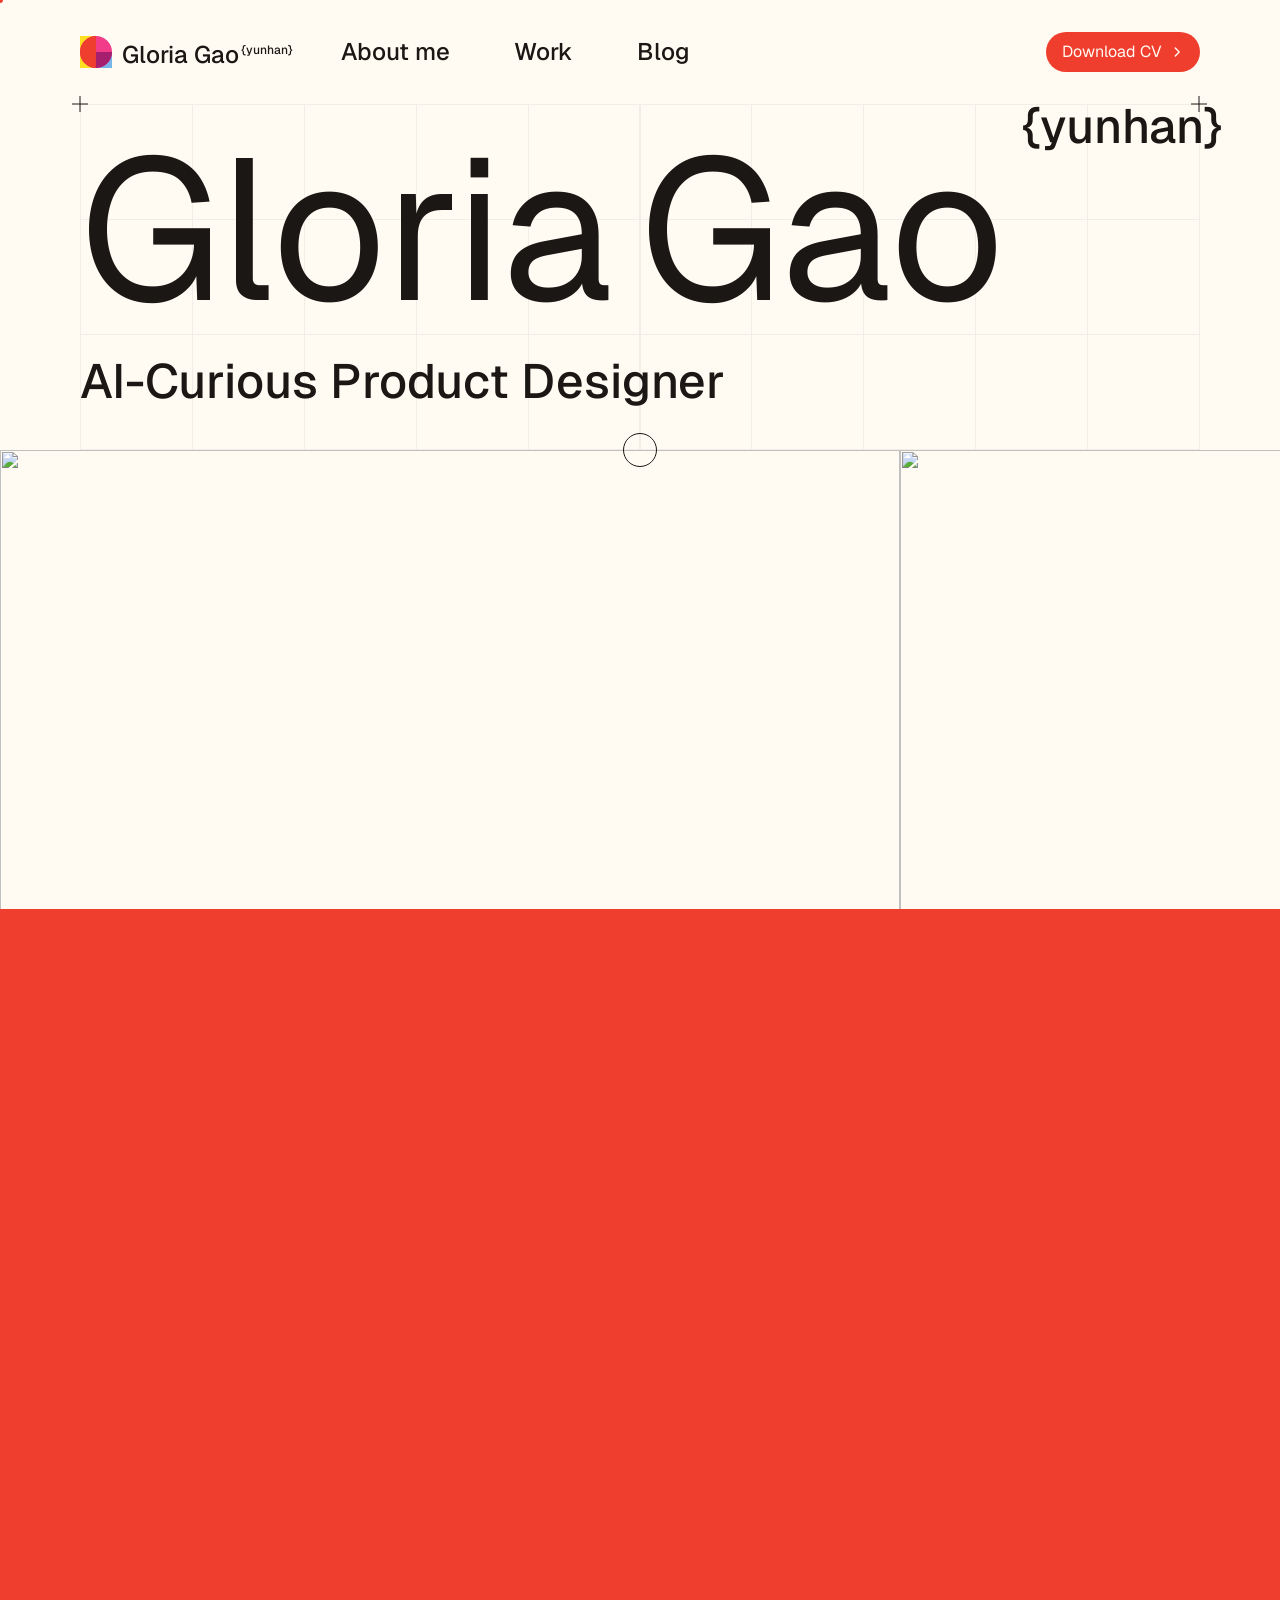
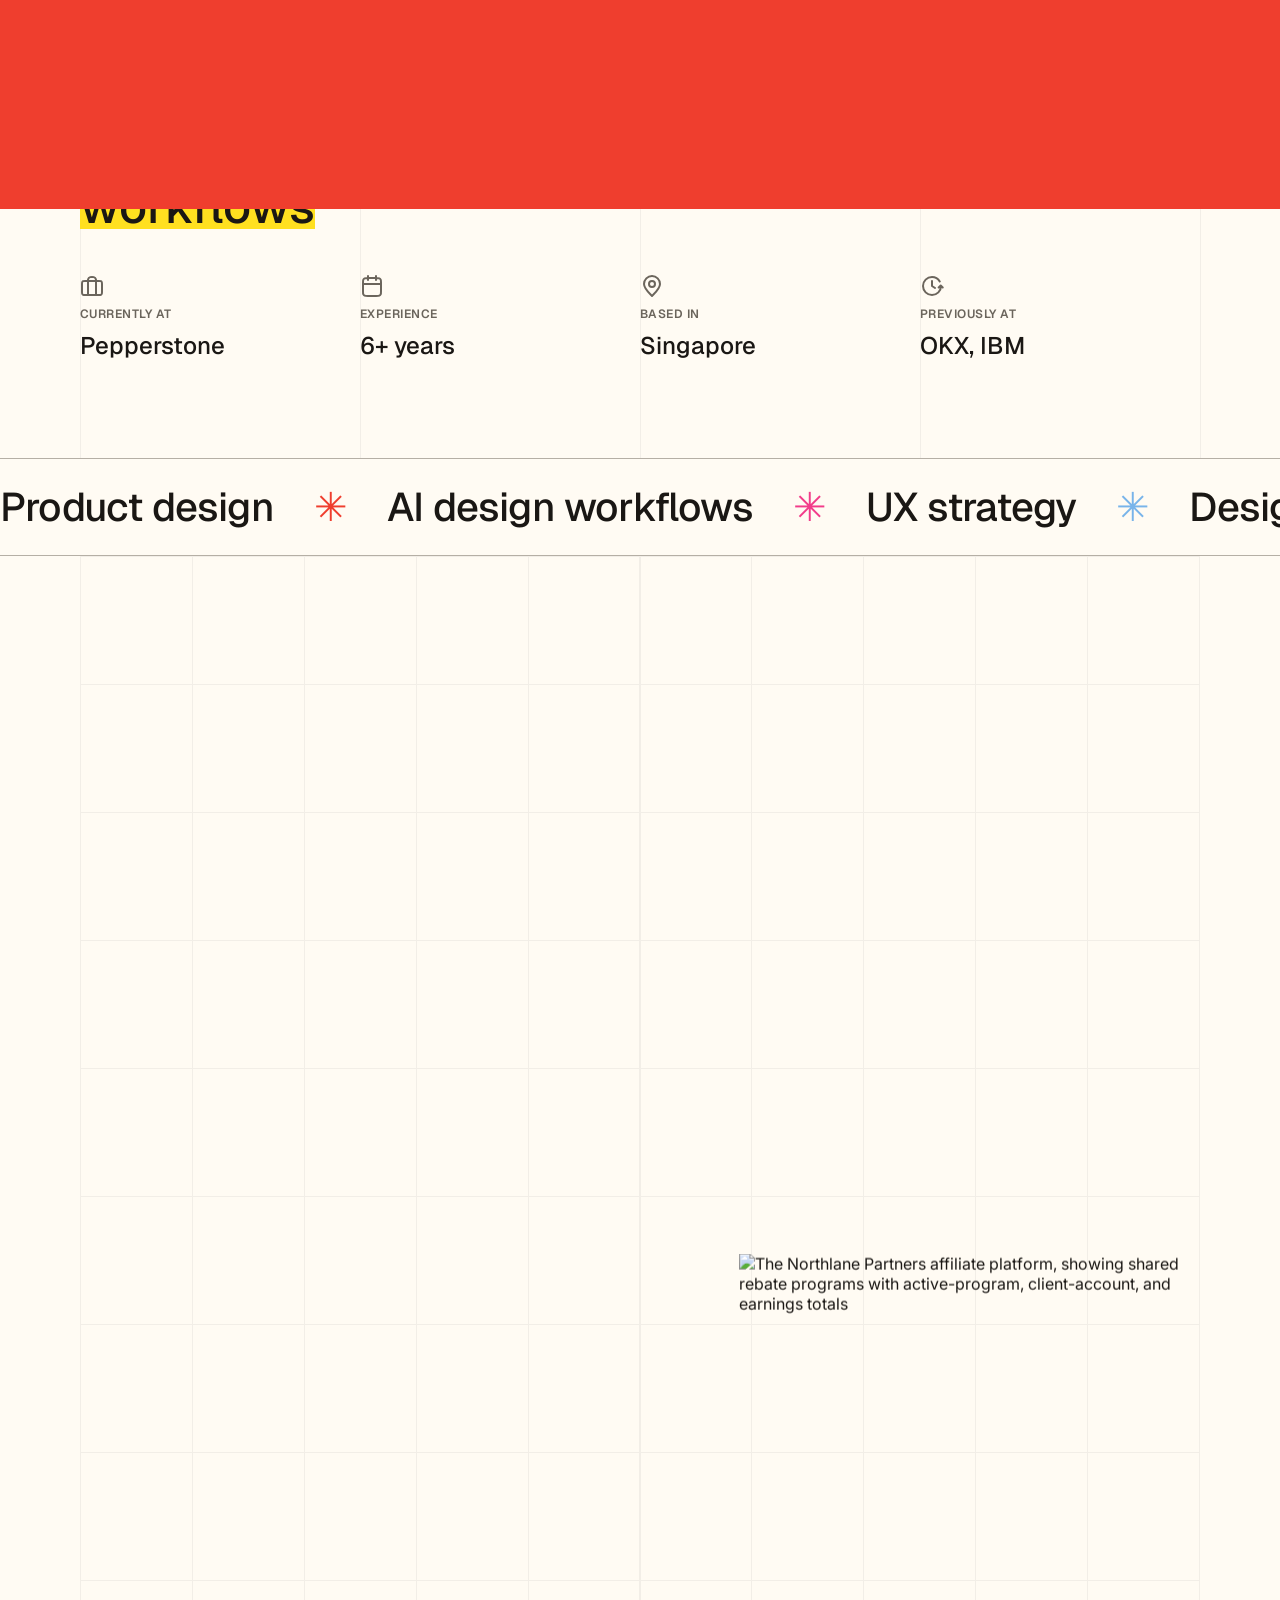
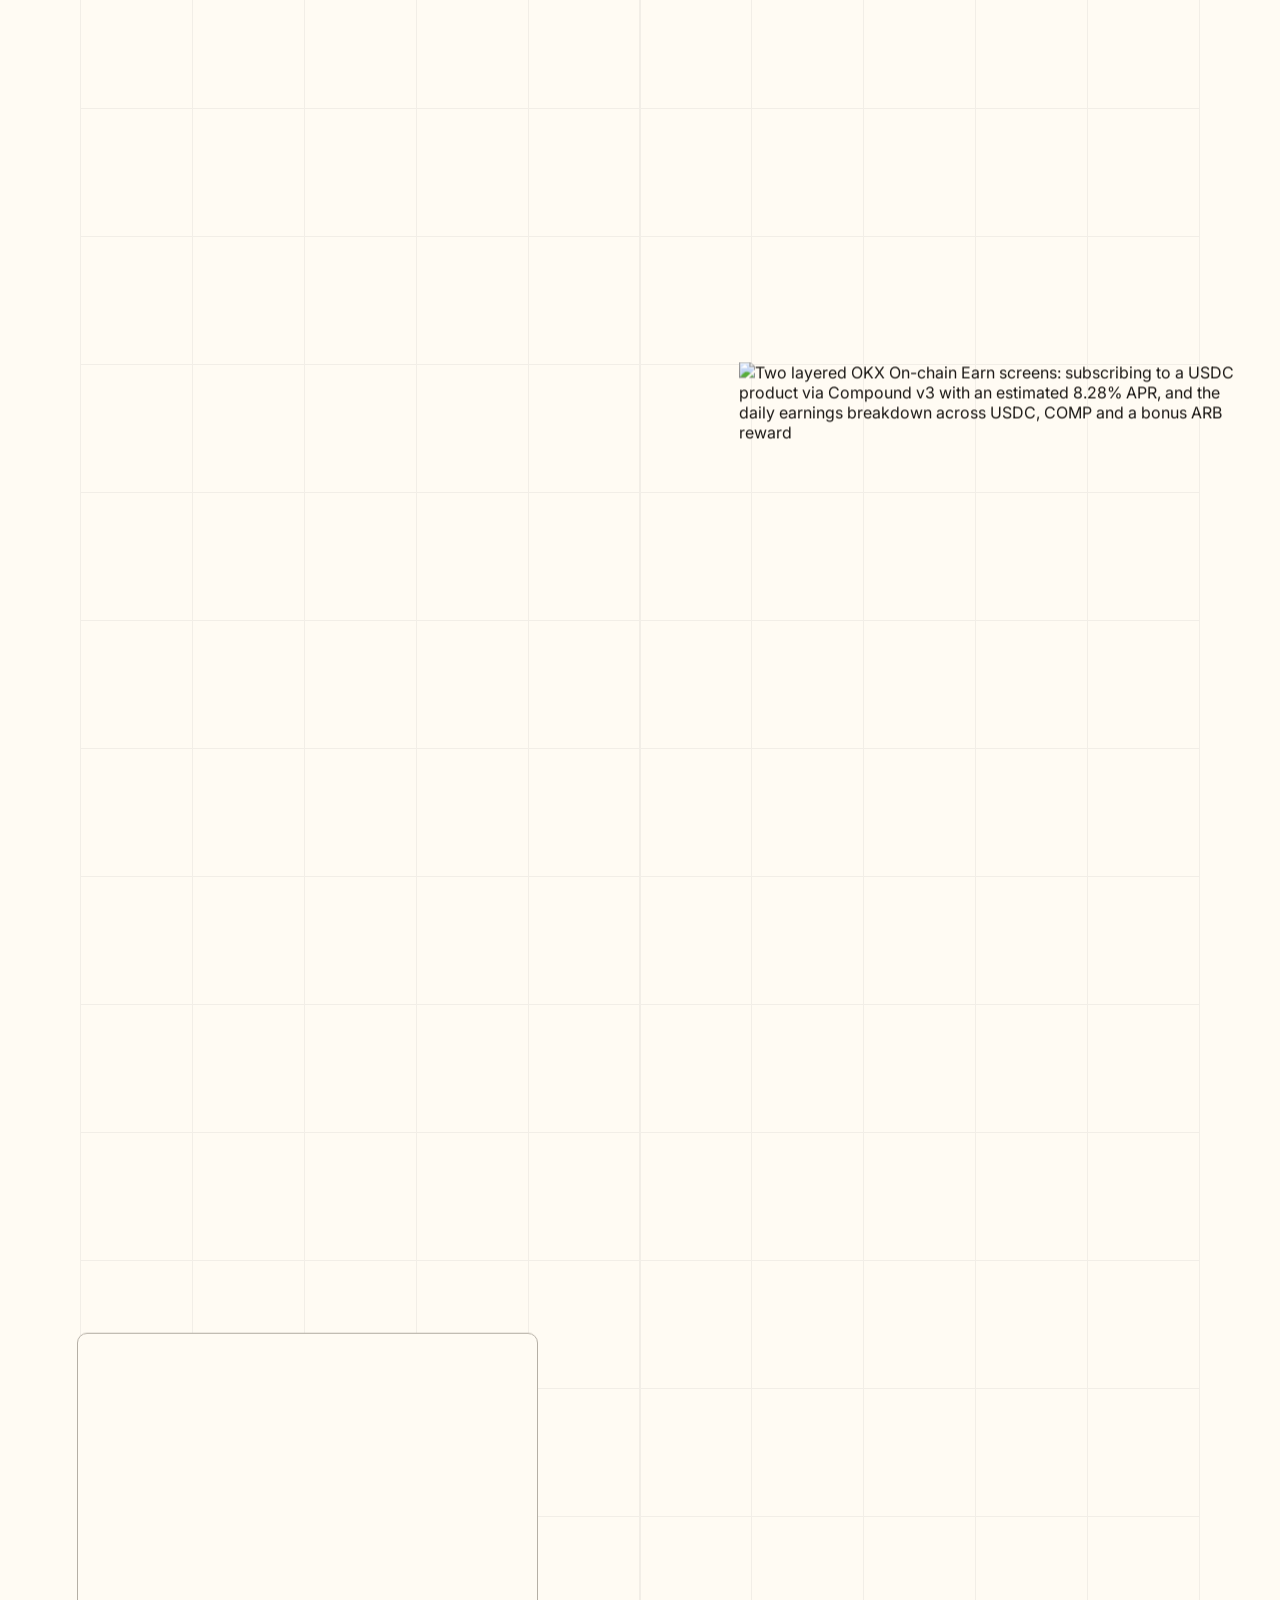
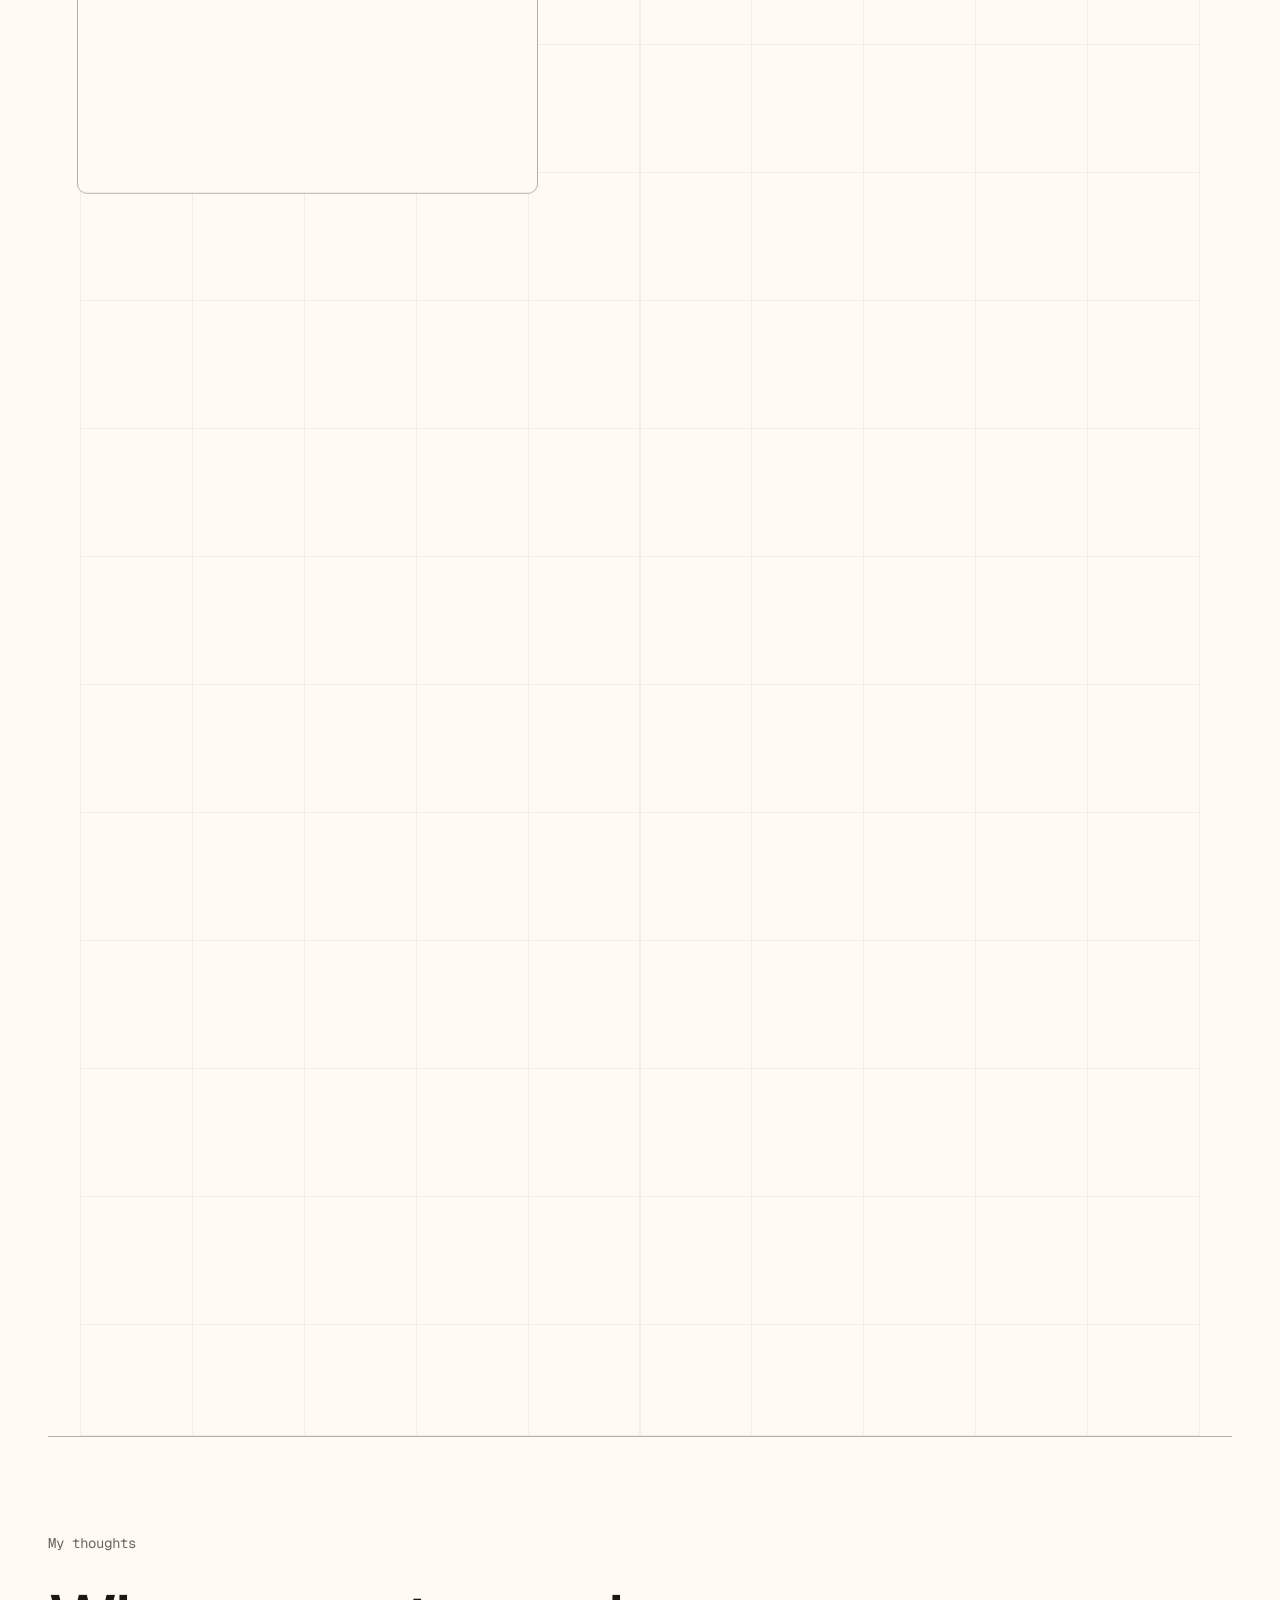
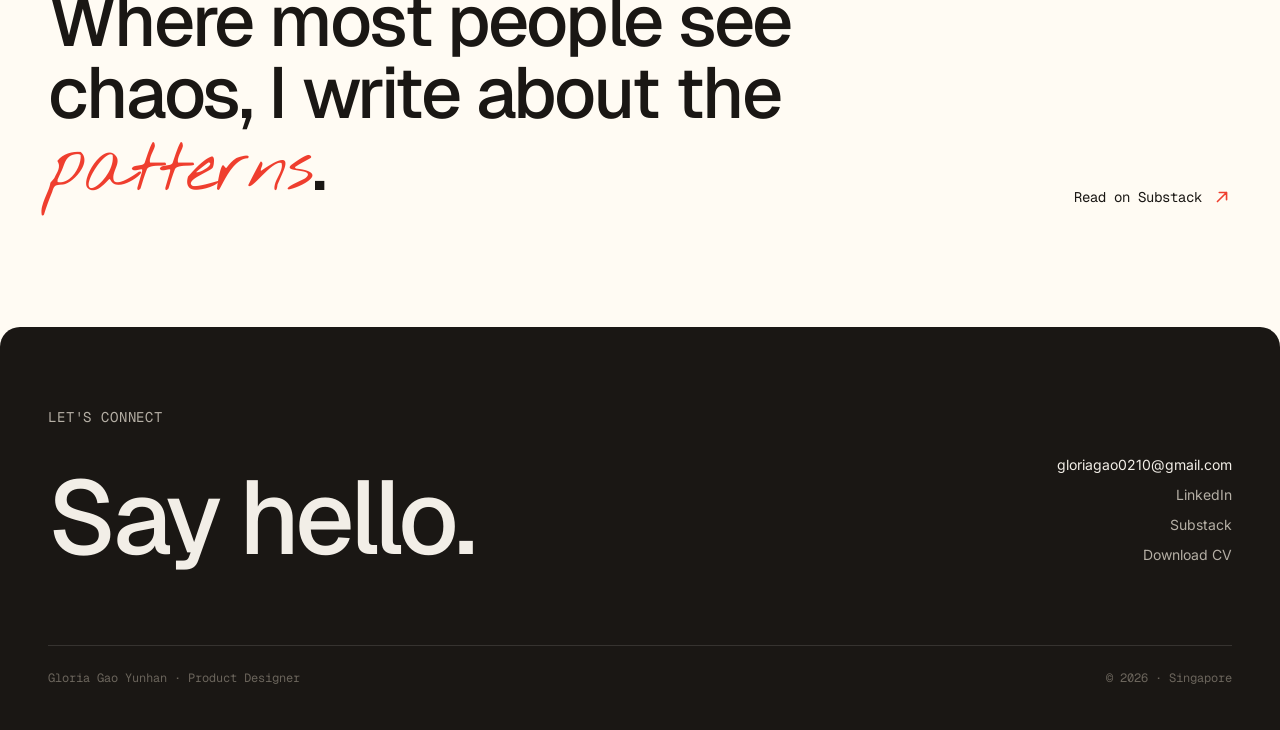
==== commit 6e4d5c22: "Move the form before/after into Solution as its first item - The standalone "Visual Craft" section i" ====
--- a/index.html
+++ b/index.html
@@ -14,7 +14,7 @@
 
 <!-- ?v= is a cache-buster: bump the number whenever styles.css changes so browsers
      fetch the new file instead of reusing the copy they already have. -->
-<link rel="stylesheet" href="css/styles.css?v=67">
+<link rel="stylesheet" href="css/styles.css?v=68">
 </head>
 <body>
 
@@ -404,6 +404,6 @@
 
 </div>
 
-<script src="js/script.js?v=58"></script>
+<script src="js/script.js?v=59"></script>
 </body>
 </html>
--- a/css/styles.css
+++ b/css/styles.css
@@ -1581,7 +1581,6 @@
   position: relative;
   aspect-ratio: 16 / 10;
   overflow: hidden;
-  border: 1px solid var(--color-stroke);
   background: var(--color-surface);
   touch-action: pan-y;
   --pos: 50%;
@@ -1606,7 +1605,7 @@
   bottom: 0;
   left: var(--pos);
   width: 2px;
-  background: var(--color-bg);
+  background: var(--color-stroke);
   transform: translateX(-1px);
   pointer-events: none;
 }
@@ -1653,6 +1652,11 @@
 }
 .cs-compare-label--before { left: 16px; }
 .cs-compare-label--after { right: 16px; }
+/* Each tag lives in its own corner, so once the split line is dragged up to
+   it the tag would be floating over the wrong screenshot — script.js fades
+   it out instead. */
+.cs-compare-label { transition: opacity .2s ease; }
+.cs-compare-label.is-hidden { opacity: 0; }
 .cs-compare-range {
   position: absolute;
   inset: 0;
@@ -1846,6 +1850,7 @@
 
 @media (prefers-reduced-motion: reduce) {
   .cs-iter-stage img { transition: none; }
+  .cs-compare-label { transition: none; }
 }
 
 /* ---------- Case study page — responsive ---------- */
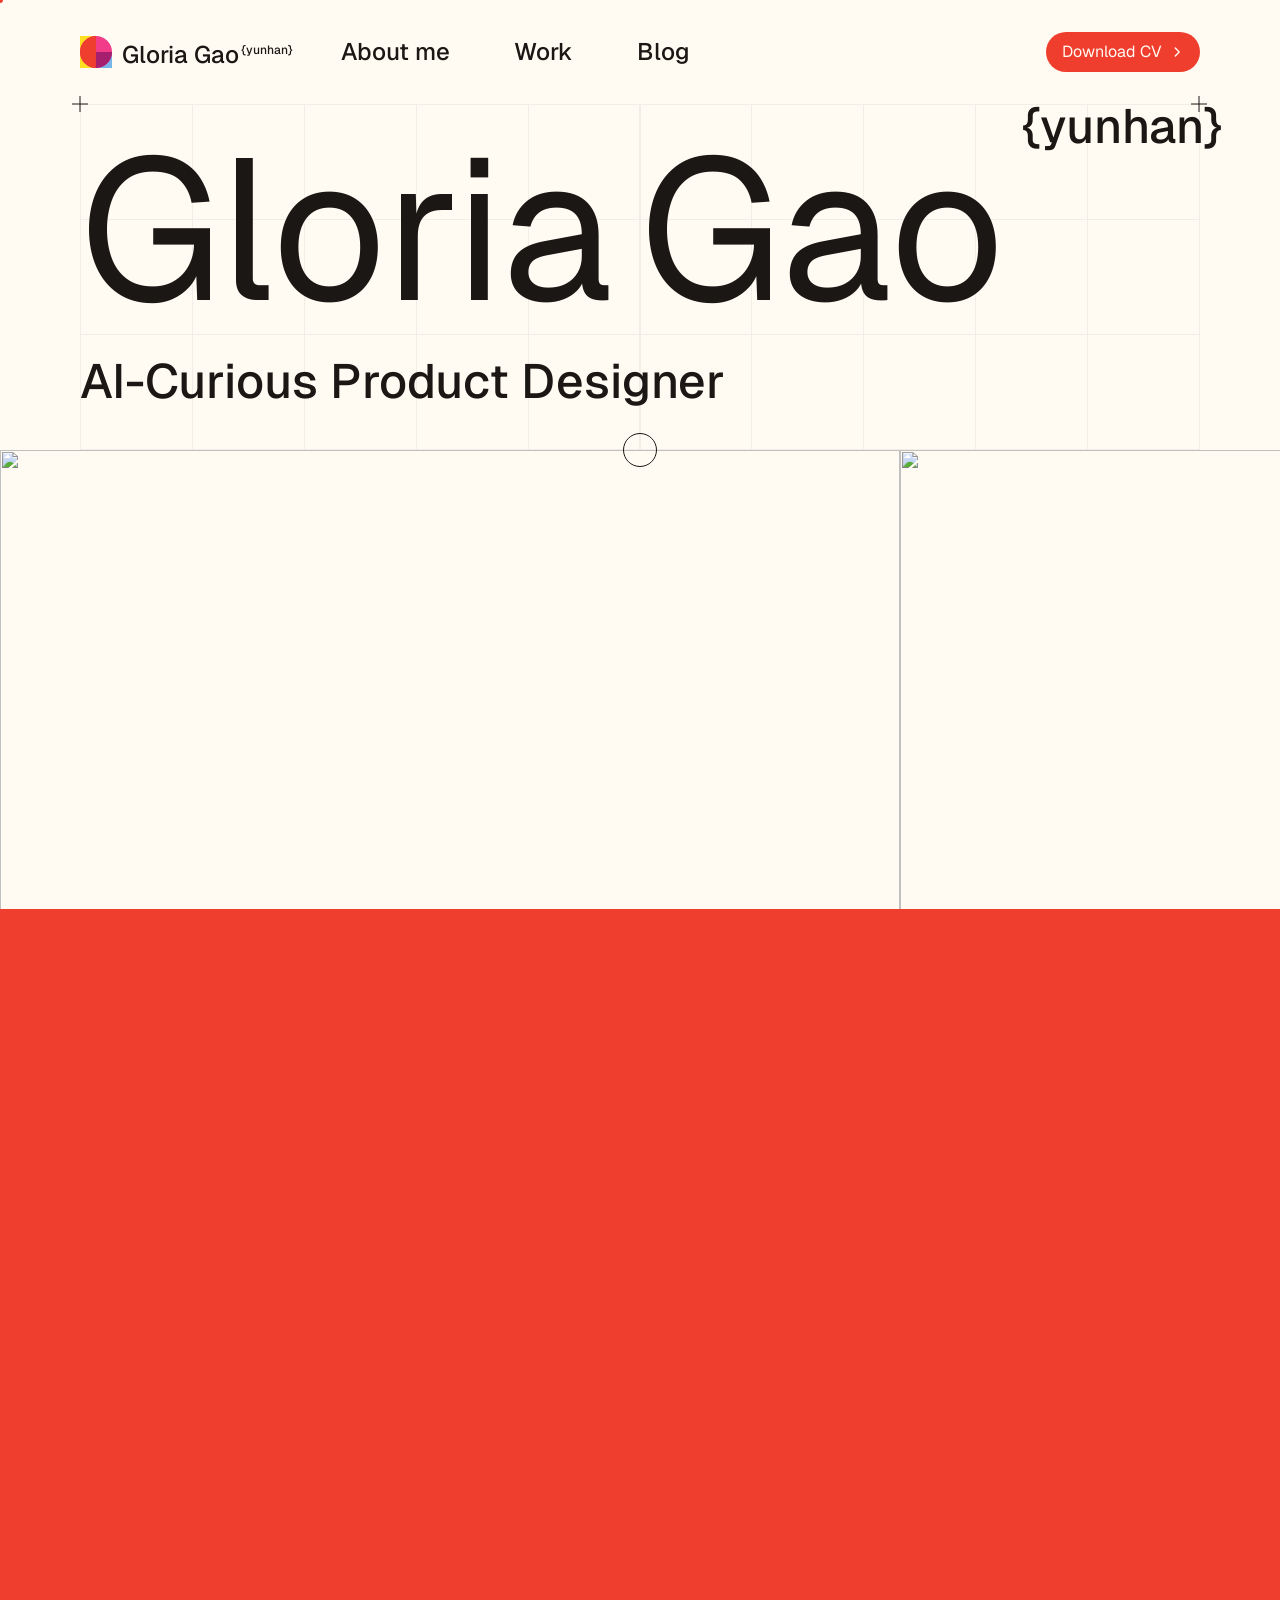
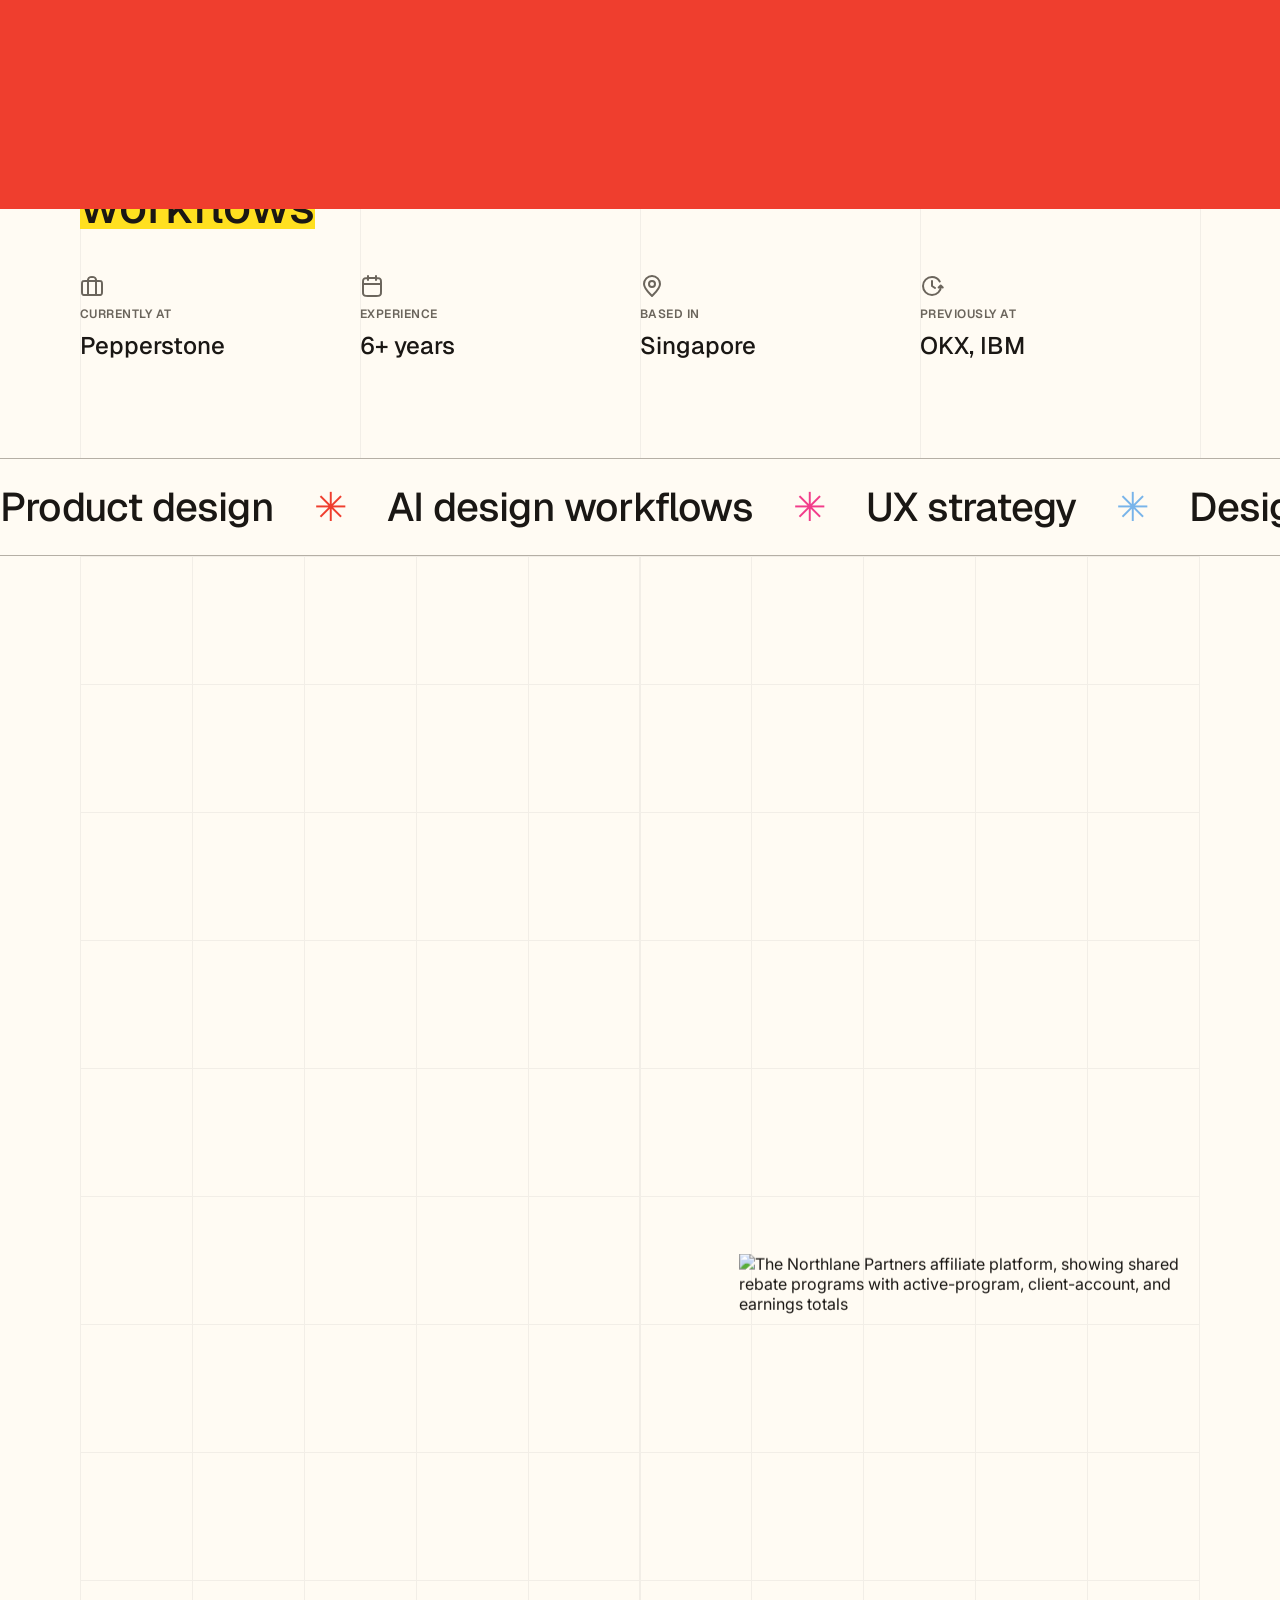
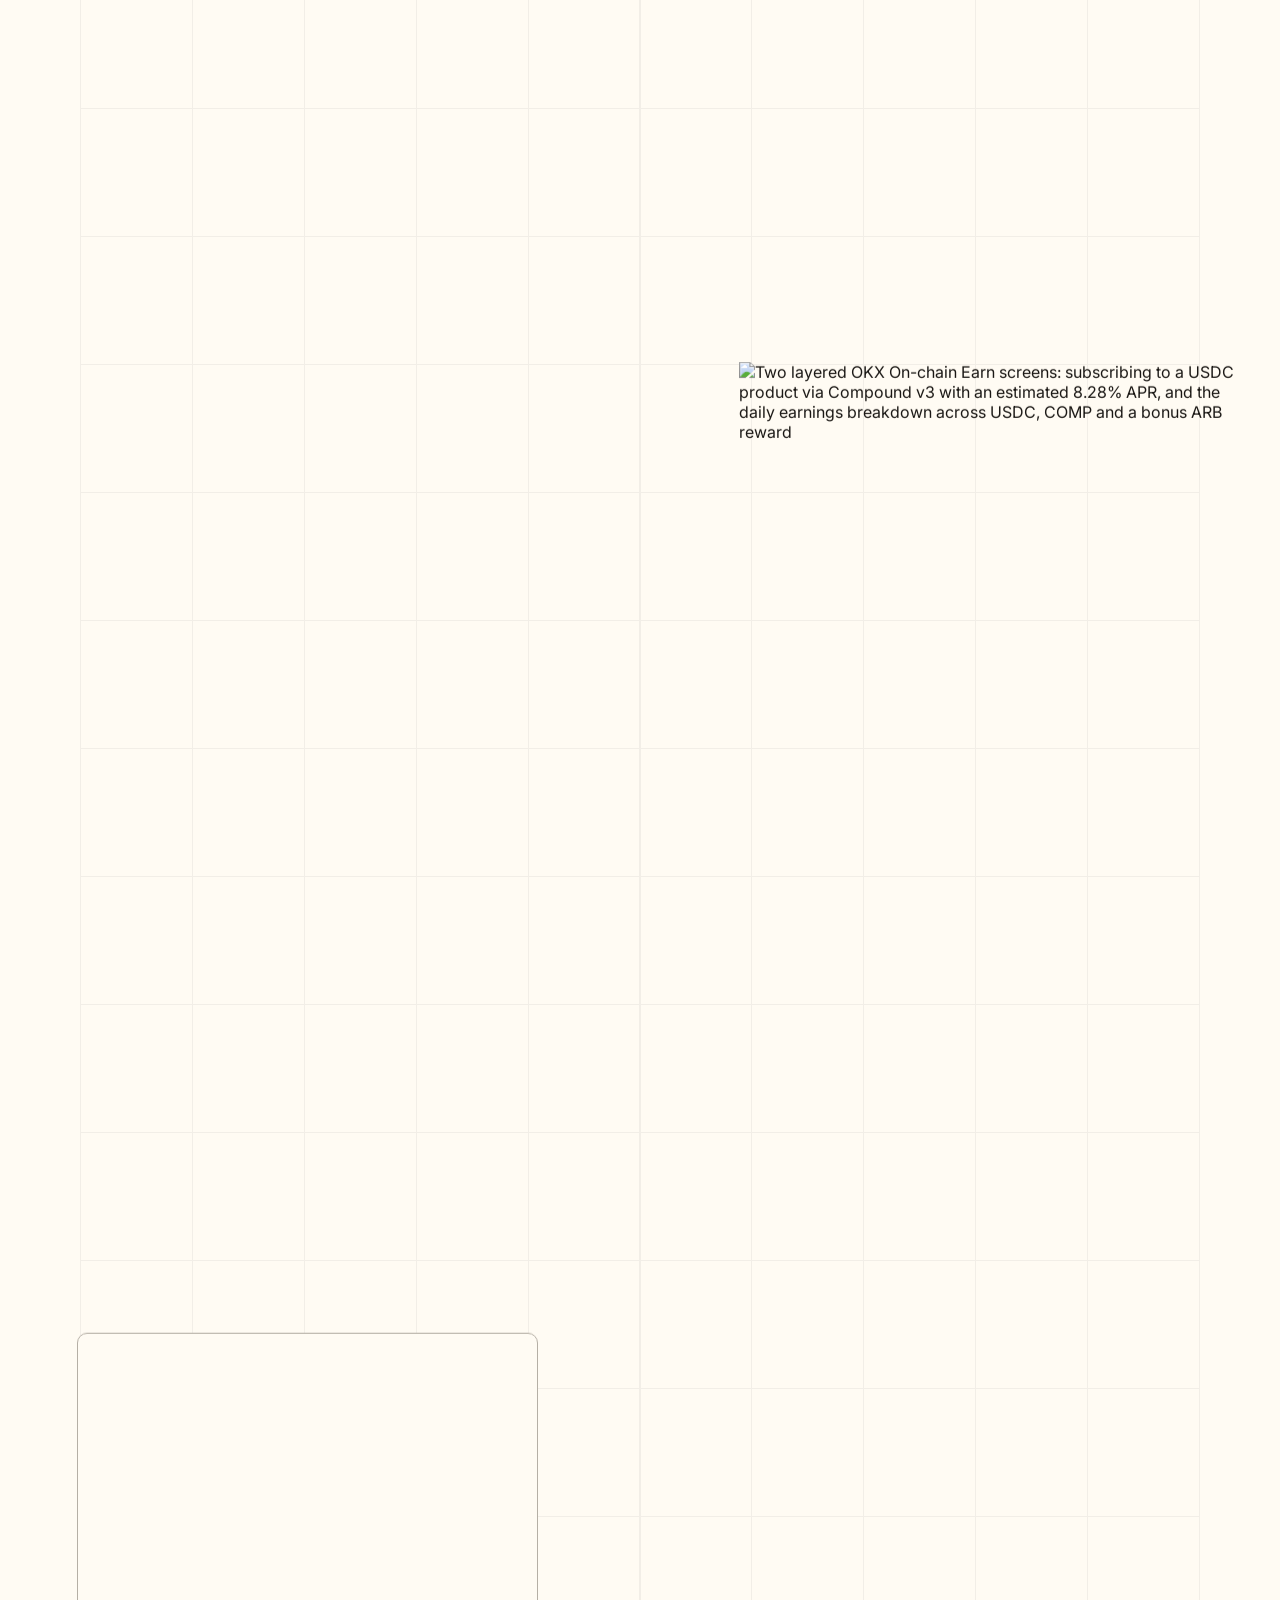
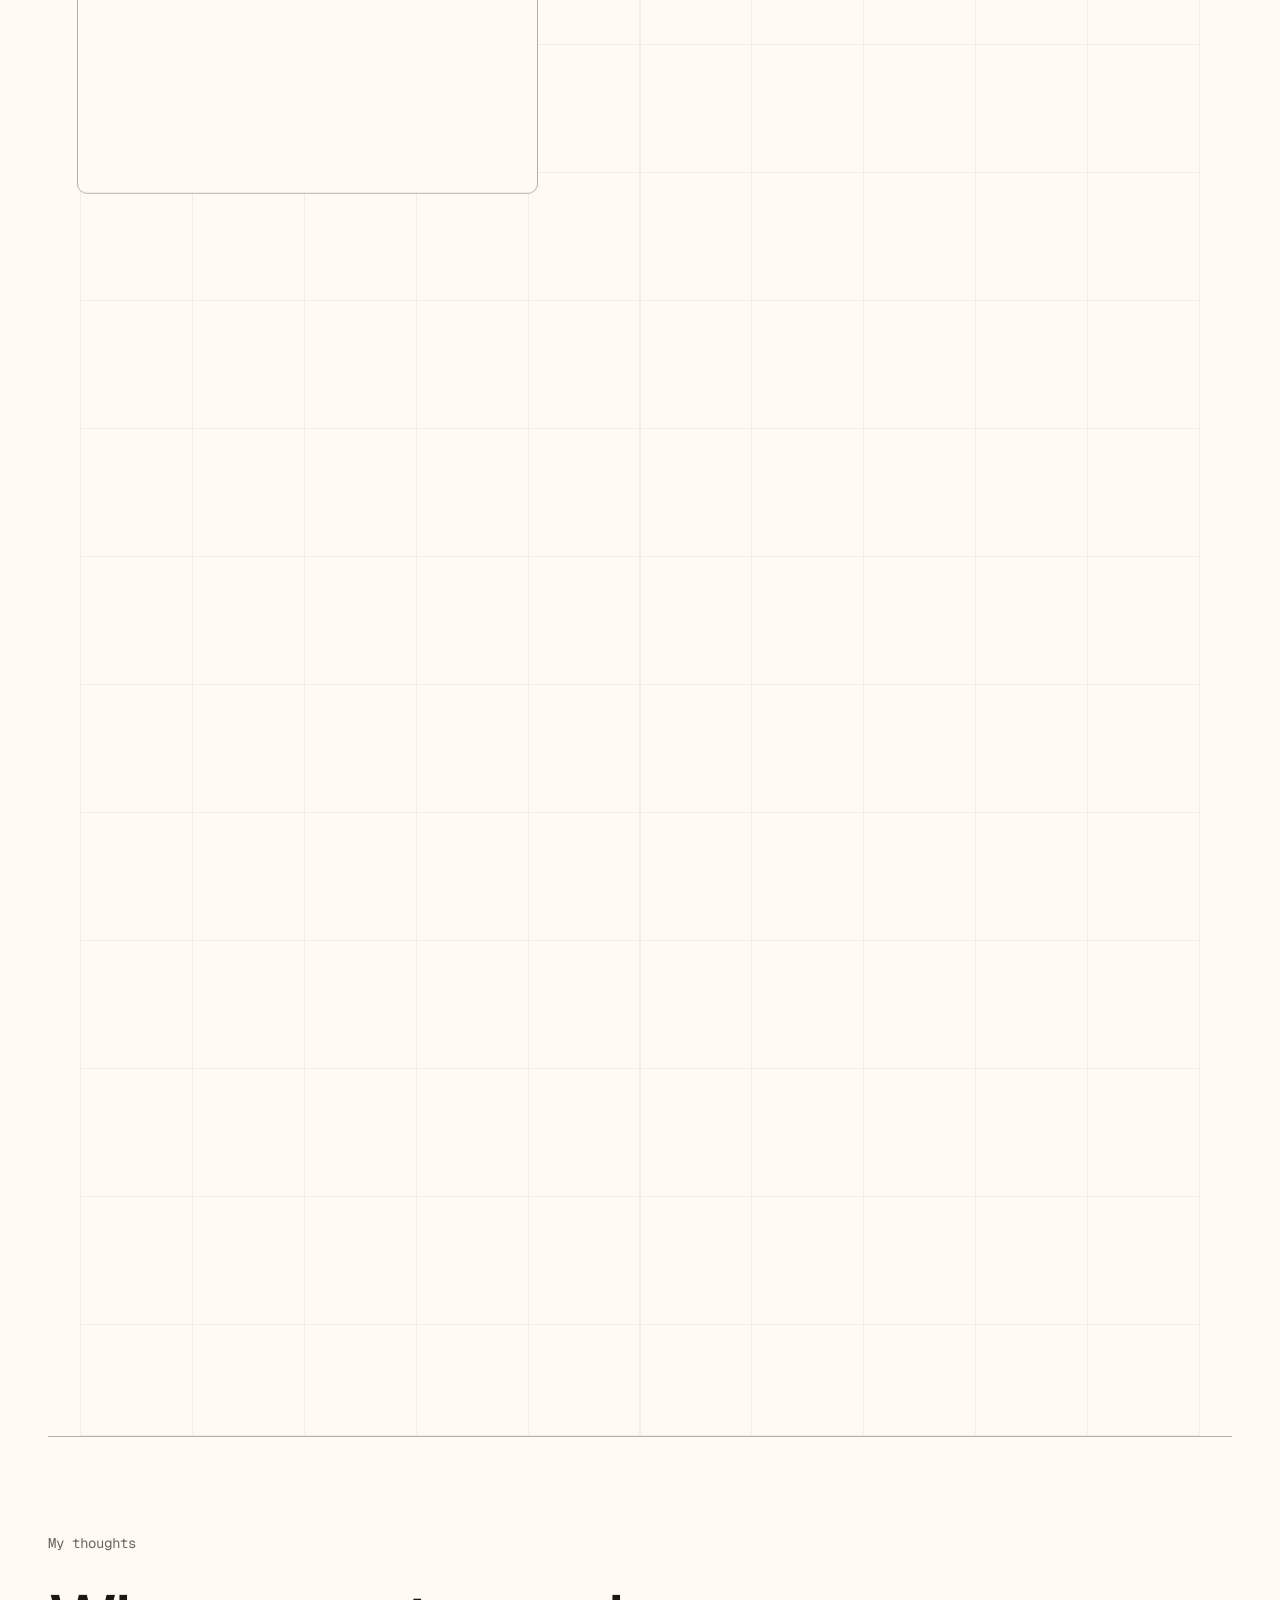
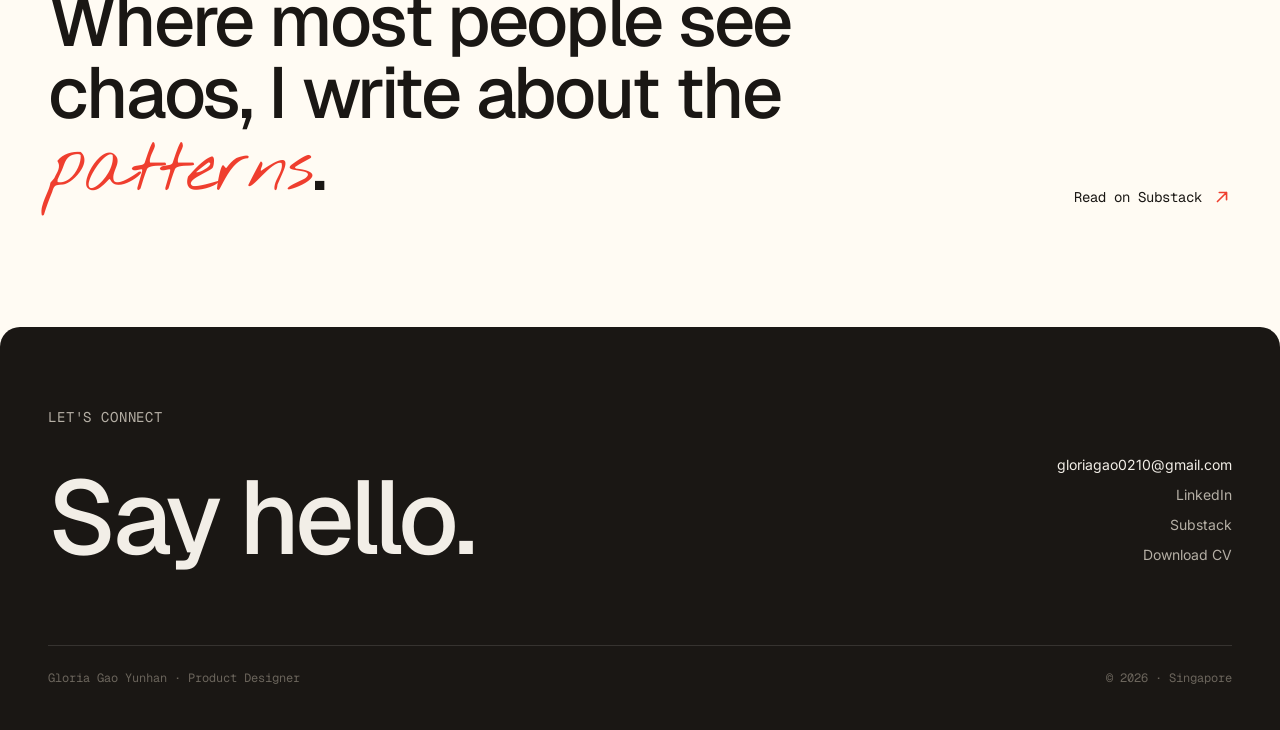
==== commit 9f832175: "Add a 1px stroke-coloured rail down the case study side nav Shared rule, so Pepperstone, OKX and Aff" ====
--- a/index.html
+++ b/index.html
@@ -14,7 +14,7 @@
 
 <!-- ?v= is a cache-buster: bump the number whenever styles.css changes so browsers
      fetch the new file instead of reusing the copy they already have. -->
-<link rel="stylesheet" href="css/styles.css?v=68">
+<link rel="stylesheet" href="css/styles.css?v=69">
 </head>
 <body>
 
--- a/css/styles.css
+++ b/css/styles.css
@@ -1231,7 +1231,15 @@
   color: var(--color-text-secondary);
   margin-bottom: 16px;
 }
-.cs-sidenav ul { list-style: none; margin: 0; padding: 0; }
+/* A 1px rail down the whole list. Drawn as a background rather than a
+   pseudo-element so it sits beneath the links: the active link's 2px red
+   marker then covers it instead of being painted over. */
+.cs-sidenav ul {
+  list-style: none;
+  margin: 0;
+  padding: 0;
+  background: linear-gradient(var(--color-stroke), var(--color-stroke)) no-repeat left top / 1px 100%;
+}
 .cs-sidenav a {
   display: block;
   padding: 8px 0 8px 14px;
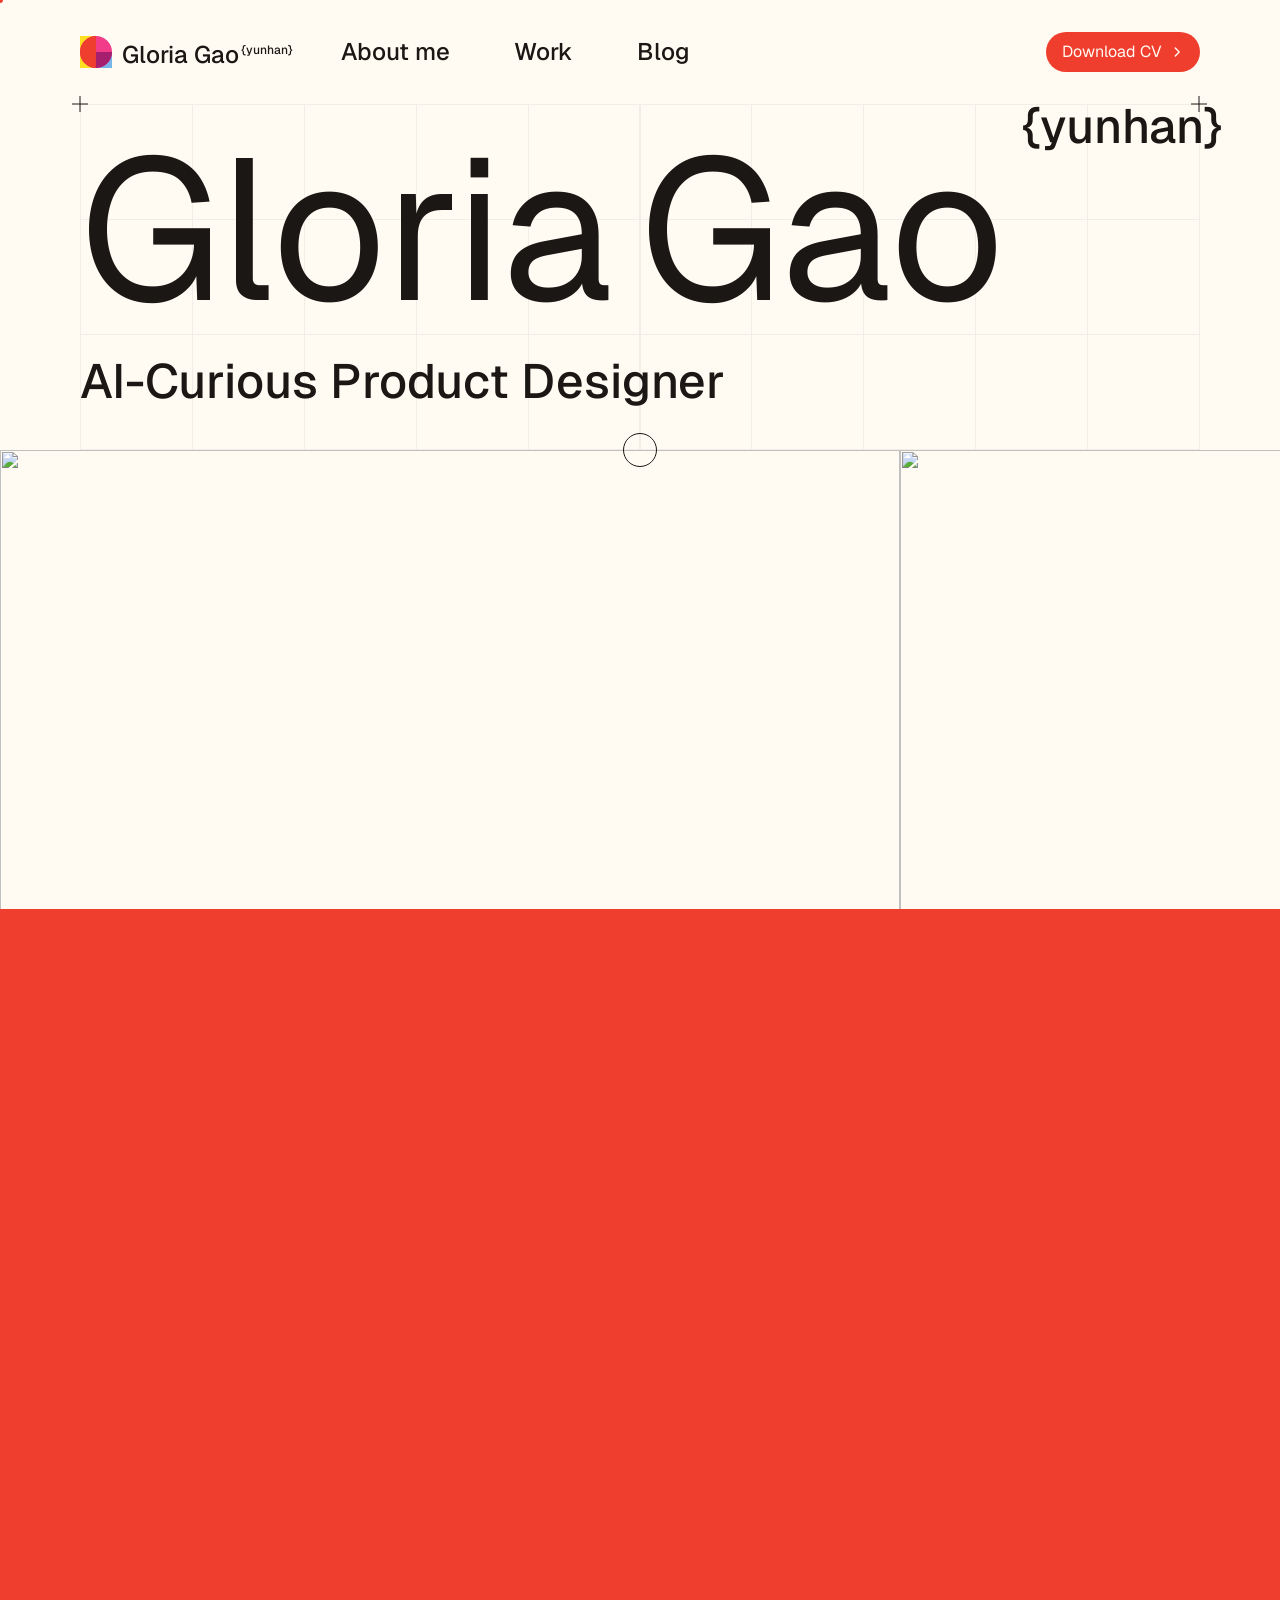
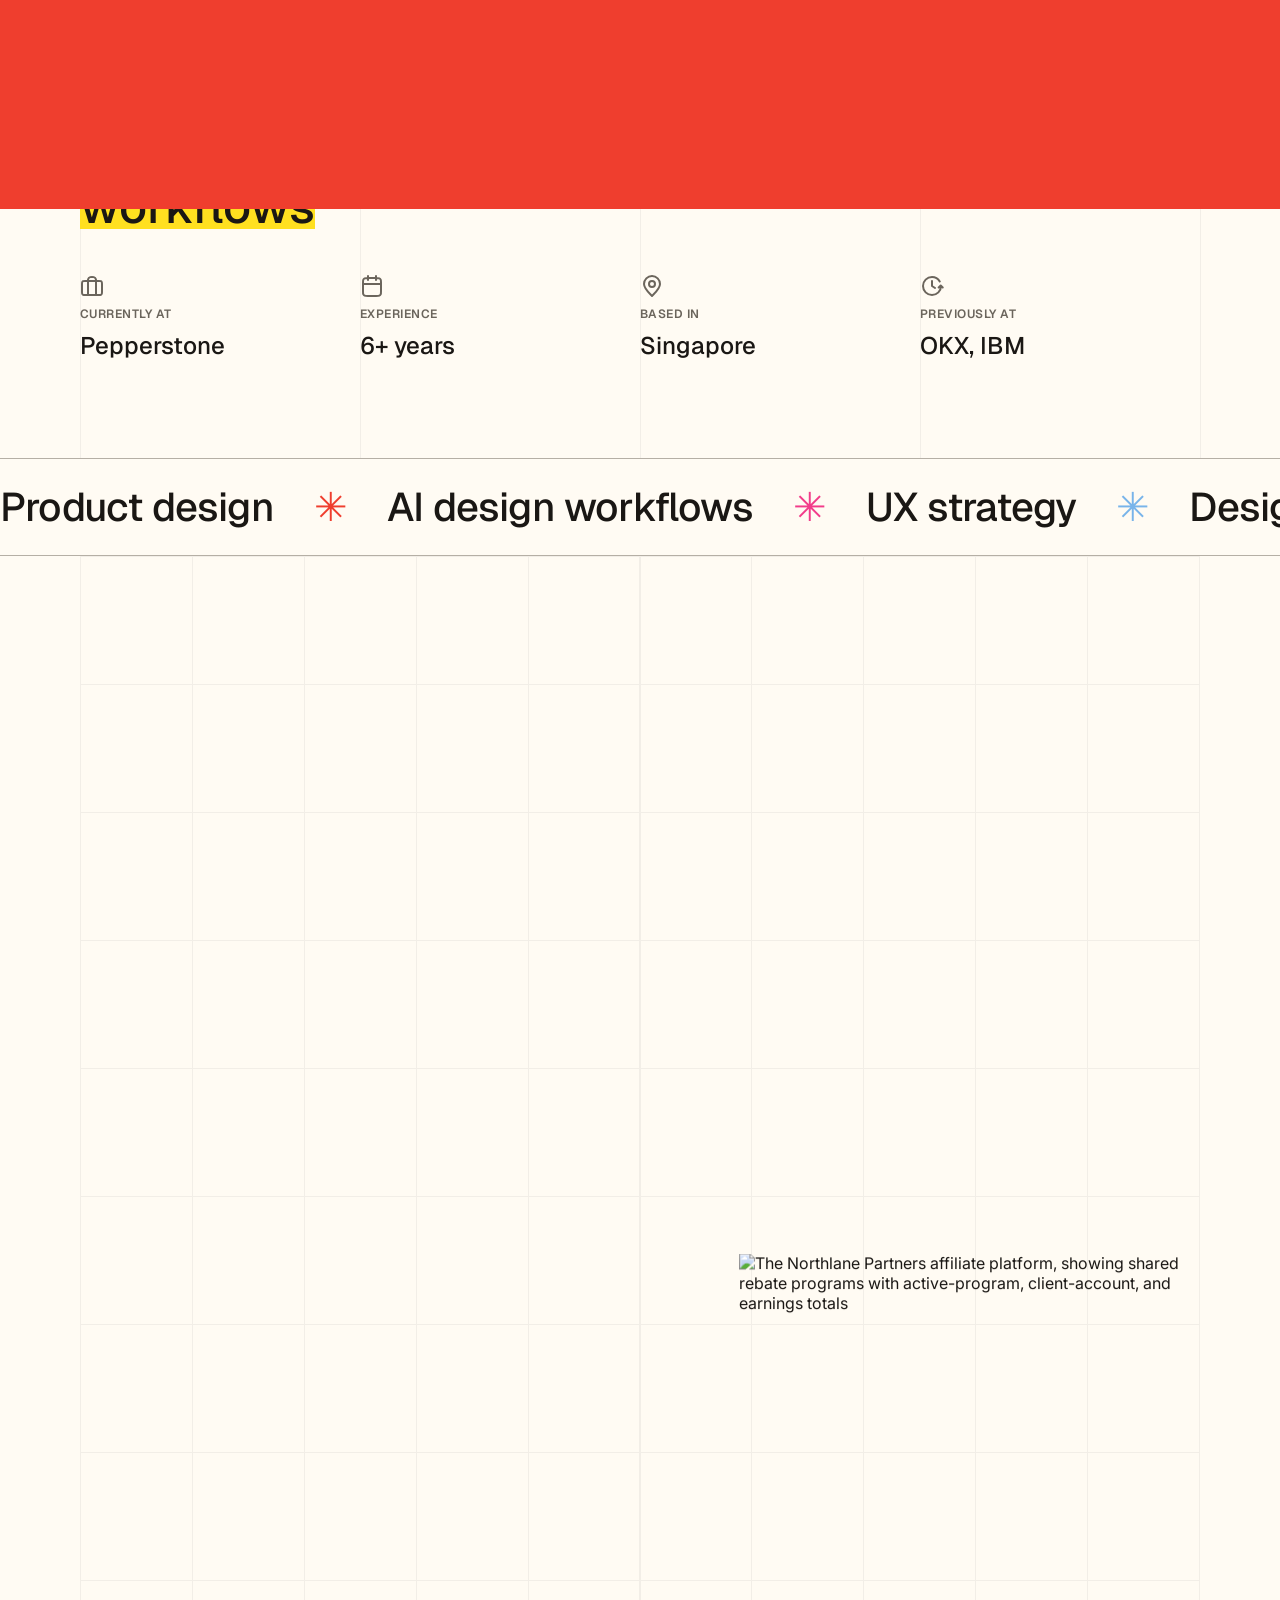
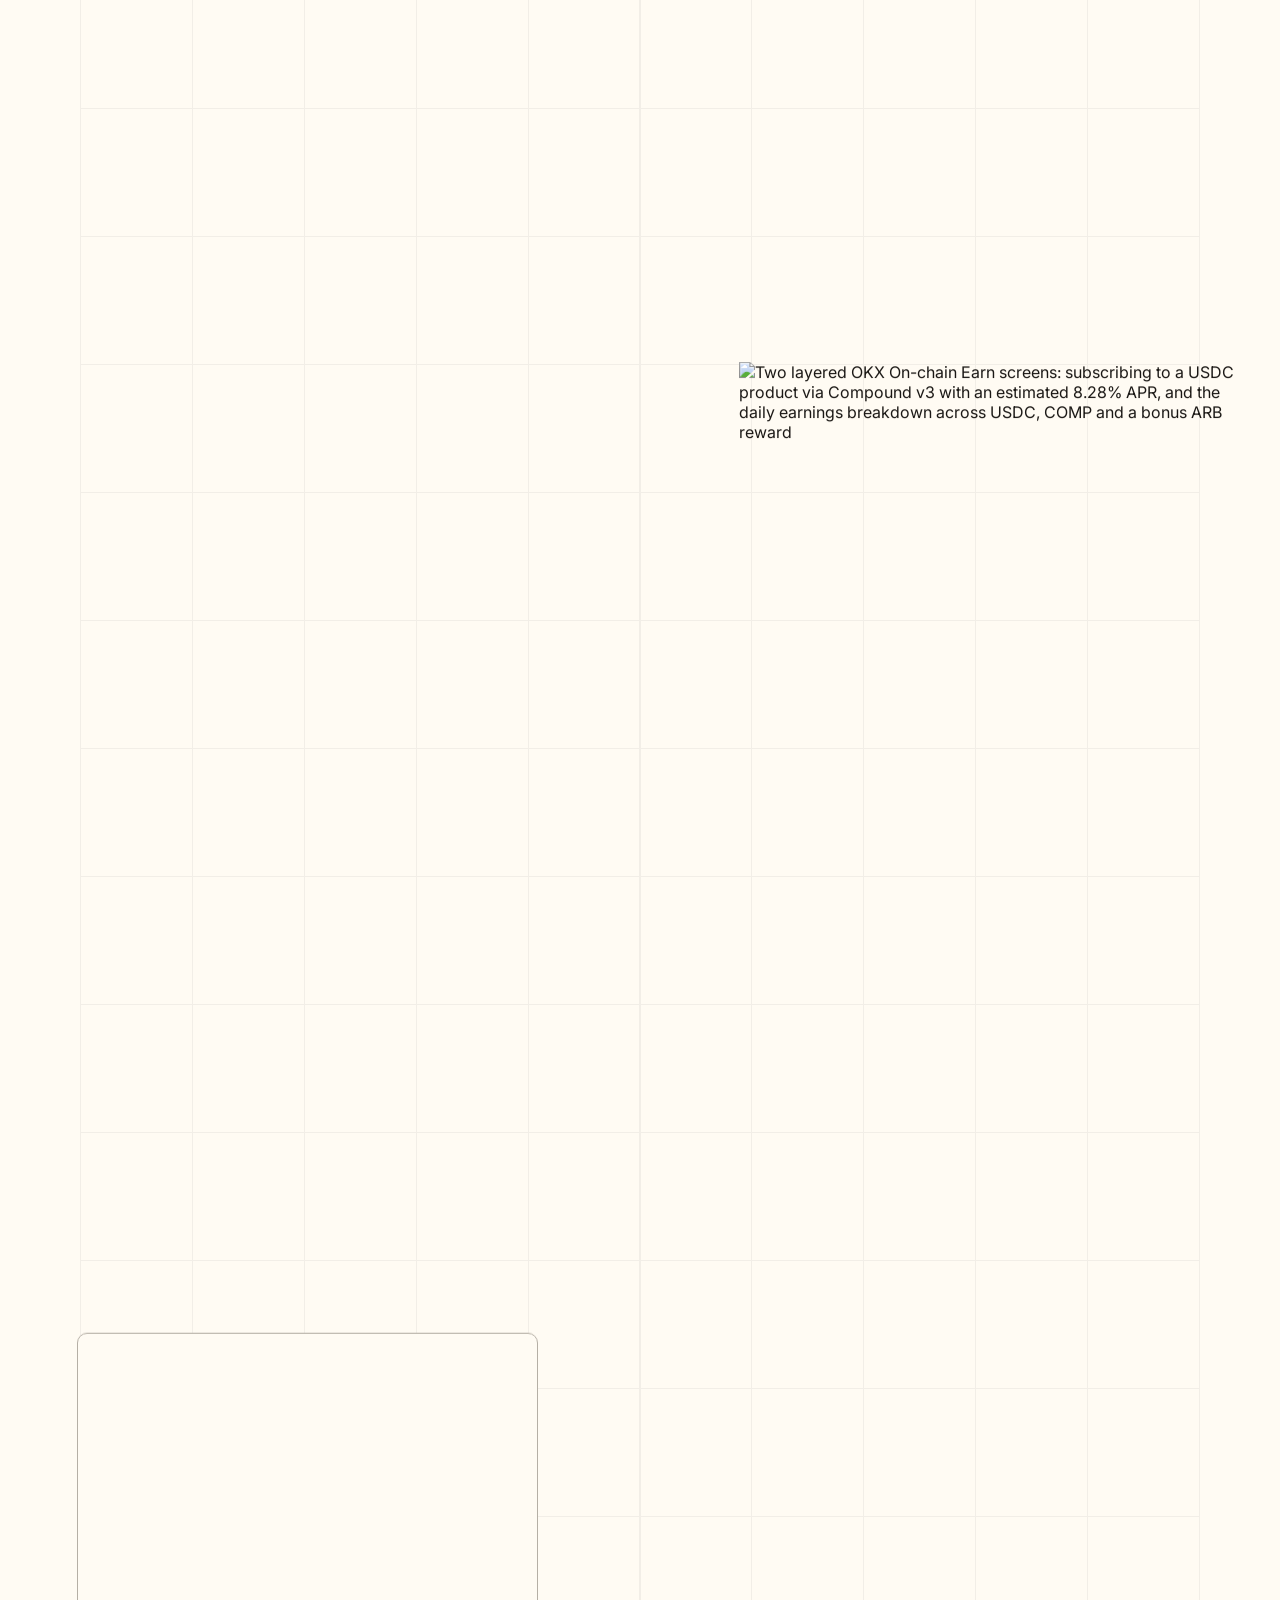
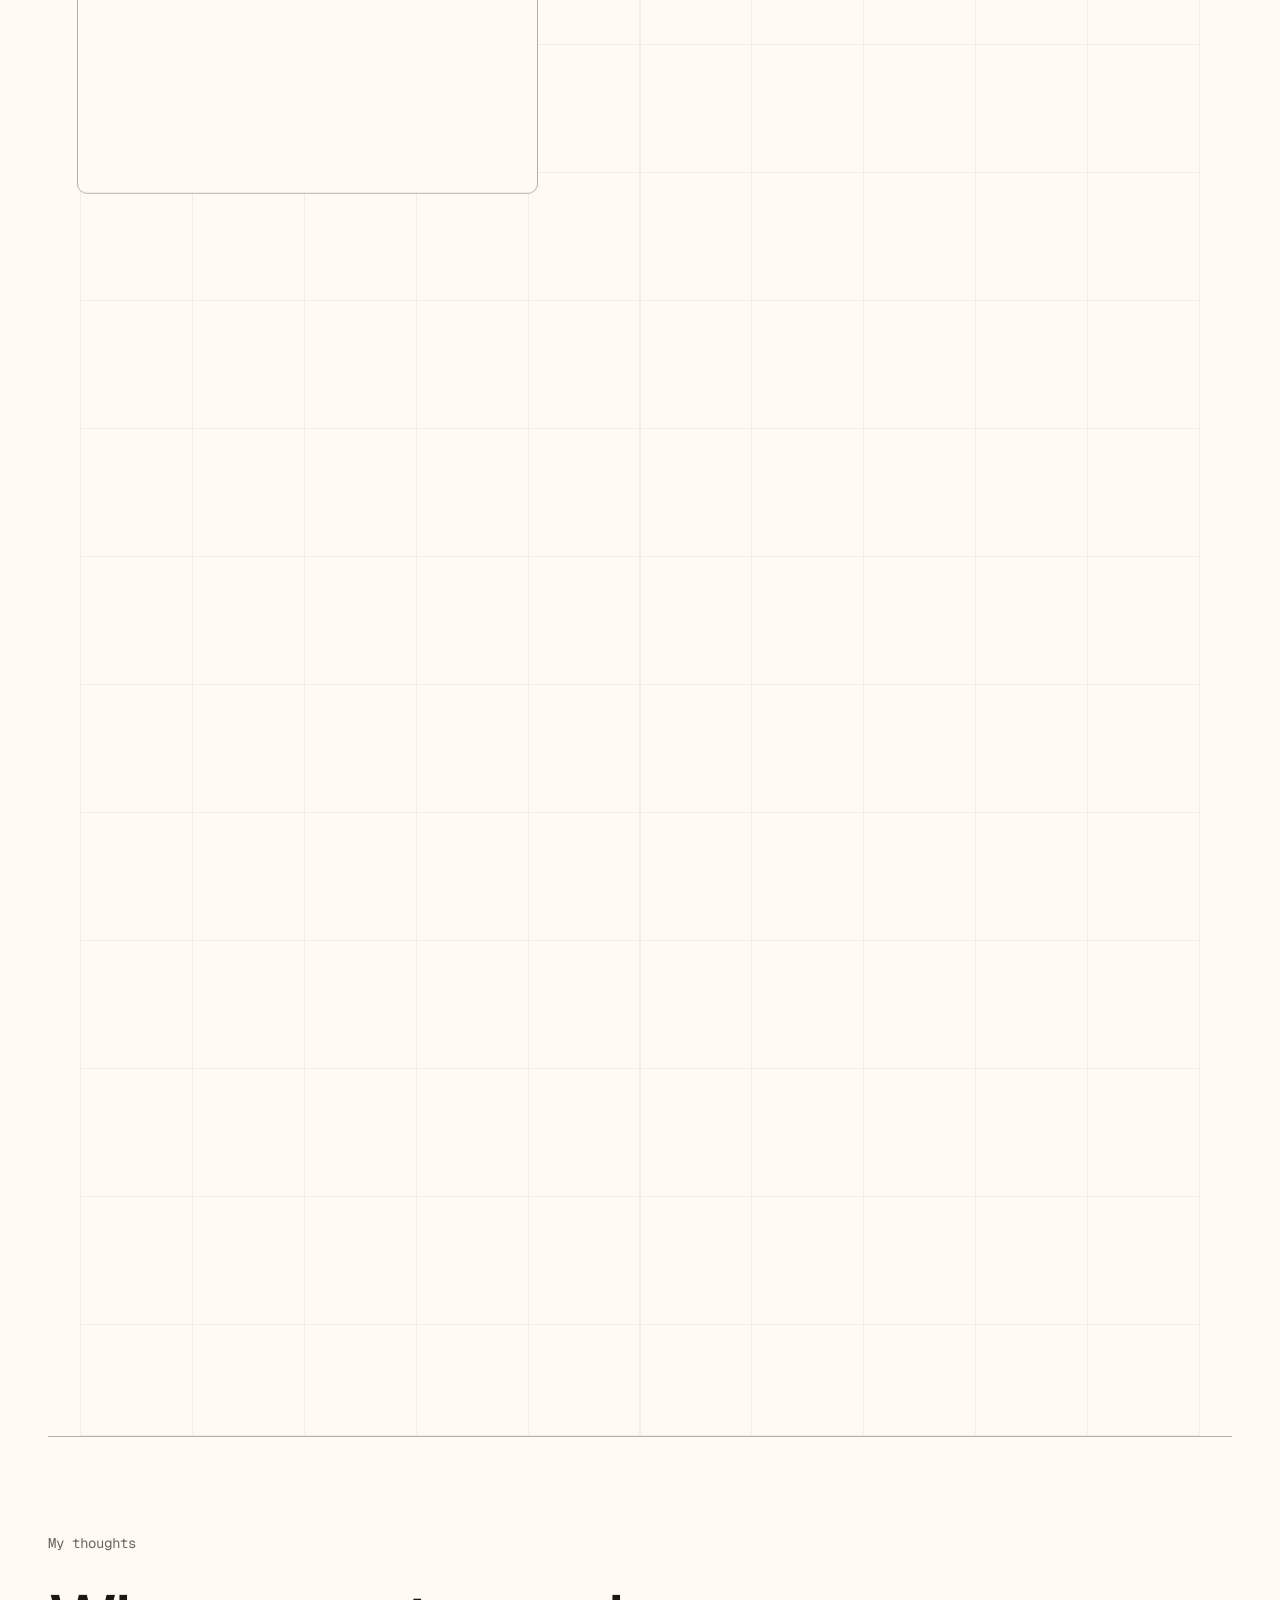
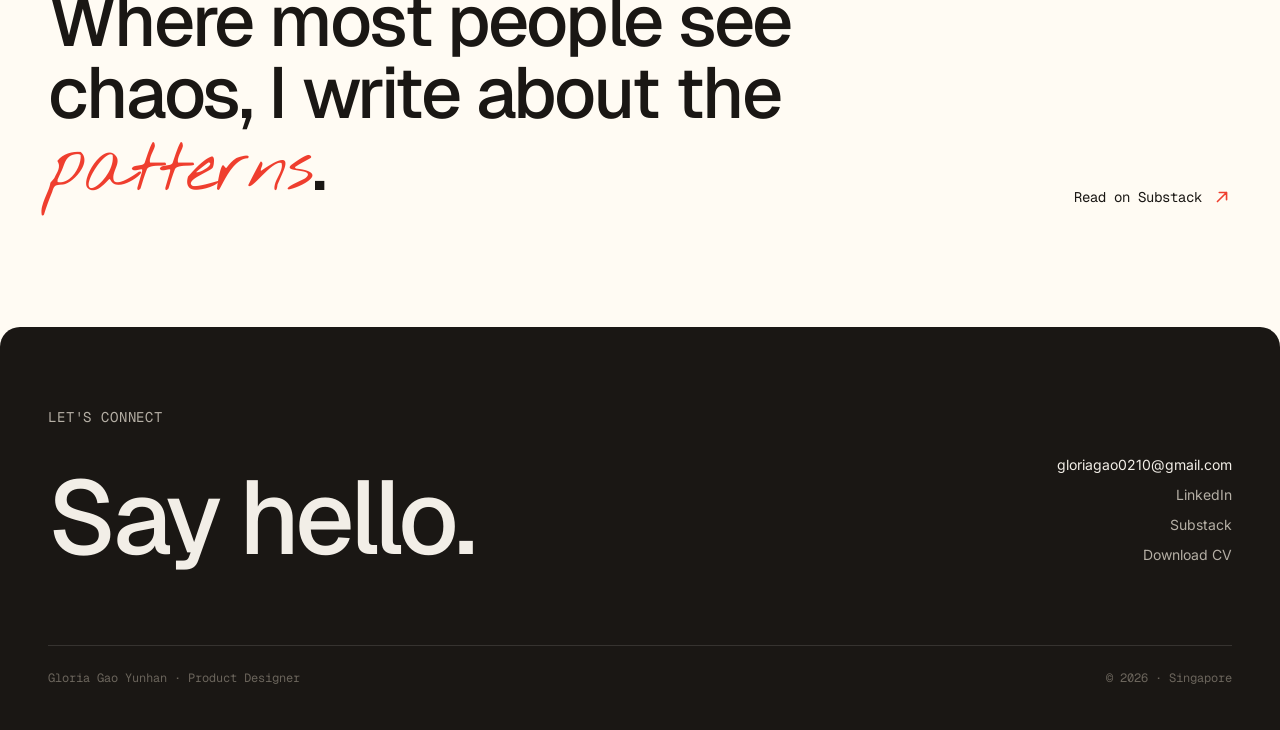
==== commit 607bf4c5: "Add "Design for scalability across 40+ products" to OKX design principles Third principle block, wit" ====
--- a/index.html
+++ b/index.html
@@ -14,7 +14,7 @@
 
 <!-- ?v= is a cache-buster: bump the number whenever styles.css changes so browsers
      fetch the new file instead of reusing the copy they already have. -->
-<link rel="stylesheet" href="css/styles.css?v=69">
+<link rel="stylesheet" href="css/styles.css?v=70">
 </head>
 <body>
 
--- a/css/styles.css
+++ b/css/styles.css
@@ -1464,6 +1464,15 @@
    thing before the figure instead of a paragraph. */
 .cs-solution .cs-jargon { margin-bottom: 32px; }
 
+/* ---------- Collage ----------
+   A justified two-row layout for boards of different shapes. Each tile
+   grows in proportion to its own aspect ratio (--ar, set in the markup),
+   which is exactly what makes every tile in a row the same height — so the
+   rows come out flush without cropping or distorting anything. */
+.cs-collage { display: flex; flex-direction: column; gap: 16px; }
+.cs-collage-row { display: flex; gap: 16px; }
+.cs-collage-row > .cs-figure { flex: var(--ar) 1 0%; min-width: 0; }
+
 /* ---------- Numbered principles ---------- */
 .cs-principles {
   list-style: none;
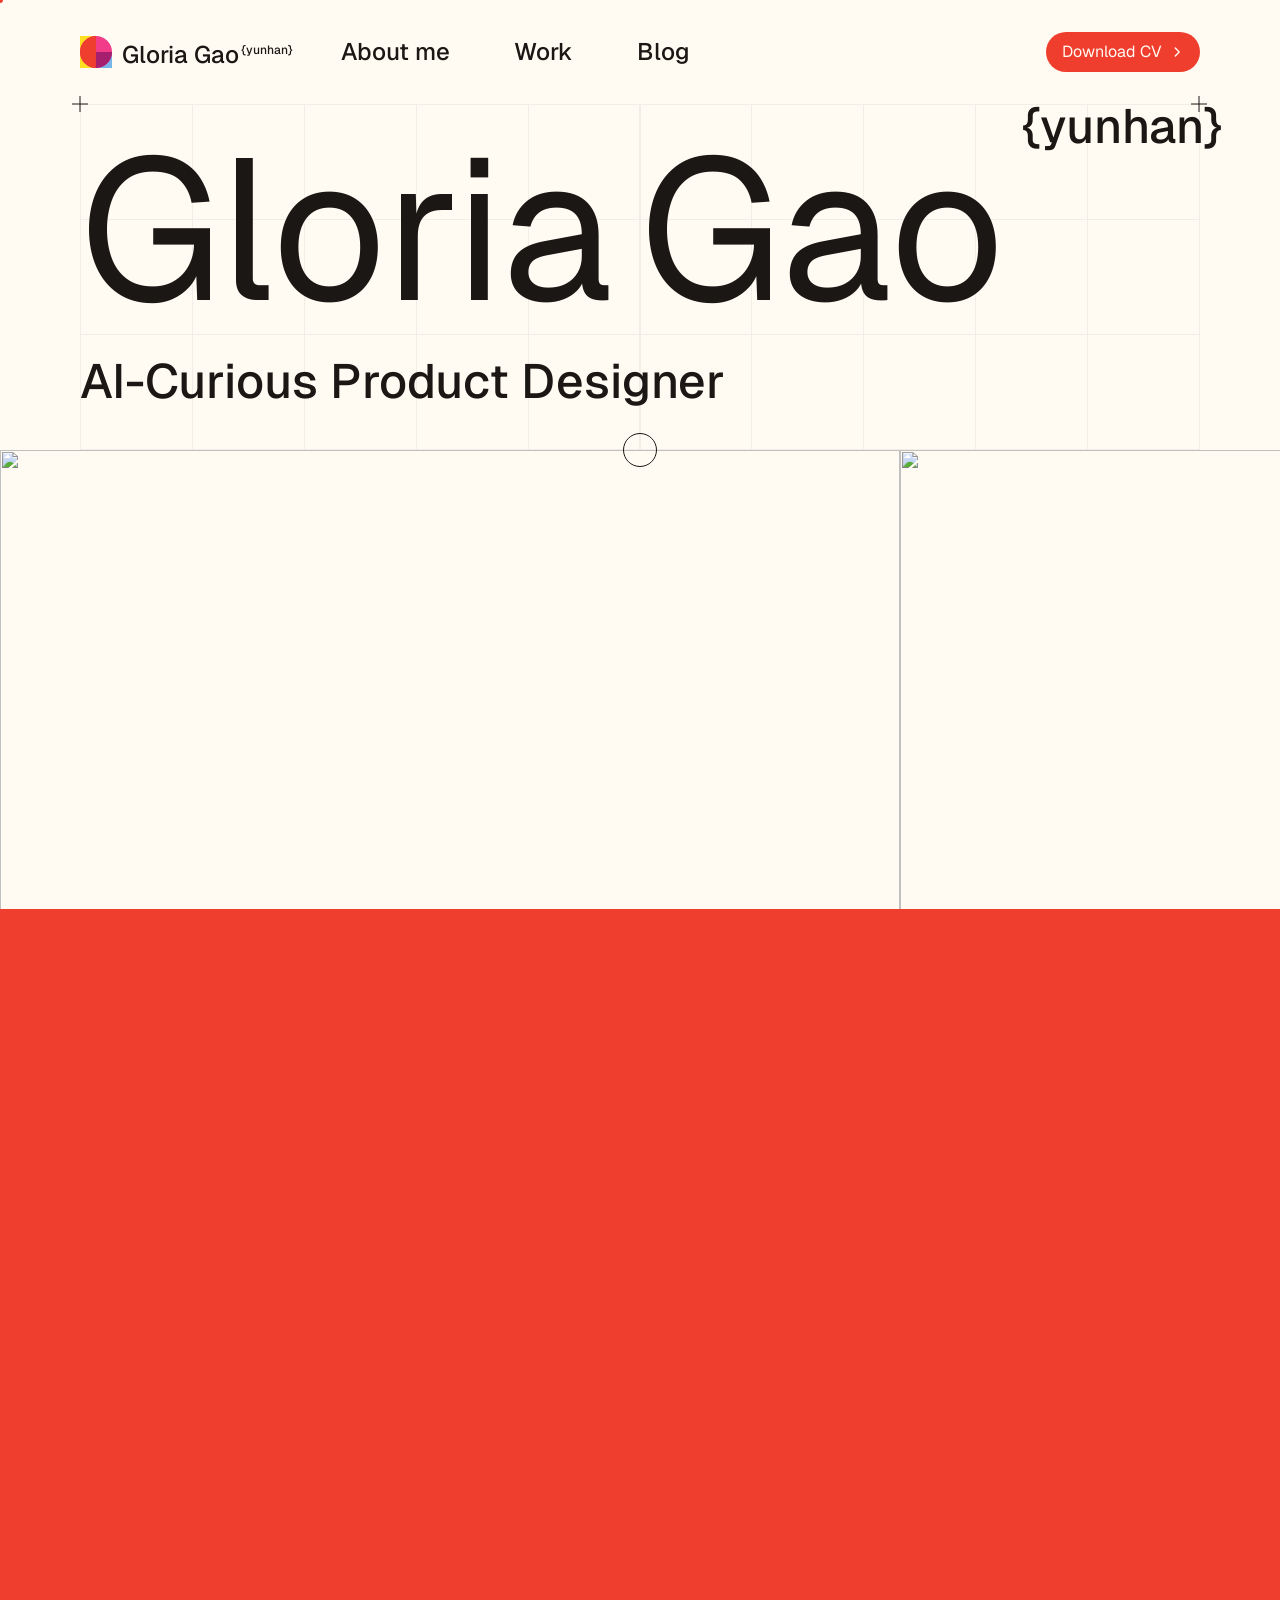
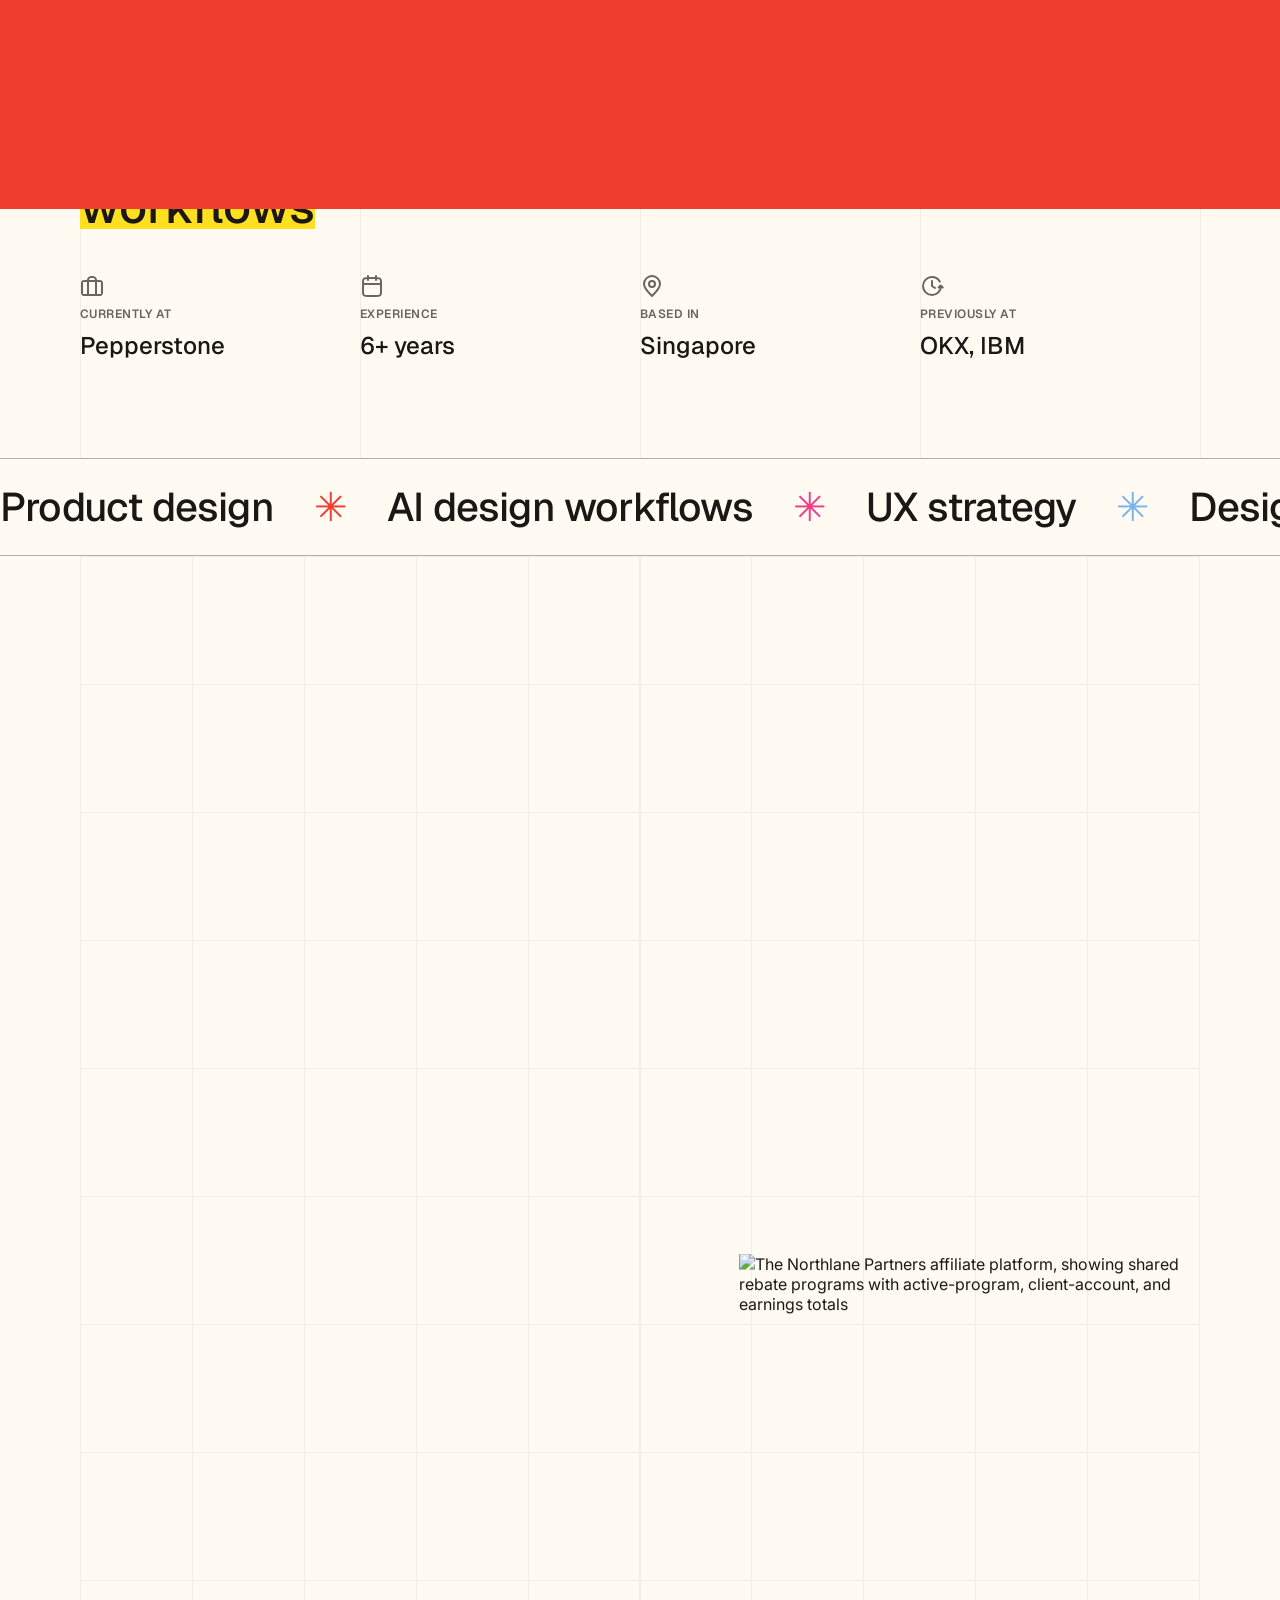
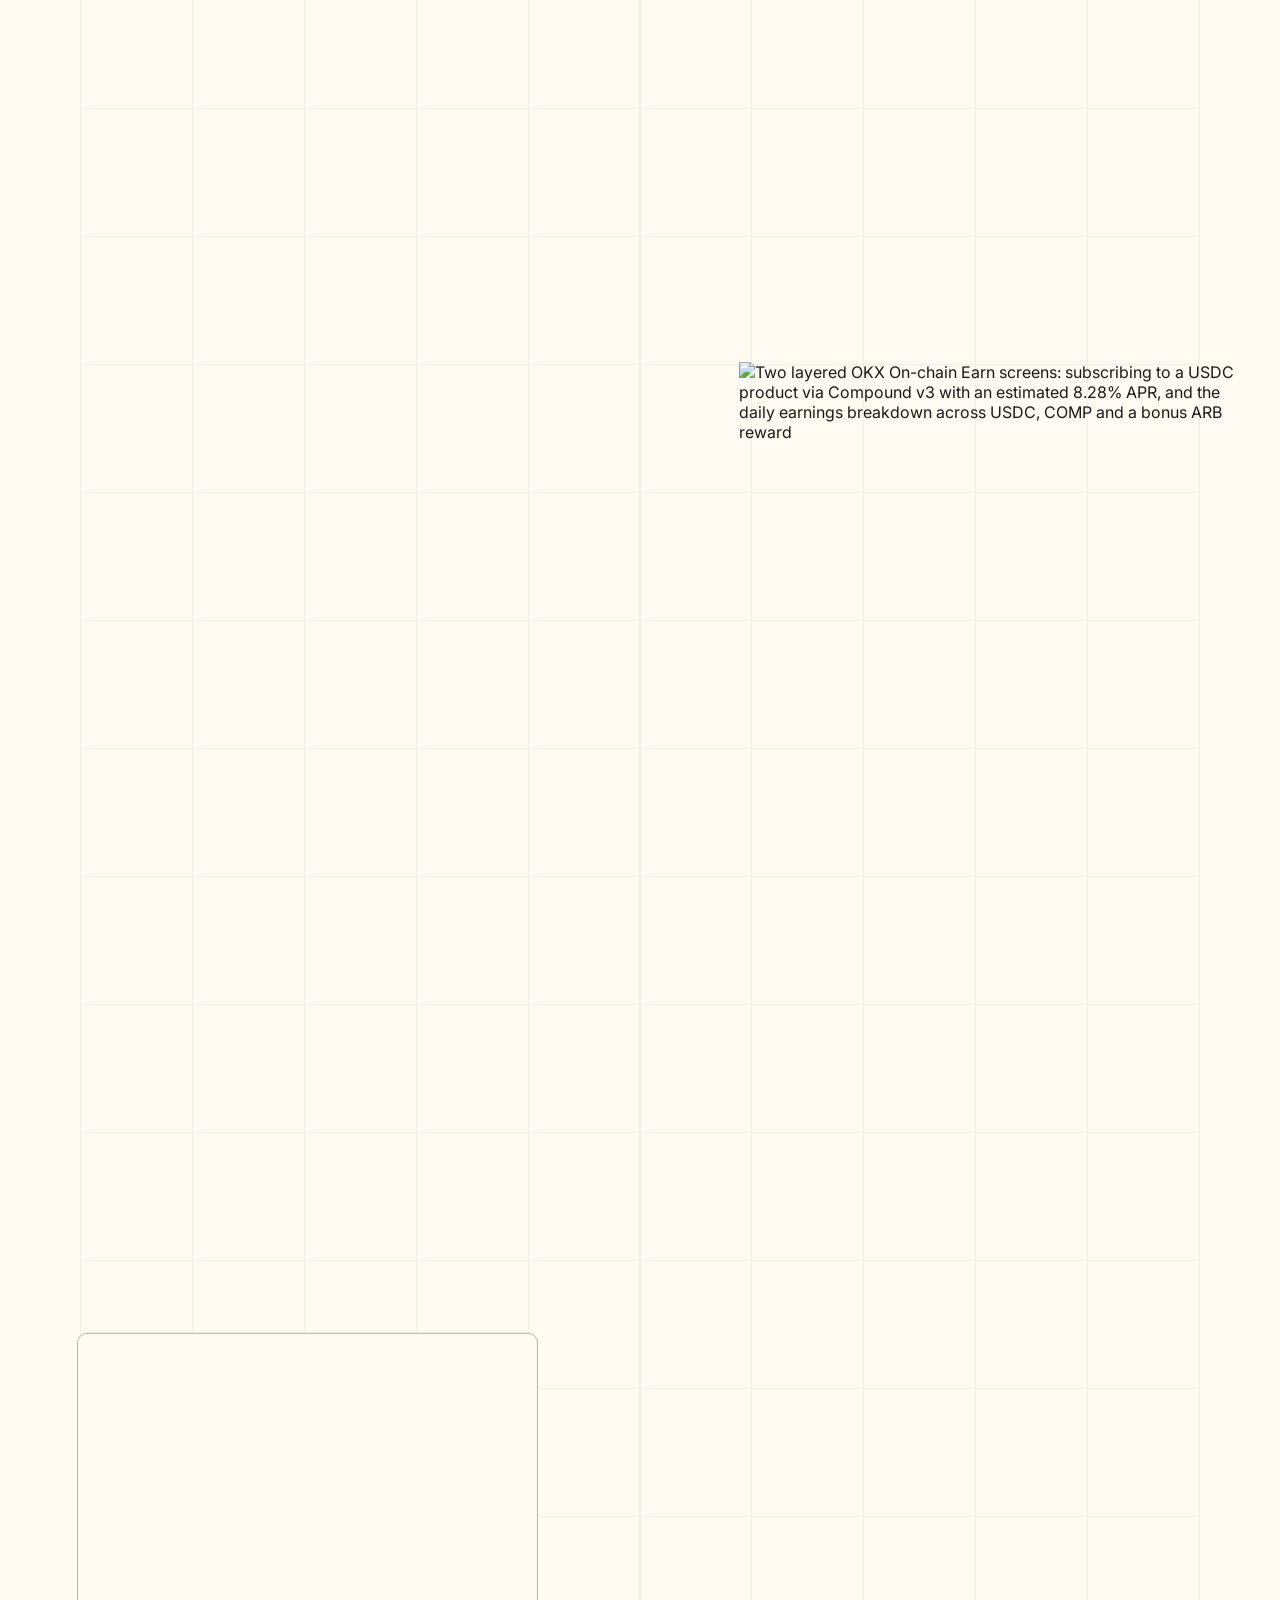
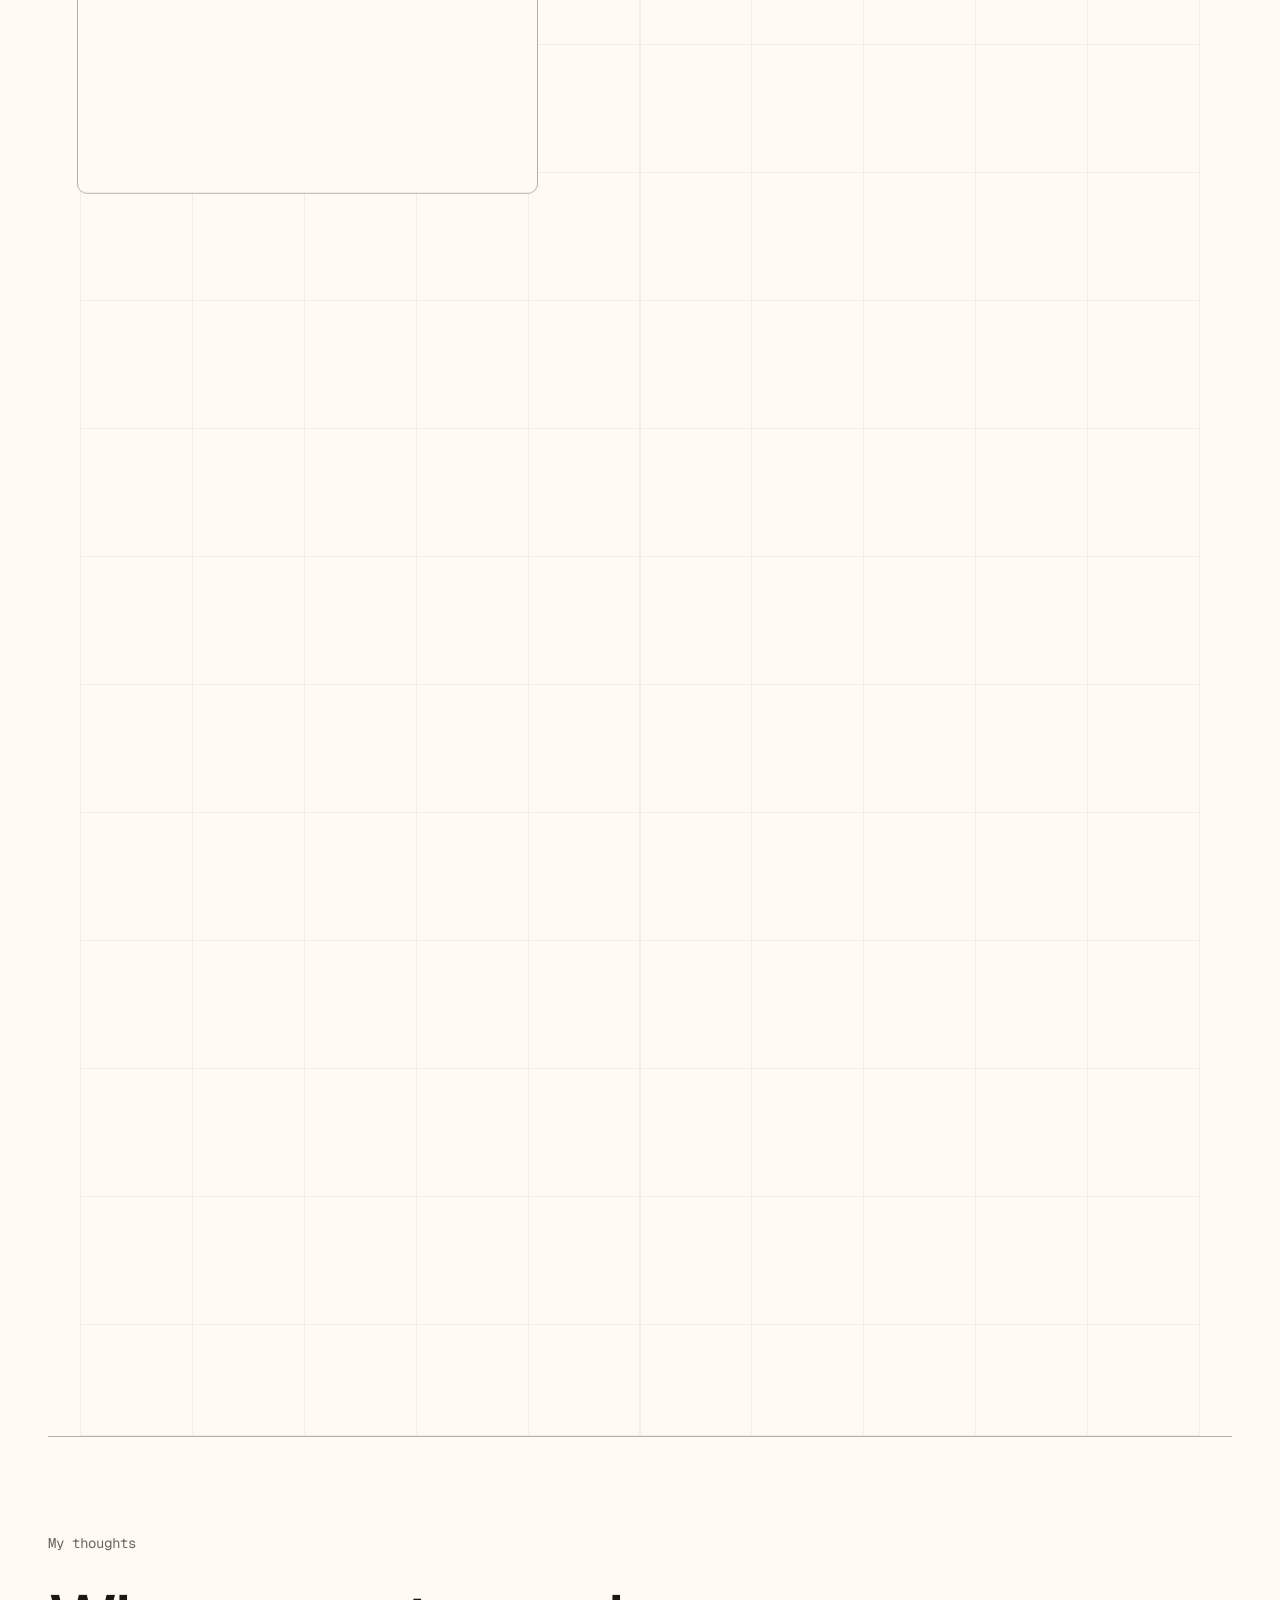
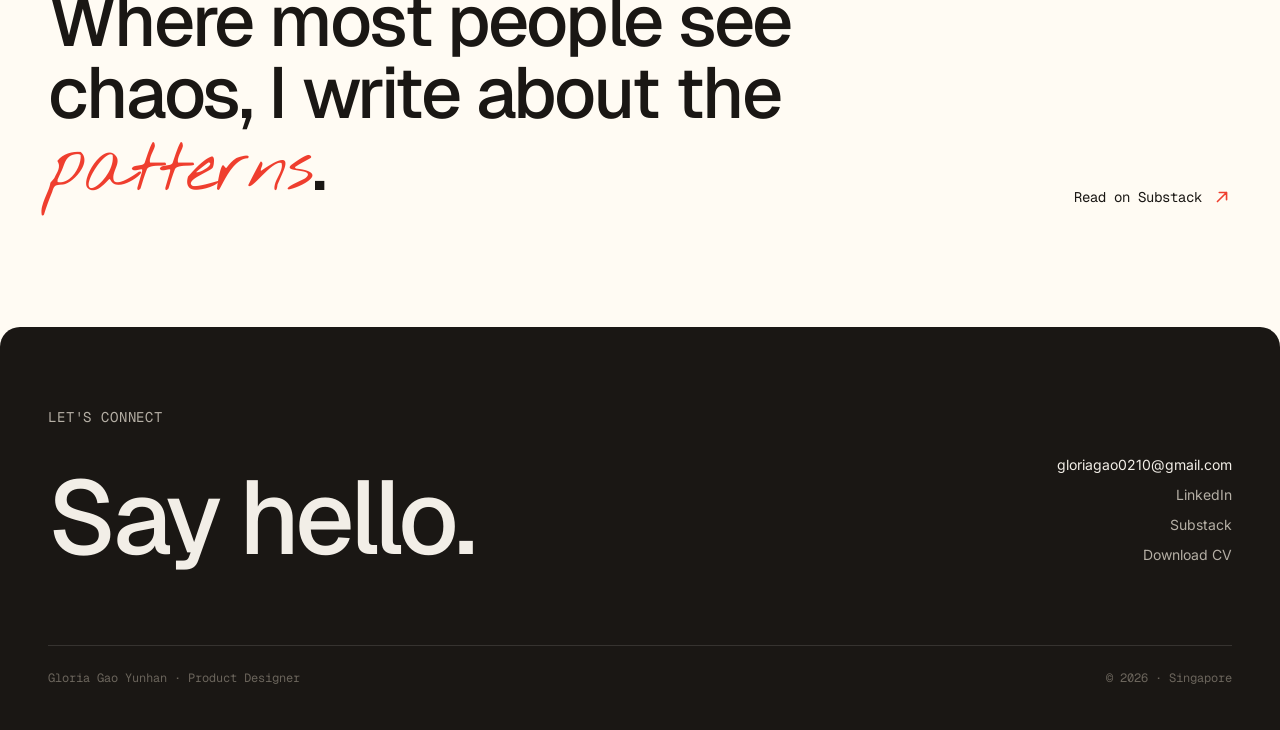
==== commit 516f8eac: "Add GoatCounter analytics to every page Cookie-free visit counts (pages, referrers, country) via the" ====
--- a/index.html
+++ b/index.html
@@ -405,5 +405,10 @@
 </div>
 
 <script src="js/script.js?v=59"></script>
+
+<!-- GoatCounter: cookie-free visit counts (dashboard: gloriagaoyunhan-design.goatcounter.com).
+     It ignores localhost, so previewing the site locally isn't counted. -->
+<script data-goatcounter="https://gloriagaoyunhan-design.goatcounter.com/count"
+        async src="//gc.zgo.at/count.js"></script>
 </body>
 </html>
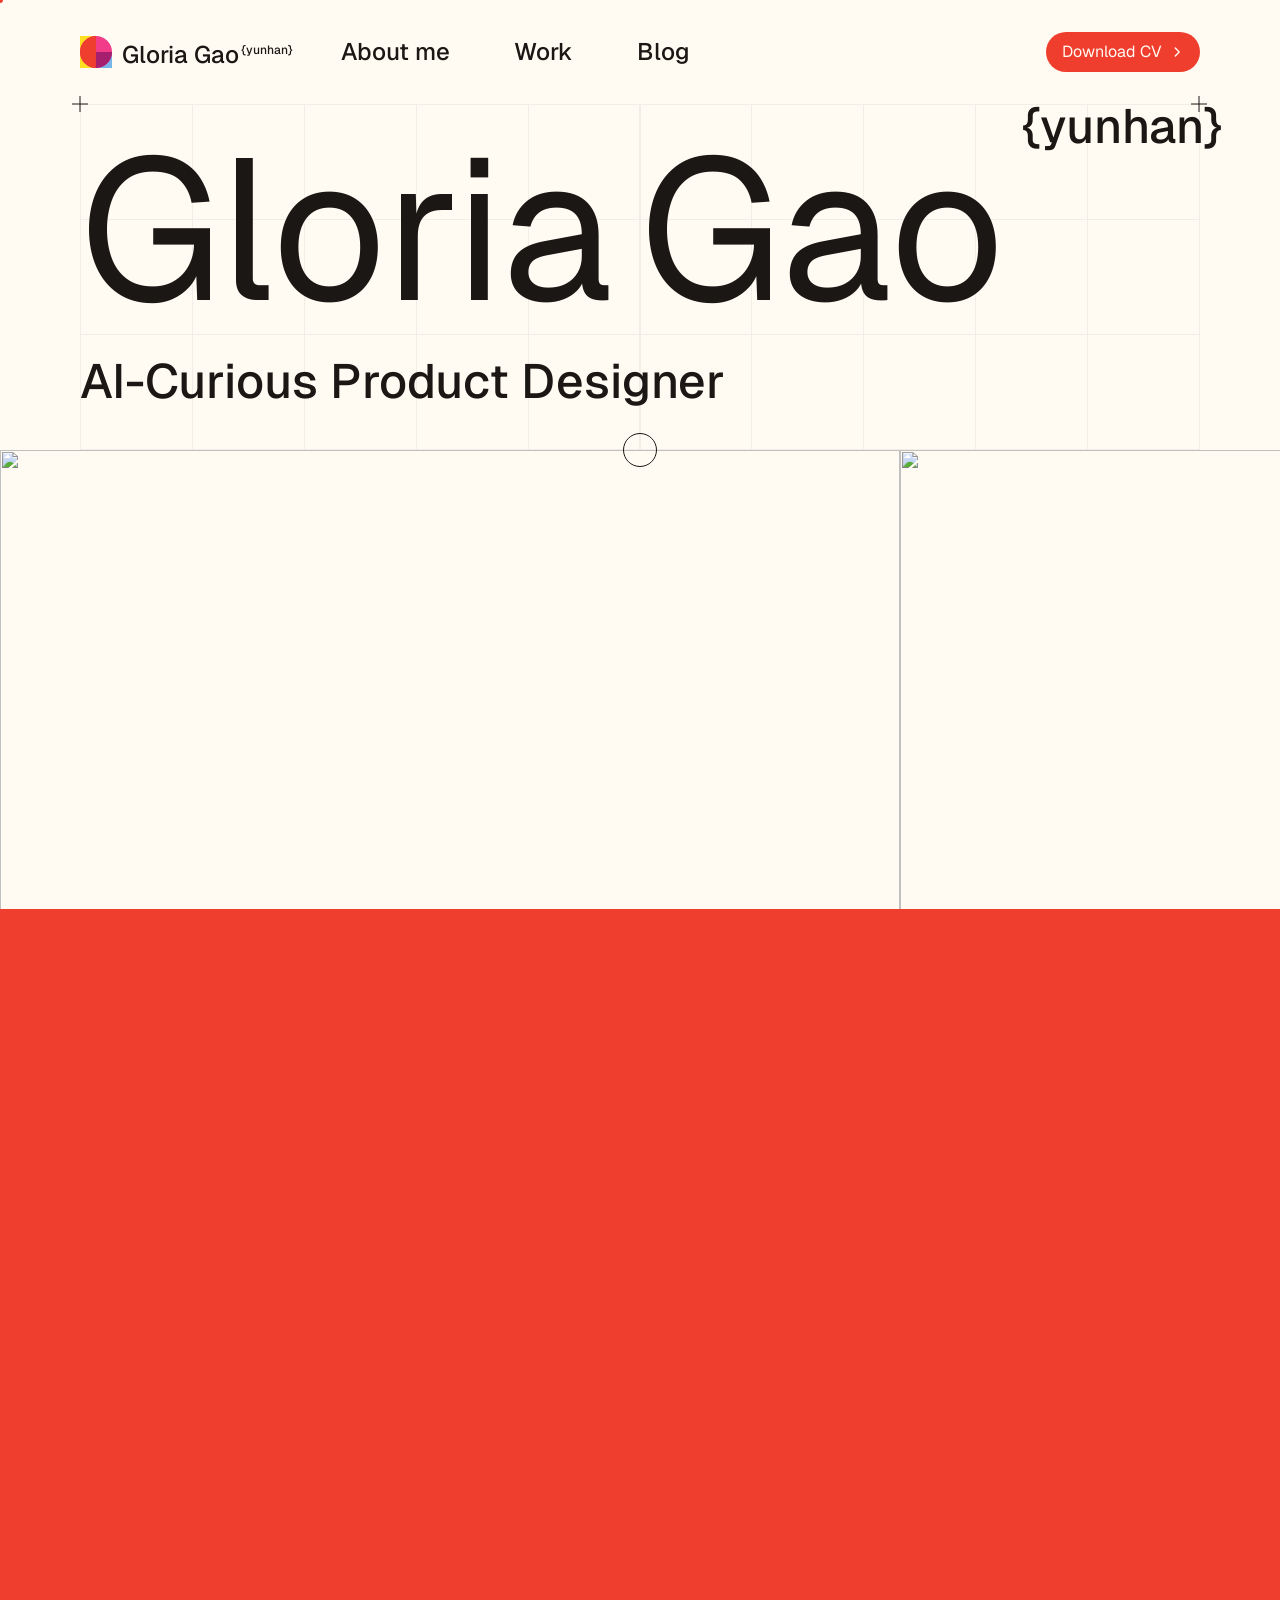
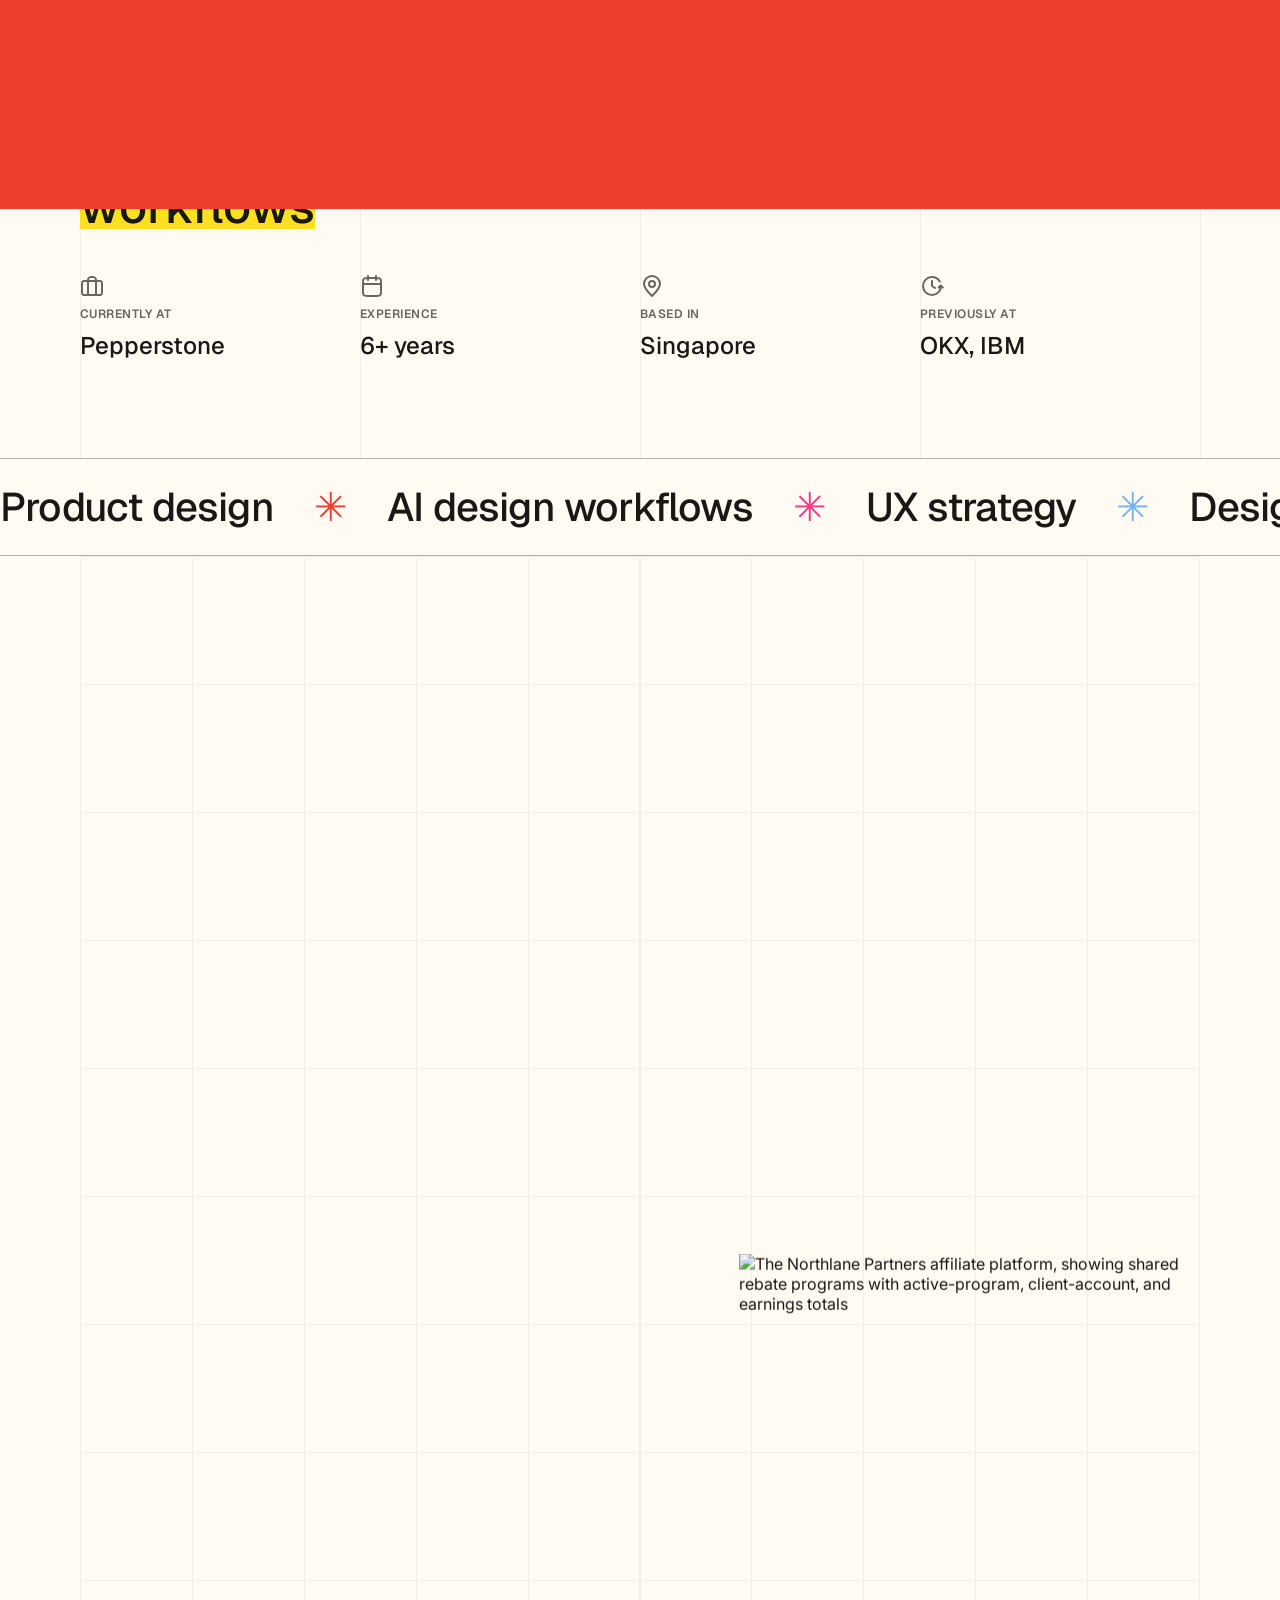
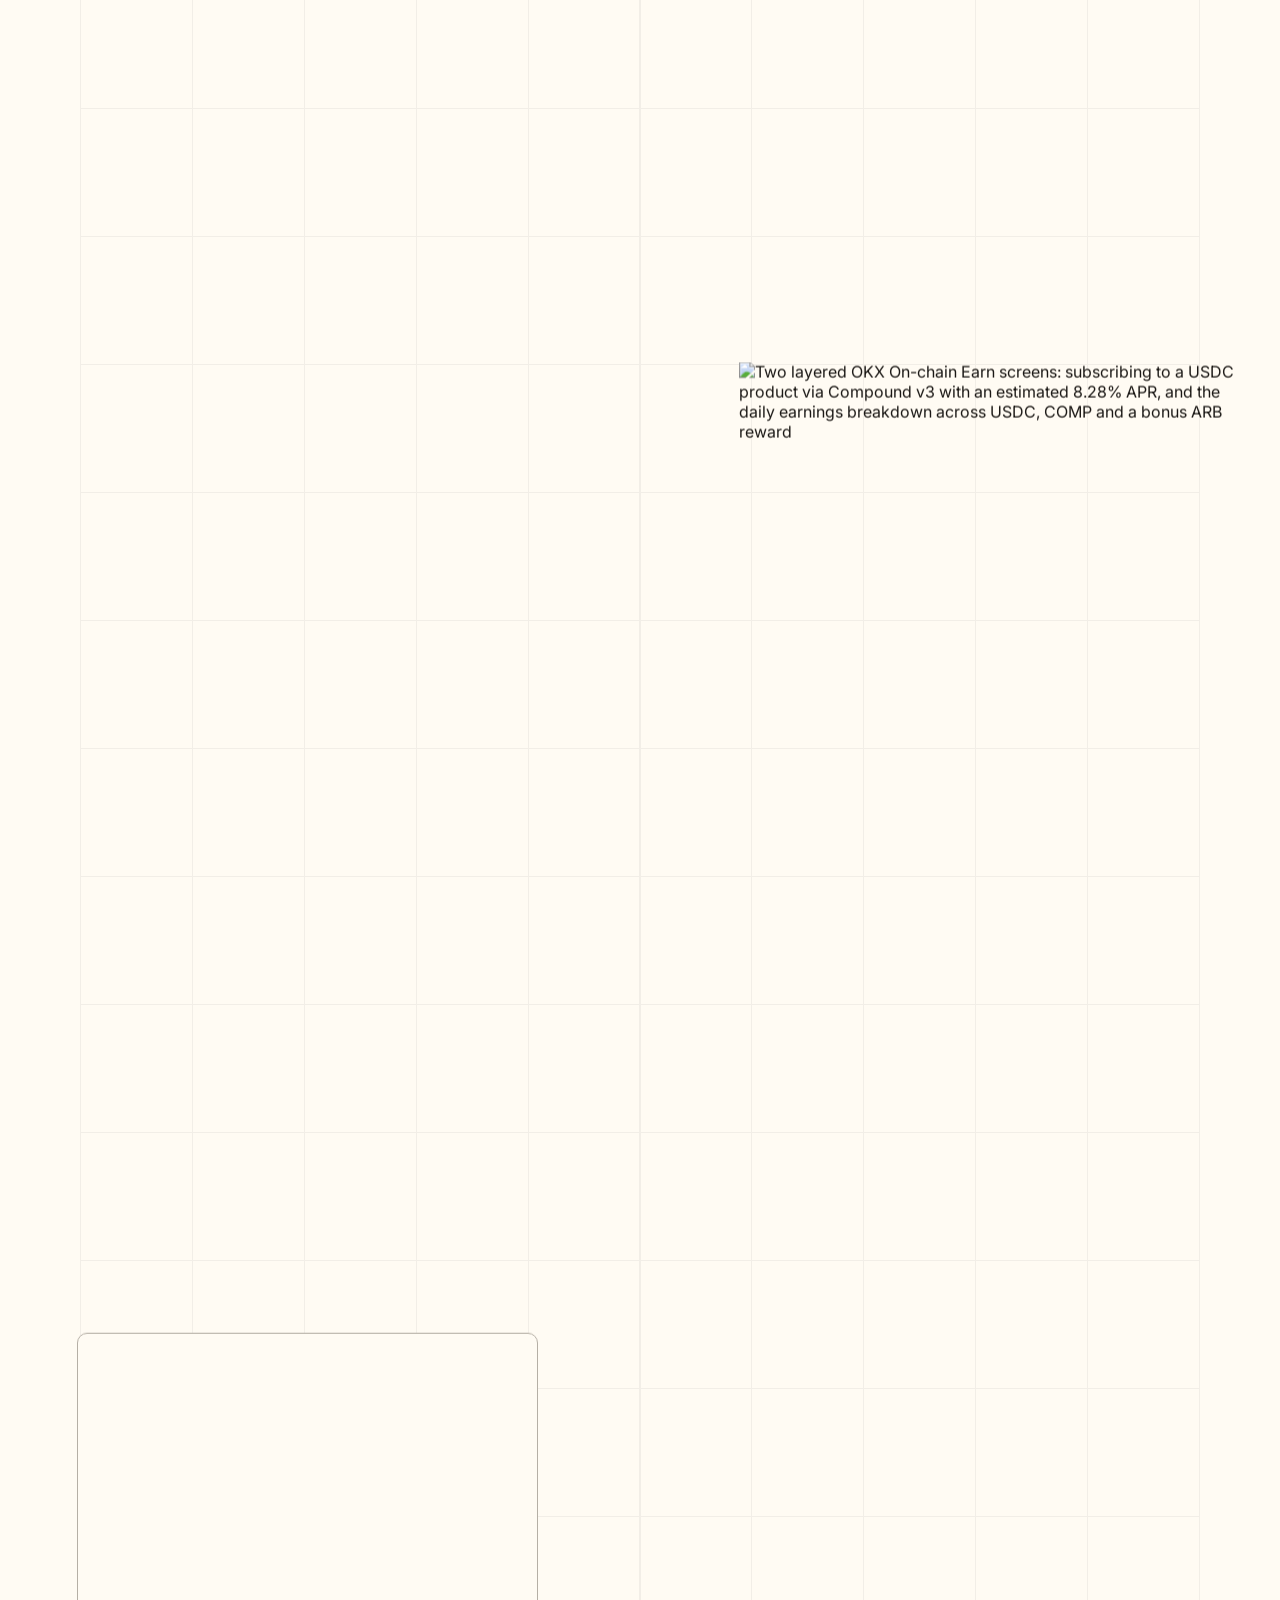
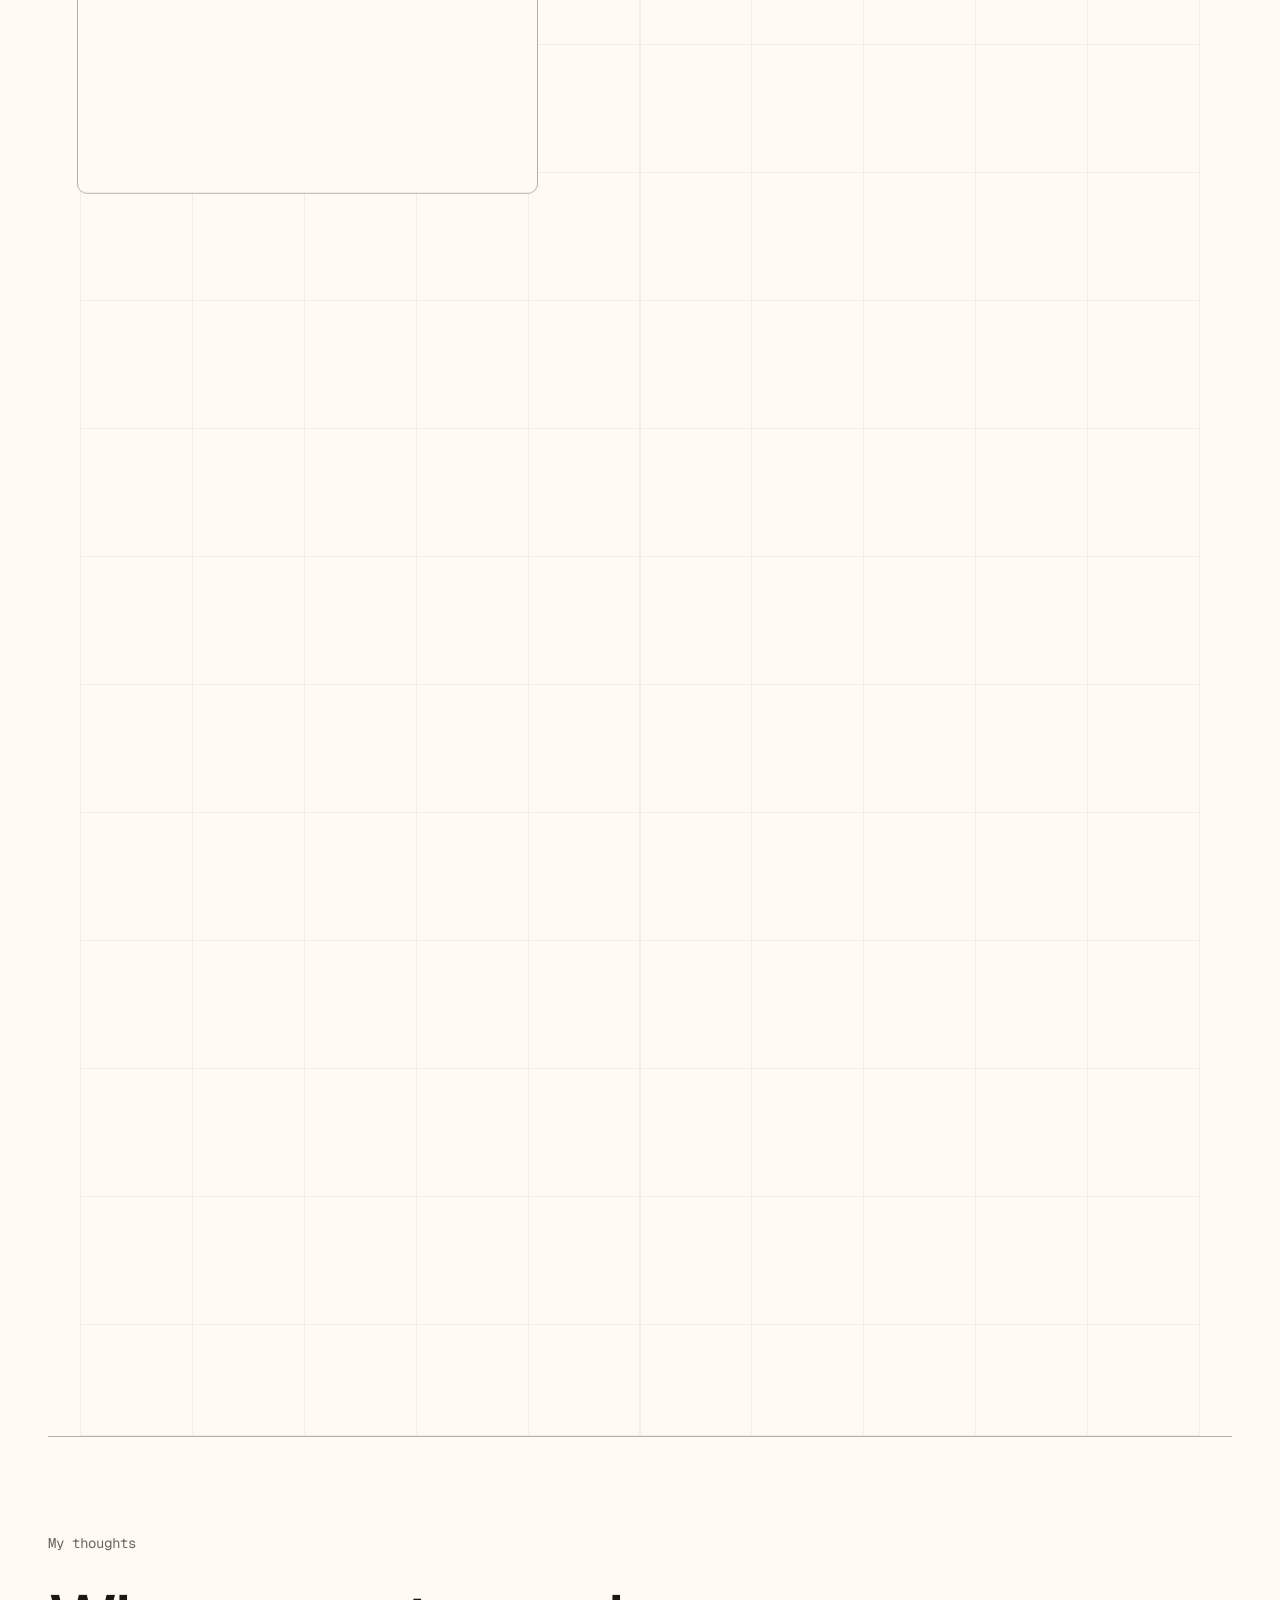
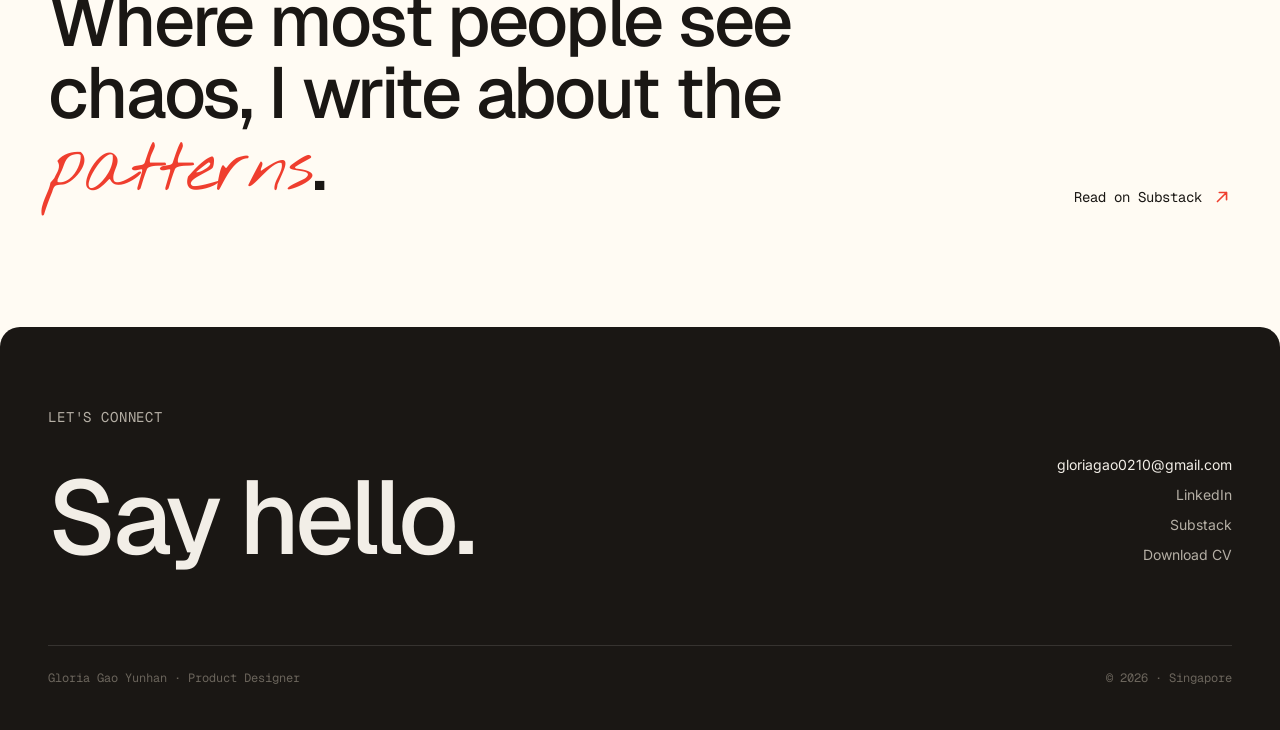
==== commit ef496e84: "Fix cramped mobile loading screen The preloader's "100%" counter was fixed at 120px on every screen " ====
--- a/index.html
+++ b/index.html
@@ -14,7 +14,7 @@
 
 <!-- ?v= is a cache-buster: bump the number whenever styles.css changes so browsers
      fetch the new file instead of reusing the copy they already have. -->
-<link rel="stylesheet" href="css/styles.css?v=70">
+<link rel="stylesheet" href="css/styles.css?v=71">
 </head>
 <body>
 
--- a/css/styles.css
+++ b/css/styles.css
@@ -1122,6 +1122,14 @@
   .hero-title { font-size: 56px; }
   .hero-subtitle { font-size: 19px; line-height: 26px; }
   .hero-flourish { font-size: 16px; top: -12px; }
+  /* At the 120px desktop size, "100%" alone is wider than a phone screen —
+     it can't wrap (no break opportunity inside the digits), so the row
+     doesn't shrink to fit, it overflows past the edge while the label gets
+     squeezed into a narrow, many-line stack beside it. Scaling the count
+     down and tightening the padding gives both room to actually fit. */
+  .preloader { padding: 24px; }
+  .preloader-count { font-size: 56px; }
+  .preloader-bar { margin-top: 20px; }
   .rotating-banner { height: 220px; min-height: 220px; }
   .rotating-banner-panel { width: 220px; height: 220px; min-width: 220px; min-height: 220px; }
   .about-heading { font-size: 26px; line-height: 34px; }
